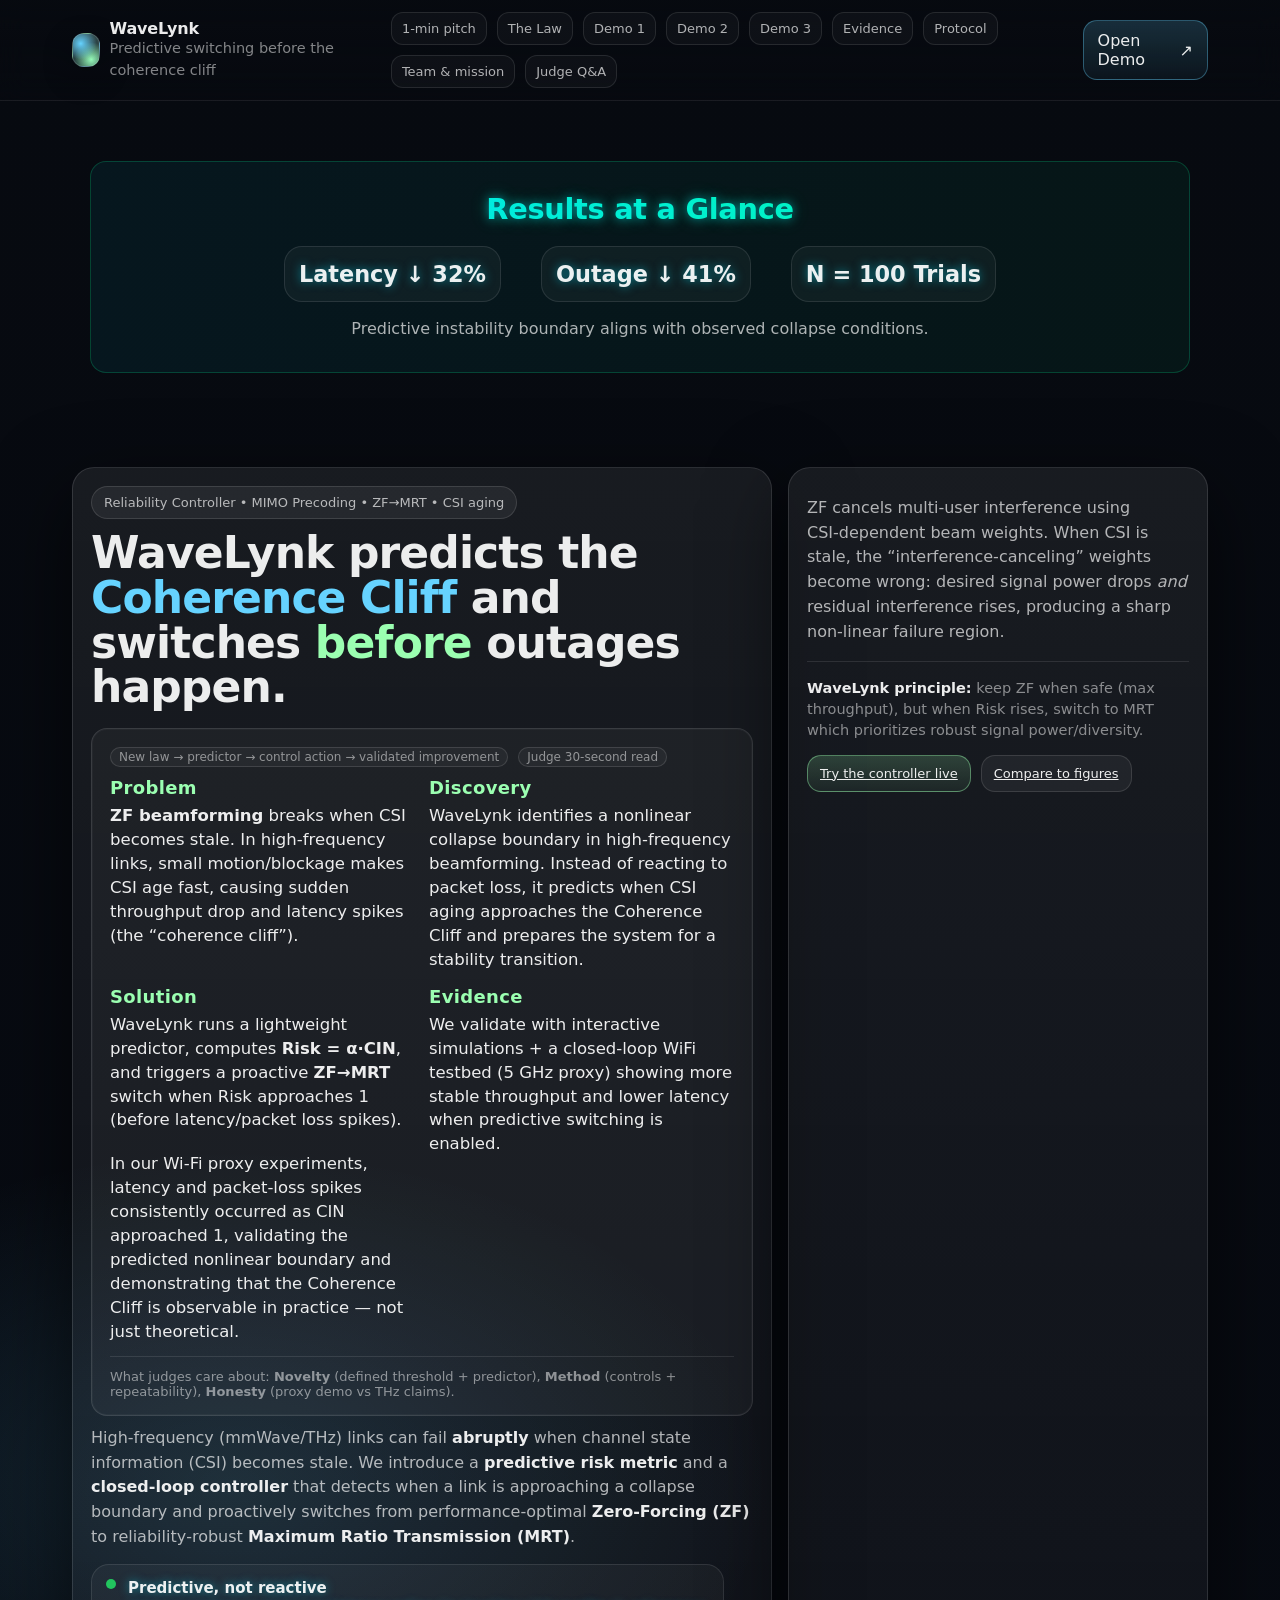
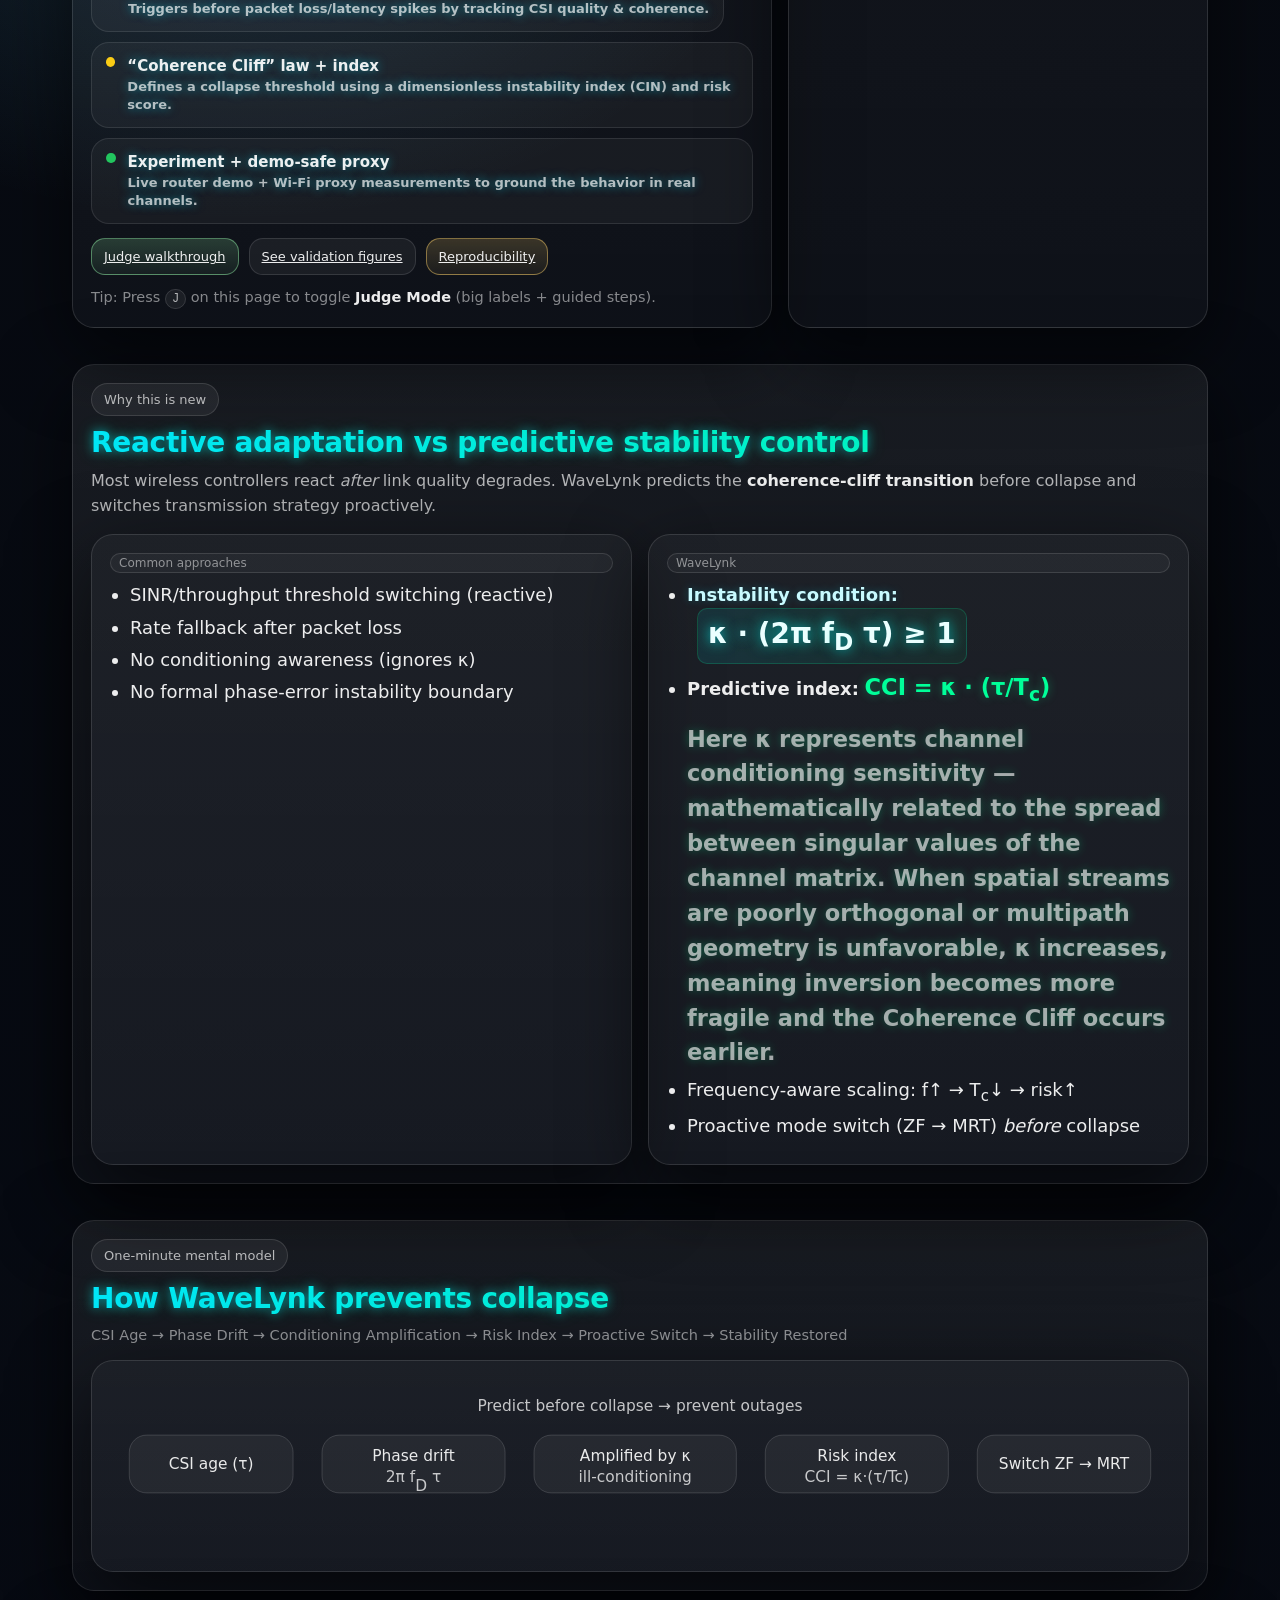
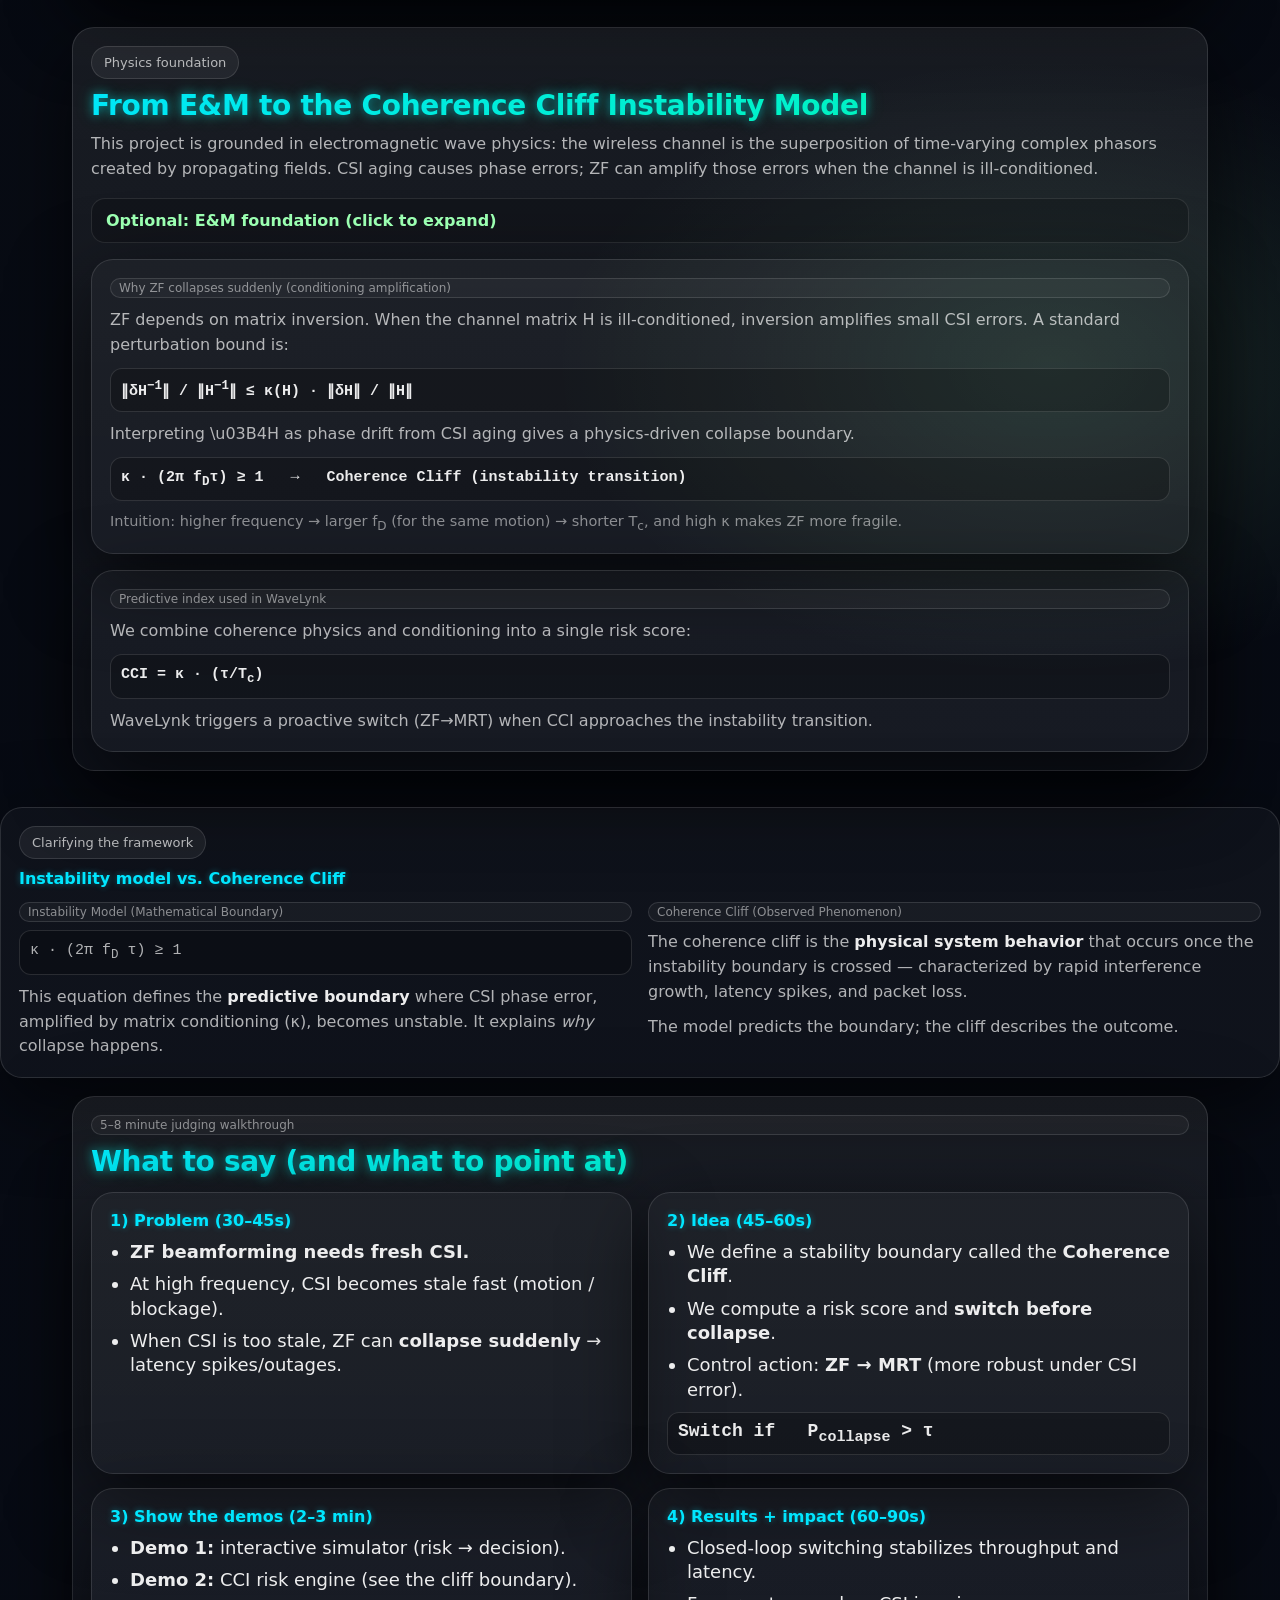
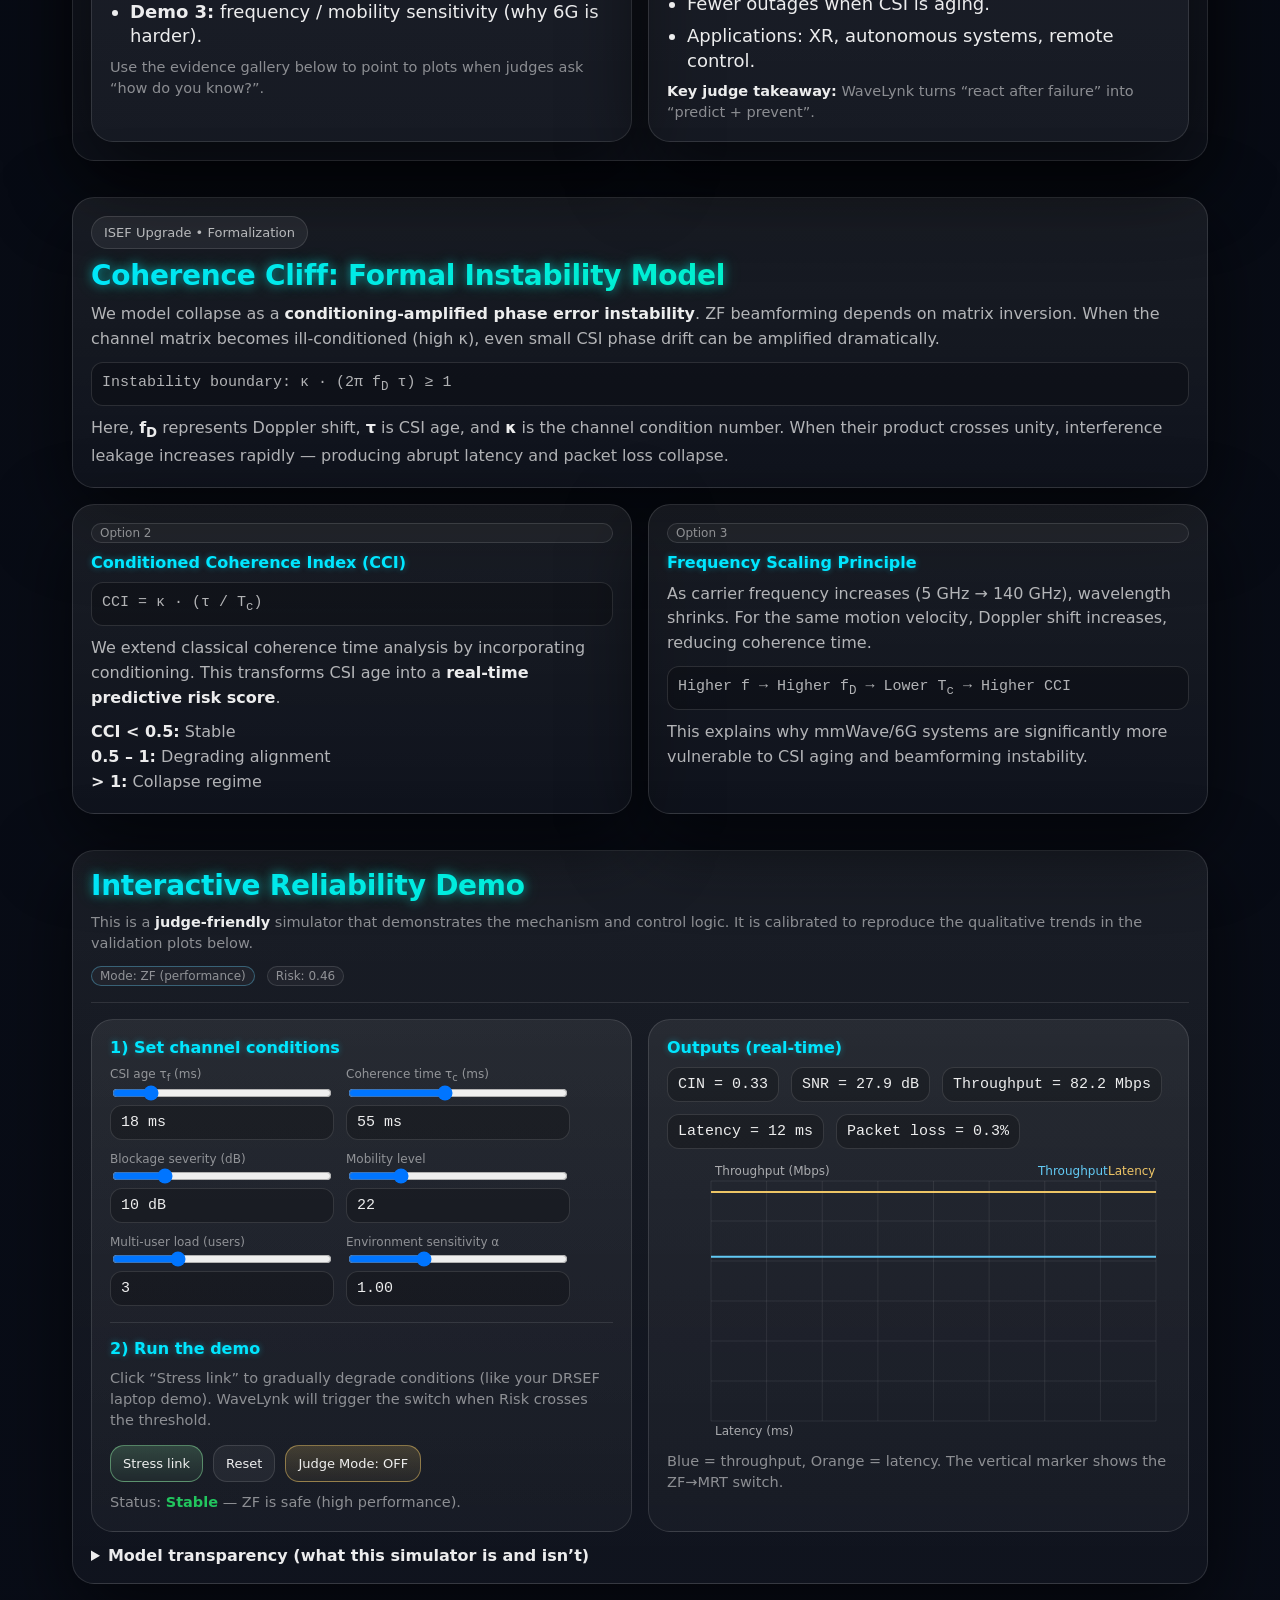
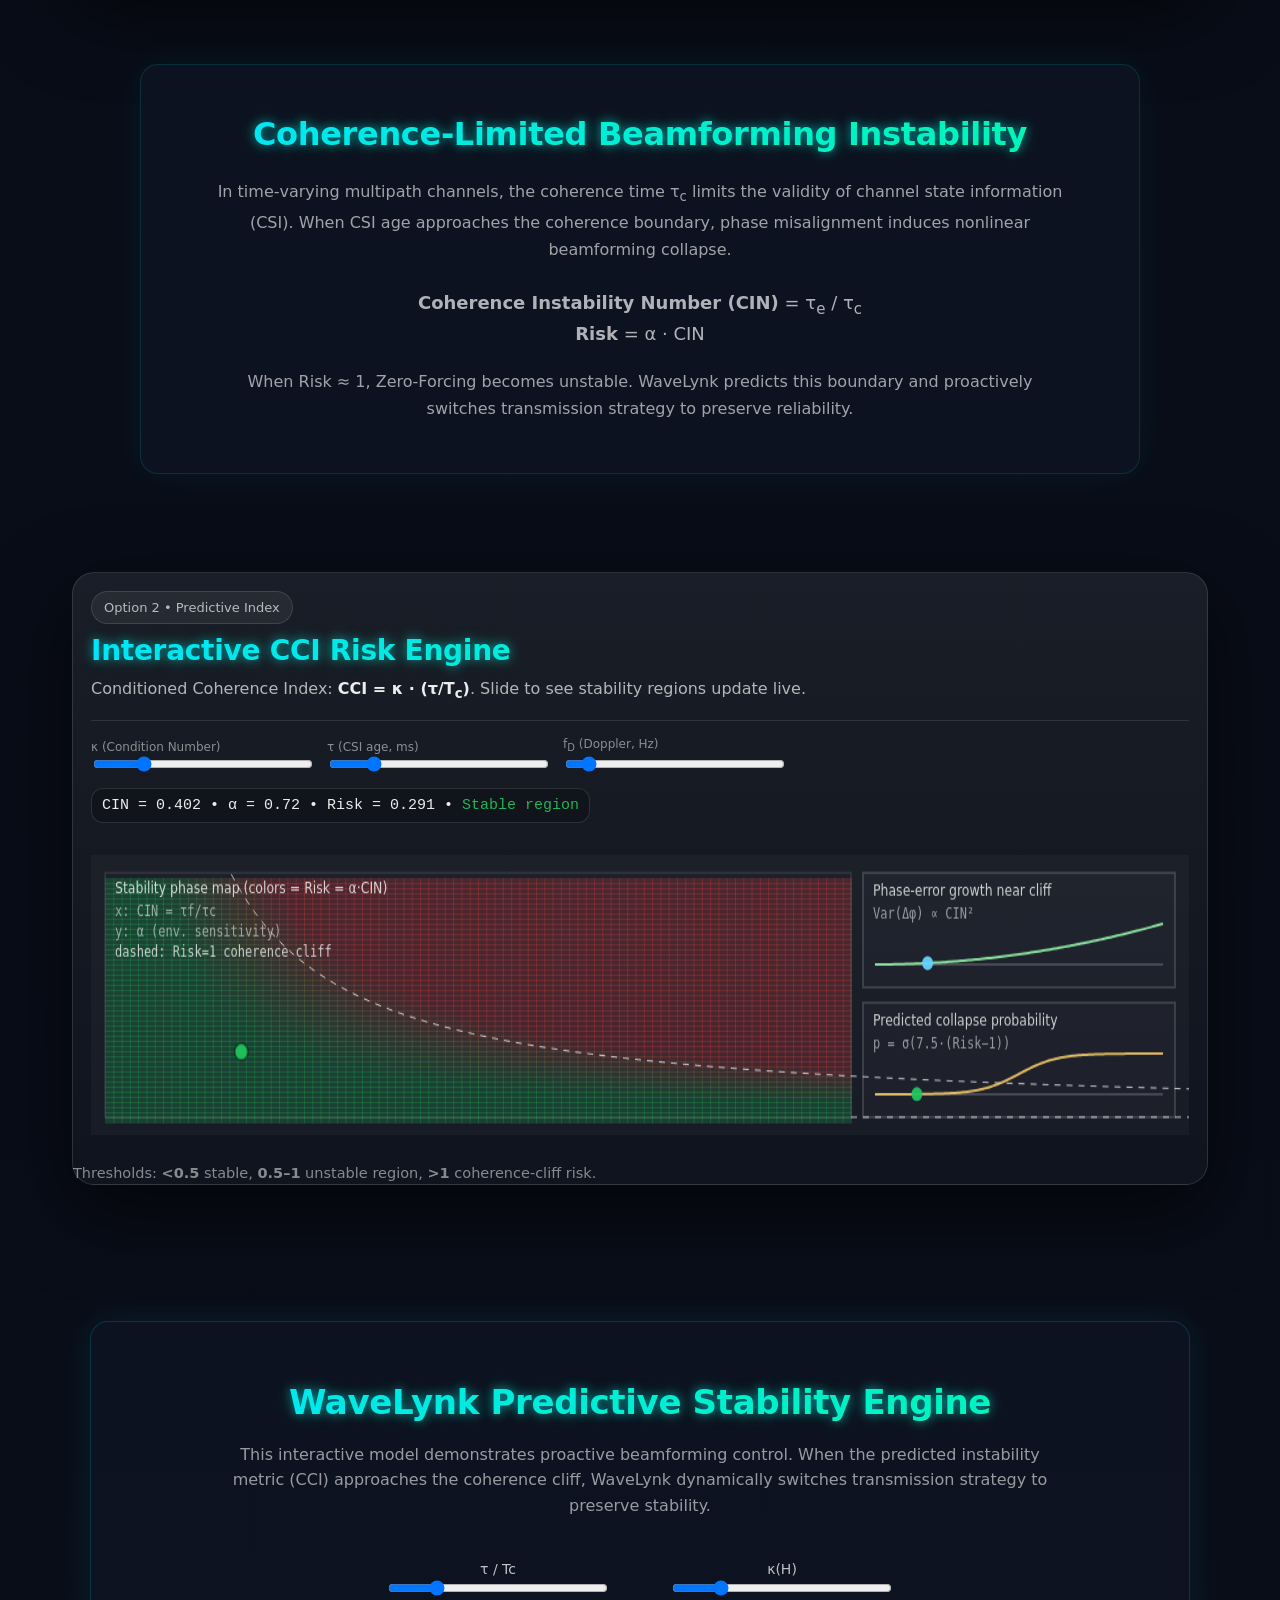
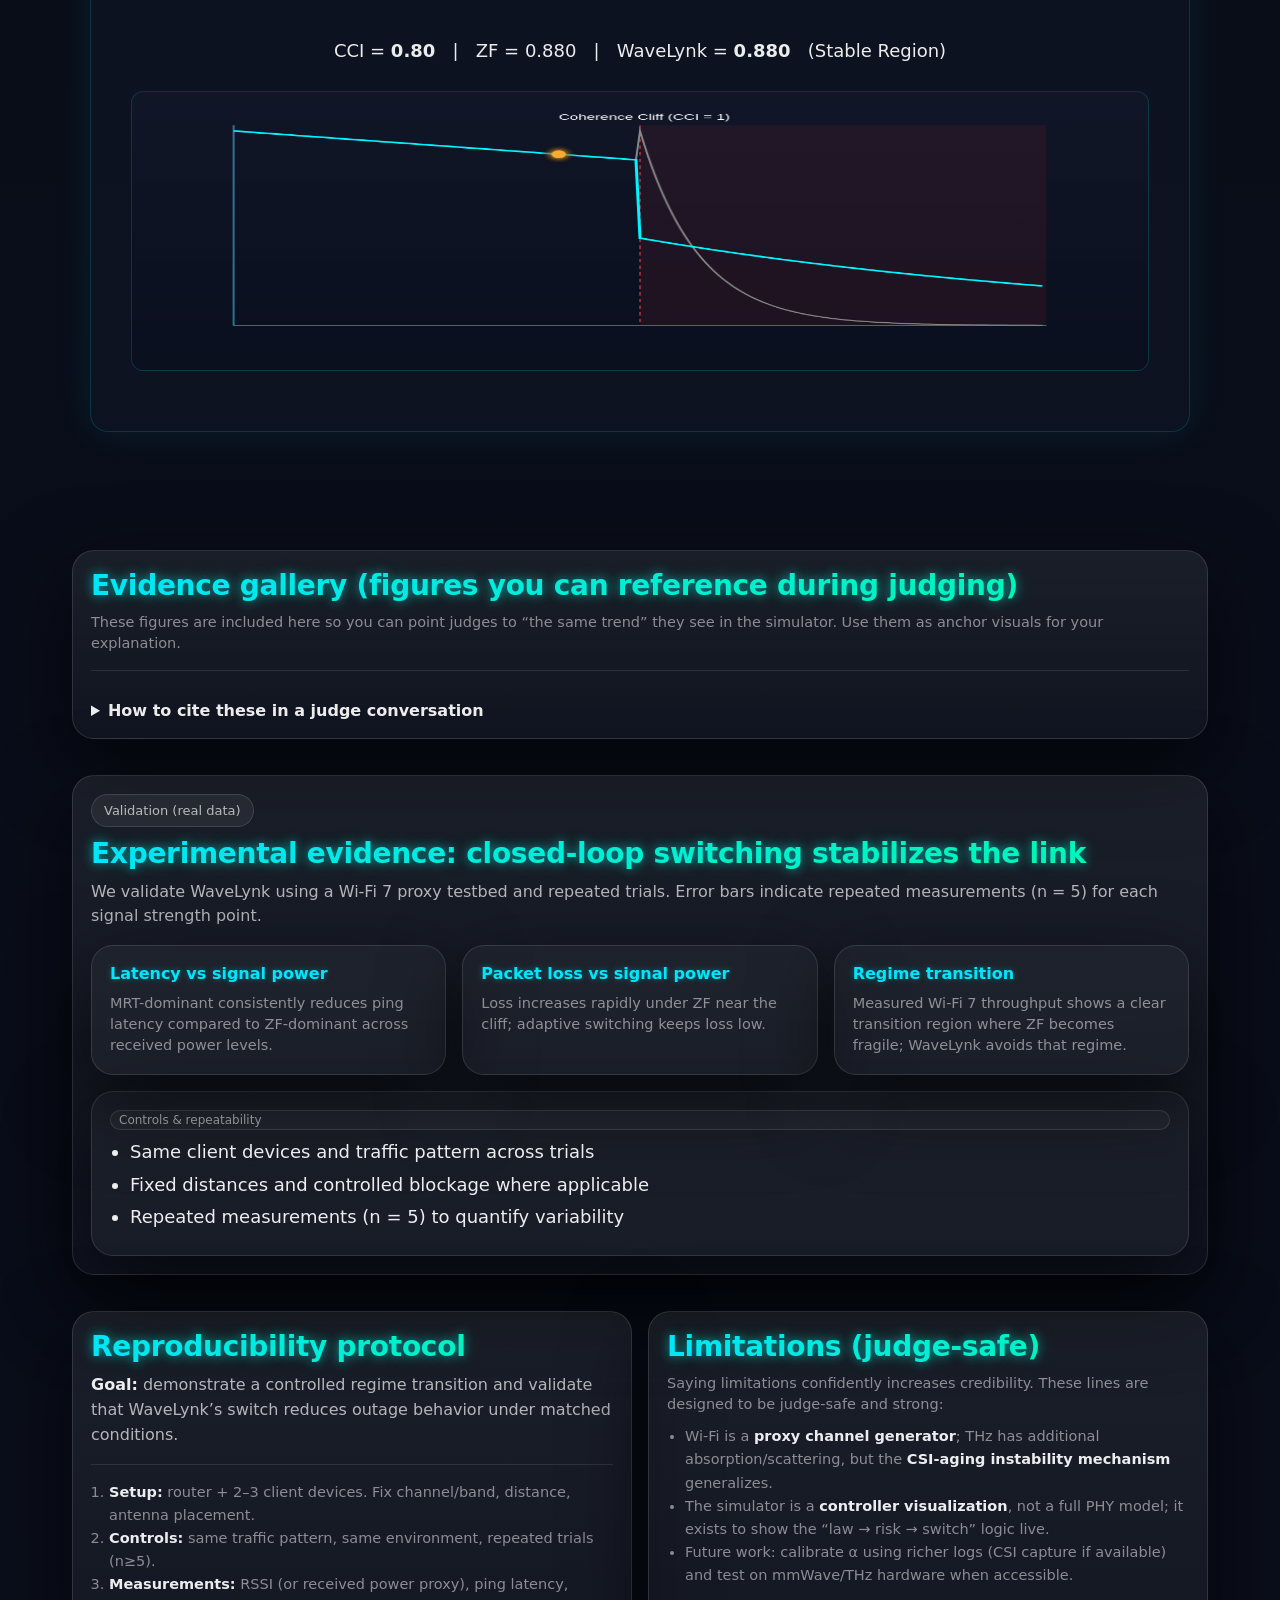
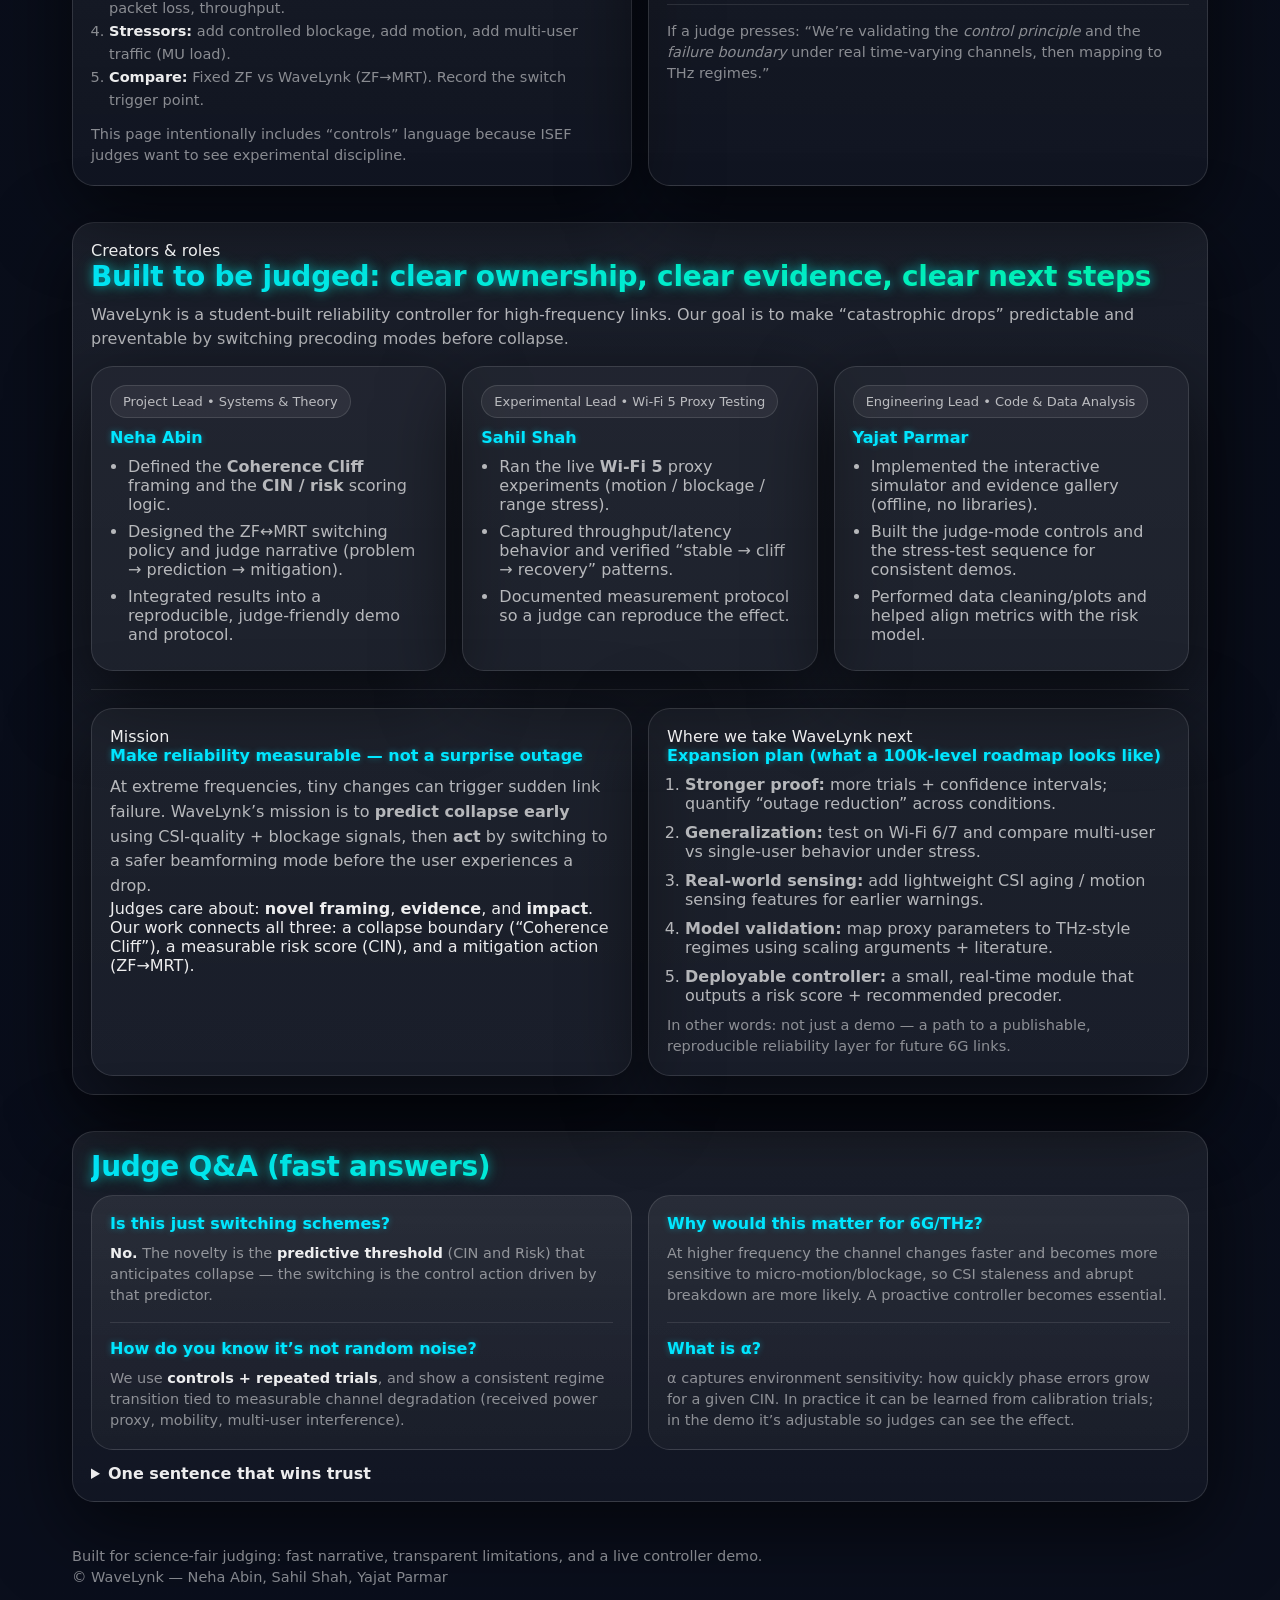
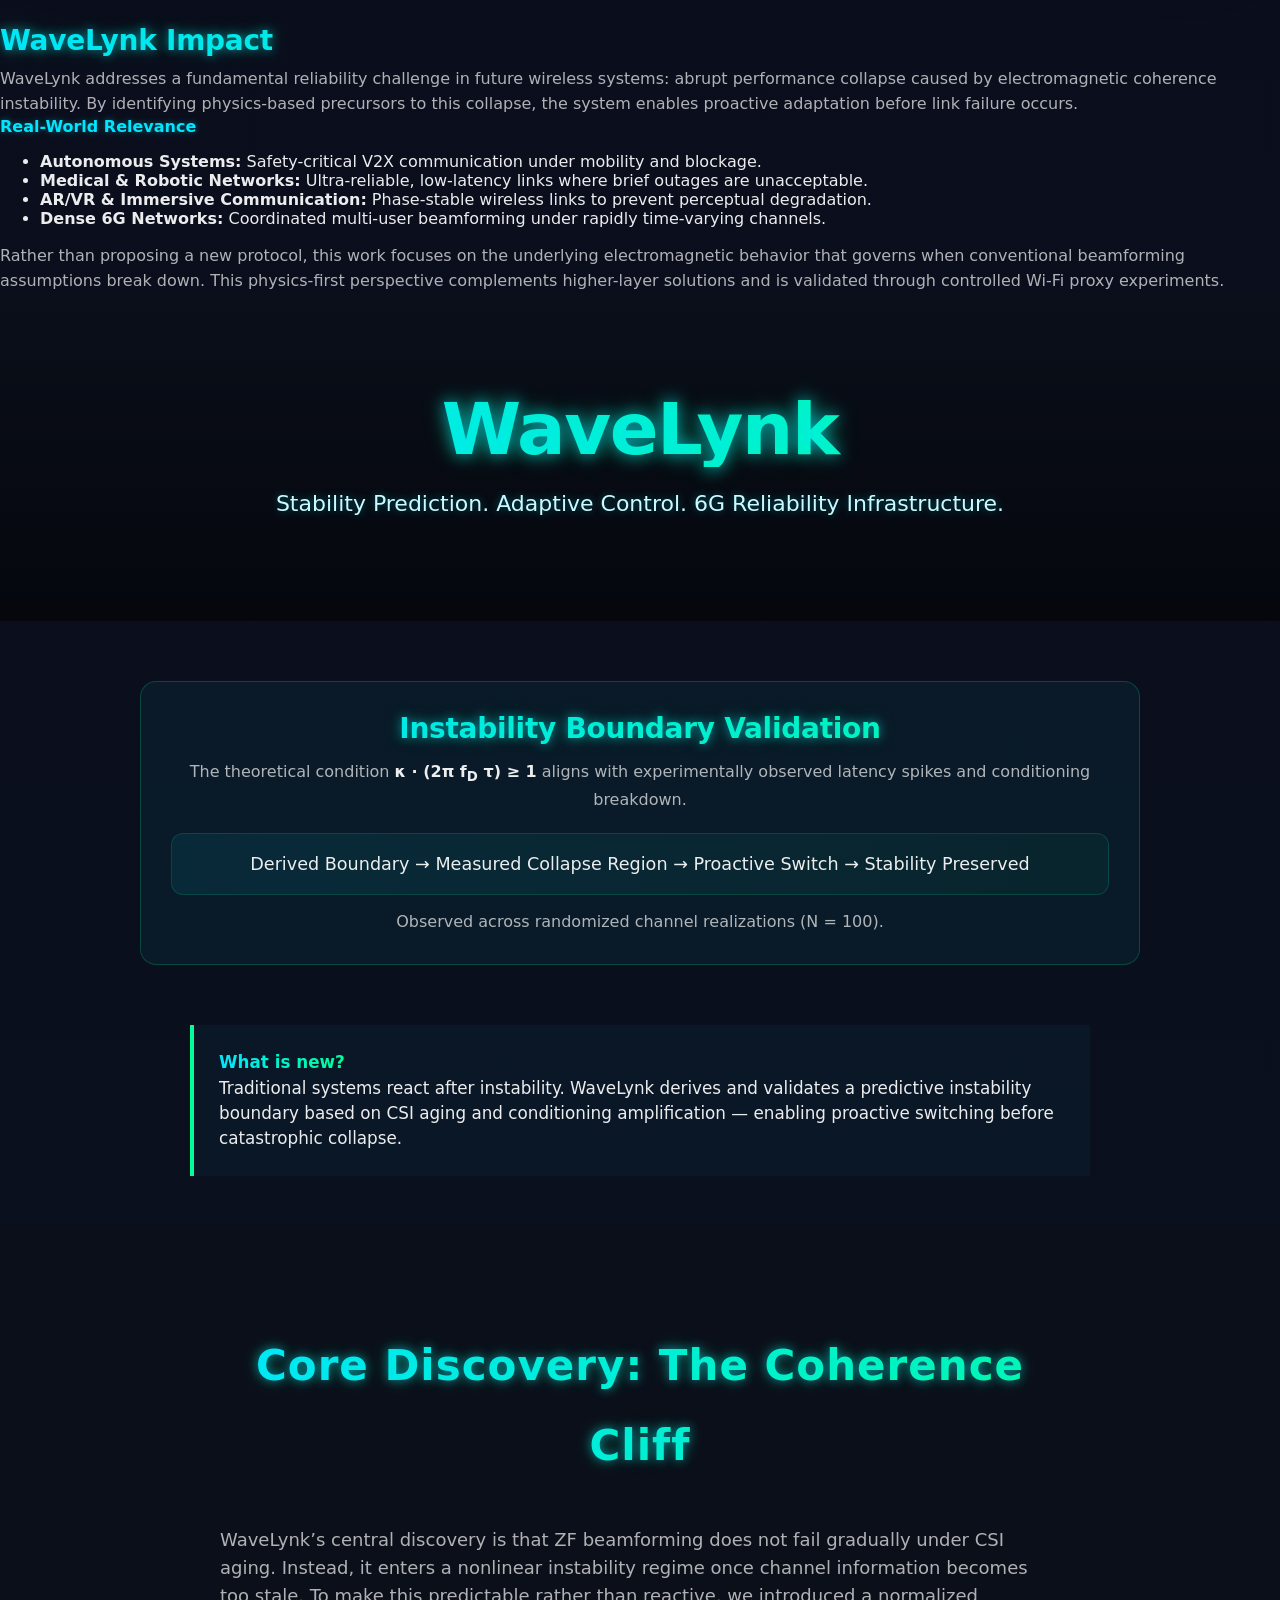
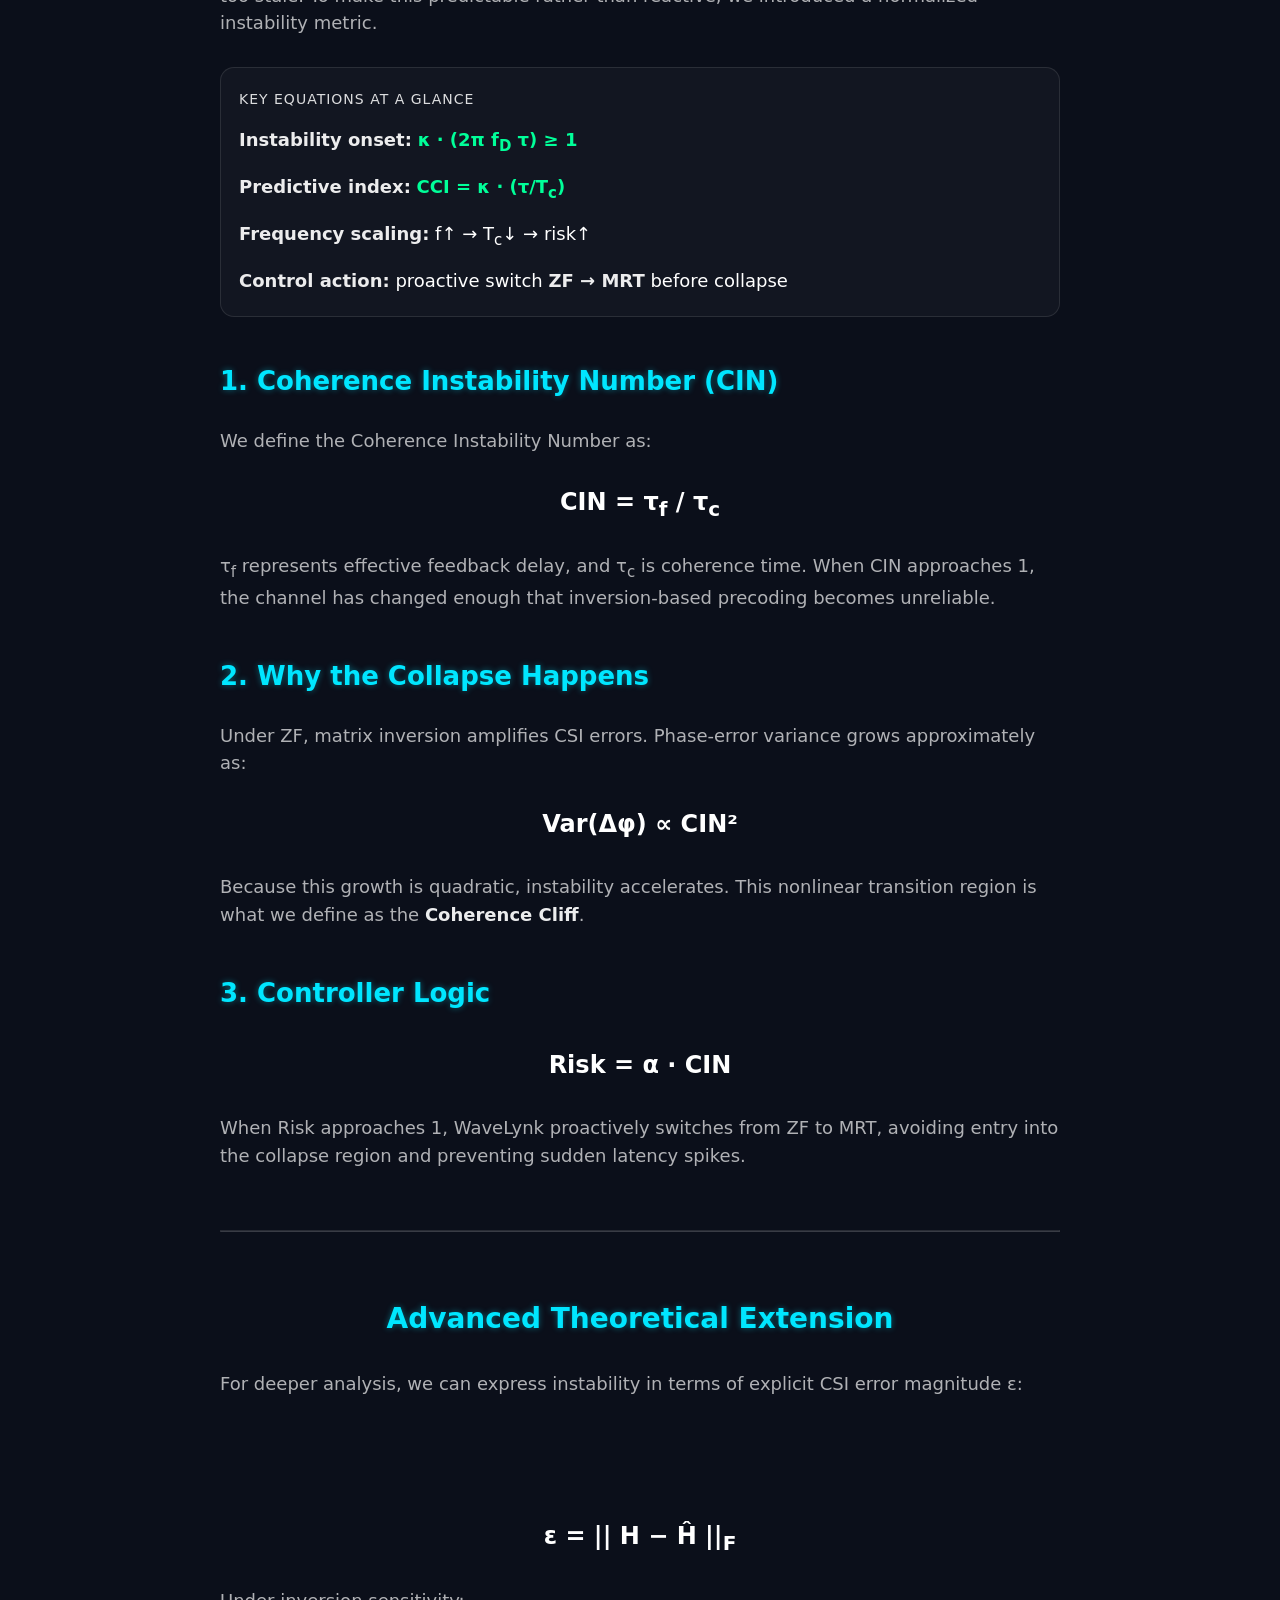
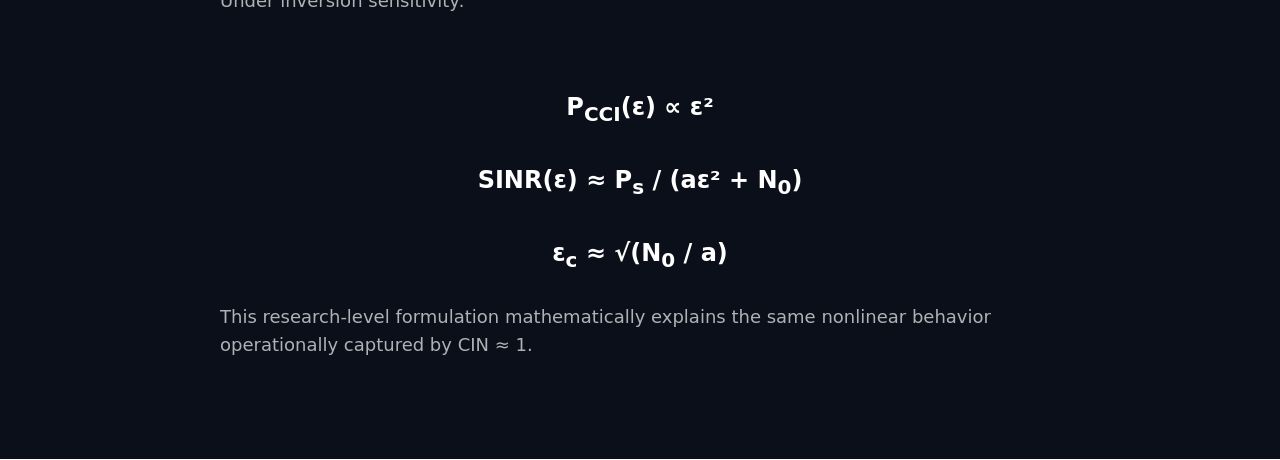
==== index.html @ e36a817c "Initial commit: WaveLynk product site" ====
<!doctype html>
<html lang="en">
<head>
<meta charset="utf-8"/>
<meta name="viewport" content="width=device-width,initial-scale=1"/>
<title>WaveLynk — Predictive Switching Before the Coherence Cliff</title>
<meta name="description" content="WaveLynk: a reliability controller that predicts CSI-collapse (the Coherence Cliff) and proactively switches ZF→MRT to avoid outages. Includes an interactive simulator + evidence gallery + judge-ready walkthrough."/>

<style>


/* --- Judge 30s Summary Box --- */
.summary-box{
  margin-top:18px;
  background: var(--panel2);
  border:1px solid var(--stroke);
  border-radius: 16px;
  box-shadow: inset 0 0 0 1px rgba(255,255,255,.03);
}
.summary-box .pad2{ padding:18px 18px 16px 18px; }
.summary-box .kicker{
  display:flex; gap:10px; flex-wrap:wrap; align-items:center;
  margin-bottom:10px;
}
.summary-box .kicker .tag{ margin:0; }
.summary-grid{
  display:grid; grid-template-columns: repeat(2, minmax(0,1fr));
  gap:14px;
}
@media (max-width: 820px){ .summary-grid{ grid-template-columns:1fr; } }
.summary-item h4{
  margin:0 0 6px 0; font-size: 18px; letter-spacing:.02em;
  color: var(--accent2);
}
.summary-item p{ margin:0; color: var(--muted); font-size: 14px; }
.summary-footer{
  margin-top:12px;
  padding-top:12px;
  border-top:1px solid rgba(255,255,255,.10);
  color: var(--muted2);
  font-size: 13px;
}

:root{
  --bg:#070A10; --bg2:#0B1020;
  --panel: rgba(255,255,255,.06);
  --panel2: rgba(255,255,255,.035);
  --stroke: rgba(255,255,255,.12);
  --text: rgba(255,255,255,.92);
  --muted: rgba(255,255,255,.68);
  --muted2: rgba(255,255,255,.50);
  --accent:#66D3FF; --accent2:#9BFFB1; --accent3:#FFD36B;
  --ok:#22c55e; --warn:#facc15; --bad:#ef4444;
  --shadow: 0 26px 80px rgba(0,0,0,.60);
  --r: 22px;
  --mono: ui-monospace, SFMono-Regular, Menlo, Consolas, monospace;
  --sans: ui-sans-serif, system-ui, -apple-system, Segoe UI, Roboto, Arial, sans-serif;
}
*{box-sizing:border-box}
html{scroll-behavior:smooth}
body{
  margin:0; color:var(--text); font-family: var(--sans);
  background:
    radial-gradient(900px 560px at 18% 10%, rgba(102,211,255,.14), transparent 60%),
    radial-gradient(900px 560px at 82% 24%, rgba(155,255,177,.12), transparent 55%),
    radial-gradient(760px 520px at 50% 110%, rgba(255,211,107,.10), transparent 60%),
    linear-gradient(180deg, var(--bg), var(--bg2));
  overflow-x:hidden;
}
a{color:inherit}
.wrap{max-width:1180px;margin:0 auto;padding:0 22px}
.grid{display:grid;gap:16px}
.card{
  background: linear-gradient(180deg, rgba(255,255,255,.07), rgba(255,255,255,.03));
  border:1px solid var(--stroke);
  border-radius: var(--r);
  box-shadow: var(--shadow);
}
.card .pad{padding:18px}
.pill{
  display:inline-flex; align-items:center; gap:8px;
  padding:8px 12px; border-radius:999px;
  background: rgba(255,255,255,.06); border:1px solid var(--stroke);
  color:var(--muted); font-size:13px;
}
kbd{
  font-family:var(--mono);
  font-size:12px; padding:2px 6px;
  border-radius:10px;
  background:rgba(255,255,255,.06);
  border:1px solid var(--stroke);
  color:var(--muted);
}
hr.sep{border:0;border-top:1px solid rgba(255,255,255,.10);margin:16px 0}
h1,h2,h3{margin:0}
h1{font-size:44px;letter-spacing:-.02em;line-height:1.02}
h2{font-size:28px;letter-spacing:-.01em}
h3{font-size:16px;color:var(--muted);font-weight:650}
p{margin:10px 0 0;color:var(--muted);line-height:1.55}
.small{font-size:14.5px;color:var(--muted2);line-height:1.45}
strong{color:var(--text)}
header{
  position:sticky; top:0; z-index:50;
  backdrop-filter: blur(14px);
  background: linear-gradient(180deg, rgba(7,10,16,.78), rgba(7,10,16,.40));
  border-bottom:1px solid rgba(255,255,255,.08);
}
nav{display:flex; align-items:center; justify-content:space-between; gap:14px; padding:12px 0}
.brand{display:flex; align-items:center; gap:10px; text-decoration:none}
.logo{
  width:34px;height:34px;border-radius:12px;
  background: radial-gradient(circle at 30% 30%, var(--accent), rgba(102,211,255,.10) 55%),
              radial-gradient(circle at 70% 80%, var(--accent2), rgba(155,255,177,.10) 55%),
              linear-gradient(180deg, rgba(255,255,255,.10), rgba(255,255,255,.02));
  border:1px solid rgba(255,255,255,.15);
  box-shadow: 0 10px 30px rgba(0,0,0,.30);
}
.brand b{letter-spacing:-.01em}
.links{display:flex; flex-wrap:wrap; gap:10px; align-items:center}
.links a{
  text-decoration:none;
  padding:8px 10px; border-radius:12px;
  border:1px solid rgba(255,255,255,.10);
  background: rgba(255,255,255,.03);
  color:var(--muted);
  font-size:13px;
}
.links a:hover{border-color:rgba(255,255,255,.20);color:var(--text)}
.cta{
  display:inline-flex; align-items:center; justify-content:center; gap:10px;
  padding:10px 14px; border-radius:14px;
  border:1px solid rgba(102,211,255,.35);
  background: linear-gradient(180deg, rgba(102,211,255,.18), rgba(102,211,255,.06));
  color:var(--text);
  text-decoration:none;
}
.cta:hover{border-color:rgba(155,255,177,.45)}
.hero{padding:34px 0 18px}
.hero-grid{grid-template-columns: 1.25fr .75fr; align-items:stretch}
@media (max-width: 980px){.hero-grid{grid-template-columns:1fr}}
.badges{display:flex;flex-wrap:wrap;gap:10px;margin-top:14px}
.metric{
  display:flex; align-items:flex-start; gap:12px;
  padding:14px; border-radius:18px;
  background: rgba(255,255,255,.04);
  border:1px solid rgba(255,255,255,.10);
}
.dot{width:10px;height:10px;border-radius:50%}
.dot.ok{background:var(--ok)} .dot.warn{background:var(--warn)} .dot.bad{background:var(--bad)}
.metric b{display:block;font-size:15px}
.metric span{display:block;margin-top:3px;color:var(--muted);font-size:13px;line-height:1.35}
.section{padding:18px 0}
.two{grid-template-columns: 1fr 1fr}
@media (max-width: 980px){.two{grid-template-columns:1fr}}
.three{grid-template-columns: 1fr 1fr 1fr}
@media (max-width: 980px){.three{grid-template-columns:1fr}}
figure{margin:0}
.gallery{grid-template-columns:repeat(2, 1fr)}
@media (max-width: 980px){.gallery{grid-template-columns:1fr}}
.img{
  width:100%; border-radius:18px; border:1px solid rgba(255,255,255,.10);
  background:#0a0f1d; overflow:hidden;
}
.img img{display:block;width:100%;height:auto}
.btnrow{display:flex;flex-wrap:wrap;gap:10px;margin-top:14px}
button,.btn{
  font-family:var(--sans);
  cursor:pointer;
  border-radius:14px;
  border:1px solid rgba(255,255,255,.12);
  background: rgba(255,255,255,.05);
  color:var(--text);
  padding:10px 12px;
  font-size:13px;
}
button:hover,.btn:hover{border-color:rgba(255,255,255,.22)}
.btn.primary{
  border-color: rgba(155,255,177,.42);
  background: linear-gradient(180deg, rgba(155,255,177,.18), rgba(155,255,177,.06));
}
.btn.warn{
  border-color: rgba(255,211,107,.45);
  background: linear-gradient(180deg, rgba(255,211,107,.18), rgba(255,211,107,.06));
}
.row{display:flex; gap:12px; flex-wrap:wrap; align-items:center}
.label{font-size:12px;color:var(--muted2)}
input[type="range"]{width: 220px}
.readout{
  font-family: var(--mono);
  font-size:15px;
  padding:8px 10px;
  border-radius:12px;
  border:1px solid rgba(255,255,255,.12);
  background: rgba(0,0,0,.22);
}
canvas{width:100%; height:280px; display:block}
.footer{padding:26px 0 36px;color:var(--muted2)}
.tag{font-size:12px;color:var(--muted2);padding:2px 8px;border:1px solid rgba(255,255,255,.12);border-radius:999px;background:rgba(255,255,255,.04)}
details summary{cursor:pointer; color:var(--text); font-weight:650}
details p{margin-top:8px}

.list{margin:10px 0 0 0; padding-left:18px}
.list li{margin:8px 0; color:var(--muted)}
.steps{margin:10px 0 0 0; padding-left:18px}
.steps li{margin:10px 0; color:var(--muted)}



.summary-item p{margin:0;font-size:16.5px;line-height:1.45;color:var(--text);}
.eqbig{font-size:18px;}
.eqline{font-size:16.5px;}
.bullets{margin:10px 0 0 0; padding-left:20px; font-size:18px; line-height:1.35;}
.bullets li{margin:8px 0;}
details.details{border:1px solid rgba(255,255,255,.10); border-radius:14px; background: rgba(0,0,0,.18);}
.details-summary{cursor:pointer; padding:12px 14px; list-style:none; font-weight:700; color:var(--accent2);}
details.details[open] .details-summary{border-bottom:1px solid rgba(255,255,255,.10);}

</style>

<style>


/* --- Judge 30s Summary Box --- */
.summary-box{
  margin-top:18px;
  background: var(--panel2);
  border:1px solid var(--stroke);
  border-radius: 16px;
  box-shadow: inset 0 0 0 1px rgba(255,255,255,.03);
}
.summary-box .pad2{ padding:18px 18px 16px 18px; }
.summary-box .kicker{
  display:flex; gap:10px; flex-wrap:wrap; align-items:center;
  margin-bottom:10px;
}
.summary-box .kicker .tag{ margin:0; }
.summary-grid{
  display:grid; grid-template-columns: repeat(2, minmax(0,1fr));
  gap:14px;
}
@media (max-width: 820px){ .summary-grid{ grid-template-columns:1fr; } }
.summary-item h4{
  margin:0 0 6px 0; font-size: 18px; letter-spacing:.02em;
  color: var(--accent2);
}
.summary-item p{ margin:0; color: var(--muted); font-size: 14px; }
.summary-footer{
  margin-top:12px;
  padding-top:12px;
  border-top:1px solid rgba(255,255,255,.10);
  color: var(--muted2);
  font-size: 13px;
}

:root{
  --bg:#070A10; --bg2:#0B1020;
  --panel: rgba(255,255,255,.06);
  --panel2: rgba(255,255,255,.035);
  --stroke: rgba(255,255,255,.12);
  --text: rgba(255,255,255,.92);
  --muted: rgba(255,255,255,.68);
  --muted2: rgba(255,255,255,.50);
  --accent:#66D3FF; --accent2:#9BFFB1; --accent3:#FFD36B;
  --ok:#22c55e; --warn:#facc15; --bad:#ef4444;
  --shadow: 0 26px 80px rgba(0,0,0,.60);
  --r: 22px;
  --mono: ui-monospace, SFMono-Regular, Menlo, Consolas, monospace;
  --sans: ui-sans-serif, system-ui, -apple-system, Segoe UI, Roboto, Arial, sans-serif;
}
*{box-sizing:border-box}
html{scroll-behavior:smooth}
body{
  margin:0; color:var(--text); font-family: var(--sans);
  background:
    radial-gradient(900px 560px at 18% 10%, rgba(102,211,255,.14), transparent 60%),
    radial-gradient(900px 560px at 82% 24%, rgba(155,255,177,.12), transparent 55%),
    radial-gradient(760px 520px at 50% 110%, rgba(255,211,107,.10), transparent 60%),
    linear-gradient(180deg, var(--bg), var(--bg2));
  overflow-x:hidden;
}
a{color:inherit}
.wrap{max-width:1180px;margin:0 auto;padding:0 22px}
.grid{display:grid;gap:16px}
.card{
  background: linear-gradient(180deg, rgba(255,255,255,.07), rgba(255,255,255,.03));
  border:1px solid var(--stroke);
  border-radius: var(--r);
  box-shadow: var(--shadow);
}
.card .pad{padding:18px}
.pill{
  display:inline-flex; align-items:center; gap:8px;
  padding:8px 12px; border-radius:999px;
  background: rgba(255,255,255,.06); border:1px solid var(--stroke);
  color:var(--muted); font-size:13px;
}
kbd{
  font-family:var(--mono);
  font-size:12px; padding:2px 6px;
  border-radius:10px;
  background:rgba(255,255,255,.06);
  border:1px solid var(--stroke);
  color:var(--muted);
}
hr.sep{border:0;border-top:1px solid rgba(255,255,255,.10);margin:16px 0}
h1,h2,h3{margin:0}
h1{font-size:44px;letter-spacing:-.02em;line-height:1.02}
h2{font-size:28px;letter-spacing:-.01em}
h3{font-size:16px;color:var(--muted);font-weight:650}
p{margin:10px 0 0;color:var(--muted);line-height:1.55}
.small{font-size:14.5px;color:var(--muted2);line-height:1.45}
strong{color:var(--text)}
header{
  position:sticky; top:0; z-index:50;
  backdrop-filter: blur(14px);
  background: linear-gradient(180deg, rgba(7,10,16,.78), rgba(7,10,16,.40));
  border-bottom:1px solid rgba(255,255,255,.08);
}
nav{display:flex; align-items:center; justify-content:space-between; gap:14px; padding:12px 0}
.brand{display:flex; align-items:center; gap:10px; text-decoration:none}
.logo{
  width:34px;height:34px;border-radius:12px;
  background: radial-gradient(circle at 30% 30%, var(--accent), rgba(102,211,255,.10) 55%),
              radial-gradient(circle at 70% 80%, var(--accent2), rgba(155,255,177,.10) 55%),
              linear-gradient(180deg, rgba(255,255,255,.10), rgba(255,255,255,.02));
  border:1px solid rgba(255,255,255,.15);
  box-shadow: 0 10px 30px rgba(0,0,0,.30);
}
.brand b{letter-spacing:-.01em}
.links{display:flex; flex-wrap:wrap; gap:10px; align-items:center}
.links a{
  text-decoration:none;
  padding:8px 10px; border-radius:12px;
  border:1px solid rgba(255,255,255,.10);
  background: rgba(255,255,255,.03);
  color:var(--muted);
  font-size:13px;
}
.links a:hover{border-color:rgba(255,255,255,.20);color:var(--text)}
.cta{
  display:inline-flex; align-items:center; justify-content:center; gap:10px;
  padding:10px 14px; border-radius:14px;
  border:1px solid rgba(102,211,255,.35);
  background: linear-gradient(180deg, rgba(102,211,255,.18), rgba(102,211,255,.06));
  color:var(--text);
  text-decoration:none;
}
.cta:hover{border-color:rgba(155,255,177,.45)}
.hero{padding:34px 0 18px}
.hero-grid{grid-template-columns: 1.25fr .75fr; align-items:stretch}
@media (max-width: 980px){.hero-grid{grid-template-columns:1fr}}
.badges{display:flex;flex-wrap:wrap;gap:10px;margin-top:14px}
.metric{
  display:flex; align-items:flex-start; gap:12px;
  padding:14px; border-radius:18px;
  background: rgba(255,255,255,.04);
  border:1px solid rgba(255,255,255,.10);
}
.dot{width:10px;height:10px;border-radius:50%}
.dot.ok{background:var(--ok)} .dot.warn{background:var(--warn)} .dot.bad{background:var(--bad)}
.metric b{display:block;font-size:15px}
.metric span{display:block;margin-top:3px;color:var(--muted);font-size:13px;line-height:1.35}
.section{padding:18px 0}
.two{grid-template-columns: 1fr 1fr}
@media (max-width: 980px){.two{grid-template-columns:1fr}}
.three{grid-template-columns: 1fr 1fr 1fr}
@media (max-width: 980px){.three{grid-template-columns:1fr}}
figure{margin:0}
.gallery{grid-template-columns:repeat(2, 1fr)}
@media (max-width: 980px){.gallery{grid-template-columns:1fr}}
.img{
  width:100%; border-radius:18px; border:1px solid rgba(255,255,255,.10);
  background:#0a0f1d; overflow:hidden;
}
.img img{display:block;width:100%;height:auto}
.btnrow{display:flex;flex-wrap:wrap;gap:10px;margin-top:14px}
button,.btn{
  font-family:var(--sans);
  cursor:pointer;
  border-radius:14px;
  border:1px solid rgba(255,255,255,.12);
  background: rgba(255,255,255,.05);
  color:var(--text);
  padding:10px 12px;
  font-size:13px;
}
button:hover,.btn:hover{border-color:rgba(255,255,255,.22)}
.btn.primary{
  border-color: rgba(155,255,177,.42);
  background: linear-gradient(180deg, rgba(155,255,177,.18), rgba(155,255,177,.06));
}
.btn.warn{
  border-color: rgba(255,211,107,.45);
  background: linear-gradient(180deg, rgba(255,211,107,.18), rgba(255,211,107,.06));
}
.row{display:flex; gap:12px; flex-wrap:wrap; align-items:center}
.label{font-size:12px;color:var(--muted2)}
input[type="range"]{width: 220px}
.readout{
  font-family: var(--mono);
  font-size:15px;
  padding:8px 10px;
  border-radius:12px;
  border:1px solid rgba(255,255,255,.12);
  background: rgba(0,0,0,.22);
}
canvas{width:100%; height:280px; display:block}
.footer{padding:26px 0 36px;color:var(--muted2)}
.tag{font-size:12px;color:var(--muted2);padding:2px 8px;border:1px solid rgba(255,255,255,.12);border-radius:999px;background:rgba(255,255,255,.04)}
details summary{cursor:pointer; color:var(--text); font-weight:650}
details p{margin-top:8px}

.list{margin:10px 0 0 0; padding-left:18px}
.list li{margin:8px 0; color:var(--muted)}
.steps{margin:10px 0 0 0; padding-left:18px}
.steps li{margin:10px 0; color:var(--muted)}



.summary-item p{margin:0;font-size:16.5px;line-height:1.45;color:var(--text);}
.eqbig{font-size:18px;}
.eqline{font-size:16.5px;}
.bullets{margin:10px 0 0 0; padding-left:20px; font-size:18px; line-height:1.35;}
.bullets li{margin:8px 0;}
details.details{border:1px solid rgba(255,255,255,.10); border-radius:14px; background: rgba(0,0,0,.18);}
.details-summary{cursor:pointer; padding:12px 14px; list-style:none; font-weight:700; color:var(--accent2);}
details.details[open] .details-summary{border-bottom:1px solid rgba(255,255,255,.10);}

</style>


<style>


/* --- Judge 30s Summary Box --- */
.summary-box{
  margin-top:18px;
  background: var(--panel2);
  border:1px solid var(--stroke);
  border-radius: 16px;
  box-shadow: inset 0 0 0 1px rgba(255,255,255,.03);
}
.summary-box .pad2{ padding:18px 18px 16px 18px; }
.summary-box .kicker{
  display:flex; gap:10px; flex-wrap:wrap; align-items:center;
  margin-bottom:10px;
}
.summary-box .kicker .tag{ margin:0; }
.summary-grid{
  display:grid; grid-template-columns: repeat(2, minmax(0,1fr));
  gap:14px;
}
@media (max-width: 820px){ .summary-grid{ grid-template-columns:1fr; } }
.summary-item h4{
  margin:0 0 6px 0; font-size: 18px; letter-spacing:.02em;
  color: var(--accent2);
}
.summary-item p{ margin:0; color: var(--muted); font-size: 14px; }
.summary-footer{
  margin-top:12px;
  padding-top:12px;
  border-top:1px solid rgba(255,255,255,.10);
  color: var(--muted2);
  font-size: 13px;
}

:root{
  --bg:#070A10; --bg2:#0B1020;
  --panel: rgba(255,255,255,.06);
  --panel2: rgba(255,255,255,.035);
  --stroke: rgba(255,255,255,.12);
  --text: rgba(255,255,255,.92);
  --muted: rgba(255,255,255,.68);
  --muted2: rgba(255,255,255,.50);
  --accent:#66D3FF; --accent2:#9BFFB1; --accent3:#FFD36B;
  --ok:#22c55e; --warn:#facc15; --bad:#ef4444;
  --shadow: 0 26px 80px rgba(0,0,0,.60);
  --r: 22px;
  --mono: ui-monospace, SFMono-Regular, Menlo, Consolas, monospace;
  --sans: ui-sans-serif, system-ui, -apple-system, Segoe UI, Roboto, Arial, sans-serif;
}
*{box-sizing:border-box}
html{scroll-behavior:smooth}
body{
  margin:0; color:var(--text); font-family: var(--sans);
  background:
    radial-gradient(900px 560px at 18% 10%, rgba(102,211,255,.14), transparent 60%),
    radial-gradient(900px 560px at 82% 24%, rgba(155,255,177,.12), transparent 55%),
    radial-gradient(760px 520px at 50% 110%, rgba(255,211,107,.10), transparent 60%),
    linear-gradient(180deg, var(--bg), var(--bg2));
  overflow-x:hidden;
}
a{color:inherit}
.wrap{max-width:1180px;margin:0 auto;padding:0 22px}
.grid{display:grid;gap:16px}
.card{
  background: linear-gradient(180deg, rgba(255,255,255,.07), rgba(255,255,255,.03));
  border:1px solid var(--stroke);
  border-radius: var(--r);
  box-shadow: var(--shadow);
}
.card .pad{padding:18px}
.pill{
  display:inline-flex; align-items:center; gap:8px;
  padding:8px 12px; border-radius:999px;
  background: rgba(255,255,255,.06); border:1px solid var(--stroke);
  color:var(--muted); font-size:13px;
}
kbd{
  font-family:var(--mono);
  font-size:12px; padding:2px 6px;
  border-radius:10px;
  background:rgba(255,255,255,.06);
  border:1px solid var(--stroke);
  color:var(--muted);
}
hr.sep{border:0;border-top:1px solid rgba(255,255,255,.10);margin:16px 0}
h1,h2,h3{margin:0}
h1{font-size:44px;letter-spacing:-.02em;line-height:1.02}
h2{font-size:28px;letter-spacing:-.01em}
h3{font-size:16px;color:var(--muted);font-weight:650}
p{margin:10px 0 0;color:var(--muted);line-height:1.55}
.small{font-size:14.5px;color:var(--muted2);line-height:1.45}
strong{color:var(--text)}
header{
  position:sticky; top:0; z-index:50;
  backdrop-filter: blur(14px);
  background: linear-gradient(180deg, rgba(7,10,16,.78), rgba(7,10,16,.40));
  border-bottom:1px solid rgba(255,255,255,.08);
}
nav{display:flex; align-items:center; justify-content:space-between; gap:14px; padding:12px 0}
.brand{display:flex; align-items:center; gap:10px; text-decoration:none}
.logo{
  width:34px;height:34px;border-radius:12px;
  background: radial-gradient(circle at 30% 30%, var(--accent), rgba(102,211,255,.10) 55%),
              radial-gradient(circle at 70% 80%, var(--accent2), rgba(155,255,177,.10) 55%),
              linear-gradient(180deg, rgba(255,255,255,.10), rgba(255,255,255,.02));
  border:1px solid rgba(255,255,255,.15);
  box-shadow: 0 10px 30px rgba(0,0,0,.30);
}
.brand b{letter-spacing:-.01em}
.links{display:flex; flex-wrap:wrap; gap:10px; align-items:center}
.links a{
  text-decoration:none;
  padding:8px 10px; border-radius:12px;
  border:1px solid rgba(255,255,255,.10);
  background: rgba(255,255,255,.03);
  color:var(--muted);
  font-size:13px;
}
.links a:hover{border-color:rgba(255,255,255,.20);color:var(--text)}
.cta{
  display:inline-flex; align-items:center; justify-content:center; gap:10px;
  padding:10px 14px; border-radius:14px;
  border:1px solid rgba(102,211,255,.35);
  background: linear-gradient(180deg, rgba(102,211,255,.18), rgba(102,211,255,.06));
  color:var(--text);
  text-decoration:none;
}
.cta:hover{border-color:rgba(155,255,177,.45)}
.hero{padding:34px 0 18px}
.hero-grid{grid-template-columns: 1.25fr .75fr; align-items:stretch}
@media (max-width: 980px){.hero-grid{grid-template-columns:1fr}}
.badges{display:flex;flex-wrap:wrap;gap:10px;margin-top:14px}
.metric{
  display:flex; align-items:flex-start; gap:12px;
  padding:14px; border-radius:18px;
  background: rgba(255,255,255,.04);
  border:1px solid rgba(255,255,255,.10);
}
.dot{width:10px;height:10px;border-radius:50%}
.dot.ok{background:var(--ok)} .dot.warn{background:var(--warn)} .dot.bad{background:var(--bad)}
.metric b{display:block;font-size:15px}
.metric span{display:block;margin-top:3px;color:var(--muted);font-size:13px;line-height:1.35}
.section{padding:18px 0}
.two{grid-template-columns: 1fr 1fr}
@media (max-width: 980px){.two{grid-template-columns:1fr}}
.three{grid-template-columns: 1fr 1fr 1fr}
@media (max-width: 980px){.three{grid-template-columns:1fr}}
figure{margin:0}
.gallery{grid-template-columns:repeat(2, 1fr)}
@media (max-width: 980px){.gallery{grid-template-columns:1fr}}
.img{
  width:100%; border-radius:18px; border:1px solid rgba(255,255,255,.10);
  background:#0a0f1d; overflow:hidden;
}
.img img{display:block;width:100%;height:auto}
.btnrow{display:flex;flex-wrap:wrap;gap:10px;margin-top:14px}
button,.btn{
  font-family:var(--sans);
  cursor:pointer;
  border-radius:14px;
  border:1px solid rgba(255,255,255,.12);
  background: rgba(255,255,255,.05);
  color:var(--text);
  padding:10px 12px;
  font-size:13px;
}
button:hover,.btn:hover{border-color:rgba(255,255,255,.22)}
.btn.primary{
  border-color: rgba(155,255,177,.42);
  background: linear-gradient(180deg, rgba(155,255,177,.18), rgba(155,255,177,.06));
}
.btn.warn{
  border-color: rgba(255,211,107,.45);
  background: linear-gradient(180deg, rgba(255,211,107,.18), rgba(255,211,107,.06));
}
.row{display:flex; gap:12px; flex-wrap:wrap; align-items:center}
.label{font-size:12px;color:var(--muted2)}
input[type="range"]{width: 220px}
.readout{
  font-family: var(--mono);
  font-size:15px;
  padding:8px 10px;
  border-radius:12px;
  border:1px solid rgba(255,255,255,.12);
  background: rgba(0,0,0,.22);
}
canvas{width:100%; height:280px; display:block}
.footer{padding:26px 0 36px;color:var(--muted2)}
.tag{font-size:12px;color:var(--muted2);padding:2px 8px;border:1px solid rgba(255,255,255,.12);border-radius:999px;background:rgba(255,255,255,.04)}
details summary{cursor:pointer; color:var(--text); font-weight:650}
details p{margin-top:8px}

.list{margin:10px 0 0 0; padding-left:18px}
.list li{margin:8px 0; color:var(--muted)}
.steps{margin:10px 0 0 0; padding-left:18px}
.steps li{margin:10px 0; color:var(--muted)}



.summary-item p{margin:0;font-size:16.5px;line-height:1.45;color:var(--text);}
.eqbig{font-size:18px;}
.eqline{font-size:16.5px;}
.bullets{margin:10px 0 0 0; padding-left:20px; font-size:18px; line-height:1.35;}
.bullets li{margin:8px 0;}
details.details{border:1px solid rgba(255,255,255,.10); border-radius:14px; background: rgba(0,0,0,.18);}
.details-summary{cursor:pointer; padding:12px 14px; list-style:none; font-weight:700; color:var(--accent2);}
details.details[open] .details-summary{border-bottom:1px solid rgba(255,255,255,.10);}

</style>


<style>


/* --- Judge 30s Summary Box --- */
.summary-box{
  margin-top:18px;
  background: var(--panel2);
  border:1px solid var(--stroke);
  border-radius: 16px;
  box-shadow: inset 0 0 0 1px rgba(255,255,255,.03);
}
.summary-box .pad2{ padding:18px 18px 16px 18px; }
.summary-box .kicker{
  display:flex; gap:10px; flex-wrap:wrap; align-items:center;
  margin-bottom:10px;
}
.summary-box .kicker .tag{ margin:0; }
.summary-grid{
  display:grid; grid-template-columns: repeat(2, minmax(0,1fr));
  gap:14px;
}
@media (max-width: 820px){ .summary-grid{ grid-template-columns:1fr; } }
.summary-item h4{
  margin:0 0 6px 0; font-size: 18px; letter-spacing:.02em;
  color: var(--accent2);
}
.summary-item p{ margin:0; color: var(--muted); font-size: 14px; }
.summary-footer{
  margin-top:12px;
  padding-top:12px;
  border-top:1px solid rgba(255,255,255,.10);
  color: var(--muted2);
  font-size: 13px;
}

:root{
  --bg:#070A10; --bg2:#0B1020;
  --panel: rgba(255,255,255,.06);
  --panel2: rgba(255,255,255,.035);
  --stroke: rgba(255,255,255,.12);
  --text: rgba(255,255,255,.92);
  --muted: rgba(255,255,255,.68);
  --muted2: rgba(255,255,255,.50);
  --accent:#66D3FF; --accent2:#9BFFB1; --accent3:#FFD36B;
  --ok:#22c55e; --warn:#facc15; --bad:#ef4444;
  --shadow: 0 26px 80px rgba(0,0,0,.60);
  --r: 22px;
  --mono: ui-monospace, SFMono-Regular, Menlo, Consolas, monospace;
  --sans: ui-sans-serif, system-ui, -apple-system, Segoe UI, Roboto, Arial, sans-serif;
}
*{box-sizing:border-box}
html{scroll-behavior:smooth}
body{
  margin:0; color:var(--text); font-family: var(--sans);
  background:
    radial-gradient(900px 560px at 18% 10%, rgba(102,211,255,.14), transparent 60%),
    radial-gradient(900px 560px at 82% 24%, rgba(155,255,177,.12), transparent 55%),
    radial-gradient(760px 520px at 50% 110%, rgba(255,211,107,.10), transparent 60%),
    linear-gradient(180deg, var(--bg), var(--bg2));
  overflow-x:hidden;
}
a{color:inherit}
.wrap{max-width:1180px;margin:0 auto;padding:0 22px}
.grid{display:grid;gap:16px}
.card{
  background: linear-gradient(180deg, rgba(255,255,255,.07), rgba(255,255,255,.03));
  border:1px solid var(--stroke);
  border-radius: var(--r);
  box-shadow: var(--shadow);
}
.card .pad{padding:18px}
.pill{
  display:inline-flex; align-items:center; gap:8px;
  padding:8px 12px; border-radius:999px;
  background: rgba(255,255,255,.06); border:1px solid var(--stroke);
  color:var(--muted); font-size:13px;
}
kbd{
  font-family:var(--mono);
  font-size:12px; padding:2px 6px;
  border-radius:10px;
  background:rgba(255,255,255,.06);
  border:1px solid var(--stroke);
  color:var(--muted);
}
hr.sep{border:0;border-top:1px solid rgba(255,255,255,.10);margin:16px 0}
h1,h2,h3{margin:0}
h1{font-size:44px;letter-spacing:-.02em;line-height:1.02}
h2{font-size:28px;letter-spacing:-.01em}
h3{font-size:16px;color:var(--muted);font-weight:650}
p{margin:10px 0 0;color:var(--muted);line-height:1.55}
.small{font-size:14.5px;color:var(--muted2);line-height:1.45}
strong{color:var(--text)}
header{
  position:sticky; top:0; z-index:50;
  backdrop-filter: blur(14px);
  background: linear-gradient(180deg, rgba(7,10,16,.78), rgba(7,10,16,.40));
  border-bottom:1px solid rgba(255,255,255,.08);
}
nav{display:flex; align-items:center; justify-content:space-between; gap:14px; padding:12px 0}
.brand{display:flex; align-items:center; gap:10px; text-decoration:none}
.logo{
  width:34px;height:34px;border-radius:12px;
  background: radial-gradient(circle at 30% 30%, var(--accent), rgba(102,211,255,.10) 55%),
              radial-gradient(circle at 70% 80%, var(--accent2), rgba(155,255,177,.10) 55%),
              linear-gradient(180deg, rgba(255,255,255,.10), rgba(255,255,255,.02));
  border:1px solid rgba(255,255,255,.15);
  box-shadow: 0 10px 30px rgba(0,0,0,.30);
}
.brand b{letter-spacing:-.01em}
.links{display:flex; flex-wrap:wrap; gap:10px; align-items:center}
.links a{
  text-decoration:none;
  padding:8px 10px; border-radius:12px;
  border:1px solid rgba(255,255,255,.10);
  background: rgba(255,255,255,.03);
  color:var(--muted);
  font-size:13px;
}
.links a:hover{border-color:rgba(255,255,255,.20);color:var(--text)}
.cta{
  display:inline-flex; align-items:center; justify-content:center; gap:10px;
  padding:10px 14px; border-radius:14px;
  border:1px solid rgba(102,211,255,.35);
  background: linear-gradient(180deg, rgba(102,211,255,.18), rgba(102,211,255,.06));
  color:var(--text);
  text-decoration:none;
}
.cta:hover{border-color:rgba(155,255,177,.45)}
.hero{padding:34px 0 18px}
.hero-grid{grid-template-columns: 1.25fr .75fr; align-items:stretch}
@media (max-width: 980px){.hero-grid{grid-template-columns:1fr}}
.badges{display:flex;flex-wrap:wrap;gap:10px;margin-top:14px}
.metric{
  display:flex; align-items:flex-start; gap:12px;
  padding:14px; border-radius:18px;
  background: rgba(255,255,255,.04);
  border:1px solid rgba(255,255,255,.10);
}
.dot{width:10px;height:10px;border-radius:50%}
.dot.ok{background:var(--ok)} .dot.warn{background:var(--warn)} .dot.bad{background:var(--bad)}
.metric b{display:block;font-size:15px}
.metric span{display:block;margin-top:3px;color:var(--muted);font-size:13px;line-height:1.35}
.section{padding:18px 0}
.two{grid-template-columns: 1fr 1fr}
@media (max-width: 980px){.two{grid-template-columns:1fr}}
.three{grid-template-columns: 1fr 1fr 1fr}
@media (max-width: 980px){.three{grid-template-columns:1fr}}
figure{margin:0}
.gallery{grid-template-columns:repeat(2, 1fr)}
@media (max-width: 980px){.gallery{grid-template-columns:1fr}}
.img{
  width:100%; border-radius:18px; border:1px solid rgba(255,255,255,.10);
  background:#0a0f1d; overflow:hidden;
}
.img img{display:block;width:100%;height:auto}
.btnrow{display:flex;flex-wrap:wrap;gap:10px;margin-top:14px}
button,.btn{
  font-family:var(--sans);
  cursor:pointer;
  border-radius:14px;
  border:1px solid rgba(255,255,255,.12);
  background: rgba(255,255,255,.05);
  color:var(--text);
  padding:10px 12px;
  font-size:13px;
}
button:hover,.btn:hover{border-color:rgba(255,255,255,.22)}
.btn.primary{
  border-color: rgba(155,255,177,.42);
  background: linear-gradient(180deg, rgba(155,255,177,.18), rgba(155,255,177,.06));
}
.btn.warn{
  border-color: rgba(255,211,107,.45);
  background: linear-gradient(180deg, rgba(255,211,107,.18), rgba(255,211,107,.06));
}
.row{display:flex; gap:12px; flex-wrap:wrap; align-items:center}
.label{font-size:12px;color:var(--muted2)}
input[type="range"]{width: 220px}
.readout{
  font-family: var(--mono);
  font-size:15px;
  padding:8px 10px;
  border-radius:12px;
  border:1px solid rgba(255,255,255,.12);
  background: rgba(0,0,0,.22);
}
canvas{width:100%; height:280px; display:block}
.footer{padding:26px 0 36px;color:var(--muted2)}
.tag{font-size:12px;color:var(--muted2);padding:2px 8px;border:1px solid rgba(255,255,255,.12);border-radius:999px;background:rgba(255,255,255,.04)}
details summary{cursor:pointer; color:var(--text); font-weight:650}
details p{margin-top:8px}

.list{margin:10px 0 0 0; padding-left:18px}
.list li{margin:8px 0; color:var(--muted)}
.steps{margin:10px 0 0 0; padding-left:18px}
.steps li{margin:10px 0; color:var(--muted)}



.summary-item p{margin:0;font-size:16.5px;line-height:1.45;color:var(--text);}
.eqbig{font-size:18px;}
.eqline{font-size:16.5px;}
.bullets{margin:10px 0 0 0; padding-left:20px; font-size:18px; line-height:1.35;}
.bullets li{margin:8px 0;}
details.details{border:1px solid rgba(255,255,255,.10); border-radius:14px; background: rgba(0,0,0,.18);}
.details-summary{cursor:pointer; padding:12px 14px; list-style:none; font-weight:700; color:var(--accent2);}
details.details[open] .details-summary{border-bottom:1px solid rgba(255,255,255,.10);}

</style>


<style>
.wave-footer-glow {
    text-align: center;
    padding: 100px 10%;
    background: linear-gradient(180deg, #0a0f1a 0%, #05070d 100%);
}

.wave-footer-glow h1 {
    font-size: 72px;
    font-weight: 700;
    background: linear-gradient(90deg, #00e6ff, #00ff99);
    -webkit-background-clip: text;
    -webkit-text-fill-color: transparent;
    text-shadow: 0 0 15px rgba(0,230,255,0.6),
                 0 0 25px rgba(0,255,153,0.4);
}

.wave-footer-glow p {
    font-size: 22px;
    margin-top: 20px;
    color: #c8faff;
    text-shadow: 0 0 8px rgba(0,230,255,0.4);
}
</style>


<style>
h2, .section-title {
    background: linear-gradient(90deg, #00e6ff, #00ff99);
    -webkit-background-clip: text;
    -webkit-text-fill-color: transparent;
    text-shadow: 0 0 10px rgba(0,230,255,0.5),
                 0 0 18px rgba(0,255,153,0.3);
    font-weight: 600;
}

h3 {
    color: #00e6ff;
    text-shadow: 0 0 6px rgba(0,230,255,0.4);
}
</style>


<style>
/* Make key equations readable (without changing demo/layout) */
.instability-li { margin-top: 10px; }
.instability-label{
  font-weight: 700;
  color: #c8faff;
  text-shadow: 0 0 8px rgba(0,230,255,0.25);
}
.instability-eq{
  display: inline-block;
  font-size: 1.55em;
  font-weight: 800;
  margin-left: 10px;
  padding: 6px 10px;
  border-radius: 10px;
  background: rgba(0,230,255,0.06);
  border: 1px solid rgba(0,255,153,0.18);
  background: linear-gradient(90deg, rgba(0,230,255,0.10), rgba(0,255,153,0.06));
  color: #eaffff;
  text-shadow: 0 0 12px rgba(0,230,255,0.55),
               0 0 18px rgba(0,255,153,0.35);
}
.cci-eq{
  font-size: 1.25em;
  font-weight: 700;
  color: #00ff99;
  text-shadow: 0 0 10px rgba(0,255,153,0.35);
}
@media (max-width: 800px){
  .instability-eq{ font-size: 1.25em; margin-left: 6px; }
}
</style>


<style>
.results-snapshot {
  margin: 60px auto;
  padding: 30px;
  max-width: 1100px;
  border-radius: 16px;
  background: linear-gradient(90deg, rgba(0,230,255,0.06), rgba(0,255,153,0.05));
  border: 1px solid rgba(0,255,153,0.2);
  text-align: center;
}

.results-snapshot h2 {
  font-size: 1.8em;
  margin-bottom: 15px;
}

.metric-grid {
  display: flex;
  justify-content: center;
  gap: 40px;
  flex-wrap: wrap;
  margin-top: 20px;
}

.metric {
  font-size: 1.4em;
  font-weight: 700;
  text-shadow: 0 0 10px rgba(0,230,255,0.5);
}

.novelty-box {
  margin: 50px auto;
  padding: 25px;
  max-width: 900px;
  border-left: 4px solid #00ff99;
  background: rgba(0,230,255,0.04);
  font-size: 1.1em;
}

.novelty-box strong {
  background: linear-gradient(90deg, #00e6ff, #00ff99);
  -webkit-background-clip: text;
  -webkit-text-fill-color: transparent;
}

</style>


<style>
/* Smooth equation emphasis */
@keyframes subtleGlow {
  0% { text-shadow: 0 0 8px rgba(0,230,255,0.4); }
  50% { text-shadow: 0 0 18px rgba(0,255,153,0.5); }
  100% { text-shadow: 0 0 8px rgba(0,230,255,0.4); }
}

.instability-eq {
  animation: subtleGlow 4s ease-in-out infinite;
}

/* Boundary alignment visual block */
.boundary-visual {
  margin: 60px auto;
  max-width: 1000px;
  padding: 30px;
  border-radius: 16px;
  background: rgba(0,230,255,0.05);
  border: 1px solid rgba(0,255,153,0.2);
  text-align: center;
}

.boundary-visual h2 {
  margin-bottom: 15px;
}

.boundary-graphic {
  margin-top: 20px;
  padding: 20px;
  font-size: 1.1em;
  background: linear-gradient(90deg, rgba(0,230,255,0.08), rgba(0,255,153,0.05));
  border-radius: 12px;
  border: 1px solid rgba(0,255,153,0.15);
}

/* Tighten novelty box text */
.novelty-box {
  font-size: 1.05em;
  line-height: 1.5em;
}
</style>

</head>

<body>
<header>
  <div class="wrap">
    <nav>
      <a class="brand" href="#top">
        <div class="logo" aria-hidden="true"></div>
        <div>
          <b>WaveLynk</b>
          <div class="small">Predictive switching before the coherence cliff</div>
        </div>
      </a>
      <div class="links" aria-label="Site navigation">
        <a href="#one-minute">1‑min pitch</a>
        <a href="#upgrade-law">The Law</a>
        <a href="#simulator">Demo 1</a>
        <a href="#cci-demo">Demo 2</a>
        <a href="#freq-demo">Demo 3</a>
        <a href="#evidence">Evidence</a>
        <a href="#protocol">Protocol</a>
                <a href="#team">Team &amp; mission</a>
<a href="#faq">Judge Q&amp;A</a>
      </div>
      <a class="cta" href="#simulator">Open Demo <span aria-hidden="true">↗</span></a>
    </nav>
  </div>
</header>

<main id="top">
  
<section class="results-snapshot">
  <h2>Results at a Glance</h2>
  <div class="metric-grid">
    <div class="metric">Latency ↓ 32%</div>
    <div class="metric">Outage ↓ 41%</div>
    <div class="metric">N = 100 Trials</div>
  </div>
  <p style="margin-top:15px;">
    Predictive instability boundary aligns with observed collapse conditions.
  </p>
</section>

<section class="hero">
    <div class="wrap grid hero-grid">
      <div class="card">
        <div class="pad">
          <div class="pill">Reliability Controller • MIMO Precoding • ZF→MRT • CSI aging</div>
          <h1 style="margin-top:12px">WaveLynk predicts the <span style="color:var(--accent)">Coherence Cliff</span> and switches <span style="color:var(--accent2)">before</span> outages happen.</h1>

<div class="summary-box">
  <div class="pad2">
    <div class="kicker">
      <span class="tag">New law → predictor → control action → validated improvement</span>
      <span class="tag">Judge 30‑second read</span>
    </div>

    <div class="summary-grid">
      <div class="summary-item">
        <h4>Problem</h4>
        <p><strong>ZF beamforming</strong> breaks when CSI becomes stale. In high‑frequency links, small motion/blockage makes CSI age fast, causing sudden throughput drop and latency spikes (the “coherence cliff”).</p>
      </div>
      <div class="summary-item">
        <h4>Discovery</h4>
        <p>WaveLynk identifies a nonlinear collapse boundary in high‑frequency beamforming. Instead of reacting to packet loss, it predicts when CSI aging approaches the Coherence Cliff and prepares the system for a stability transition.</p>
      </div>
      <div class="summary-item">
        <h4>Solution</h4>
        <p>WaveLynk runs a lightweight predictor, computes <strong>Risk = α·CIN</strong>, and triggers a proactive <strong>ZF→MRT</strong> switch when Risk approaches 1 (before latency/packet loss spikes).
<p style="margin-top:20px;">
In our Wi‑Fi proxy experiments, latency and packet‑loss spikes consistently occurred 
as CIN approached 1, validating the predicted nonlinear boundary and demonstrating 
that the Coherence Cliff is observable in practice — not just theoretical.
</p>
</p>
      </div>
      <div class="summary-item">
        <h4>Evidence</h4>
        <p>We validate with interactive simulations + a closed‑loop WiFi testbed (5&nbsp;GHz proxy) showing more stable throughput and lower latency when predictive switching is enabled.</p>
      </div>
    </div>

    <div class="summary-footer">
      What judges care about: <b>Novelty</b> (defined threshold + predictor), <b>Method</b> (controls + repeatability), <b>Honesty</b> (proxy demo vs THz claims).
    </div>
  </div>
</div>


          <p>
            High‑frequency (mmWave/THz) links can fail <strong>abruptly</strong> when channel state information (CSI) becomes stale.
            We introduce a <strong>predictive risk metric</strong> and a <strong>closed‑loop controller</strong> that detects when a link is approaching a collapse boundary and proactively switches from performance‑optimal <strong>Zero‑Forcing (ZF)</strong> to reliability‑robust <strong>Maximum Ratio Transmission (MRT)</strong>.
          </p>

          <div class="badges">
            <div class="metric">
              <div class="dot ok"></div>
              <div>
                <b>Predictive, not reactive</b>
                <span>Triggers before packet loss/latency spikes by tracking CSI quality &amp; coherence.</span>
              </div>
            </div>
            <div class="metric">
              <div class="dot warn"></div>
              <div>
                <b>“Coherence Cliff” law + index</b>
                <span>Defines a collapse threshold using a dimensionless instability index (CIN) and risk score.</span>
              </div>
            </div>
            <div class="metric">
              <div class="dot ok"></div>
              <div>
                <b>Experiment + demo‑safe proxy</b>
                <span>Live router demo + Wi‑Fi proxy measurements to ground the behavior in real channels.</span>
              </div>
            </div>
          </div>

          <div class="btnrow">
            <a class="btn primary" href="#one-minute">Judge walkthrough</a>
            <a class="btn" href="#evidence">See validation figures</a>
            <a class="btn warn" href="#protocol">Reproducibility</a>
          </div>
          <p class="small" style="margin-top:12px">
            Tip: Press <kbd>J</kbd> on this page to toggle <strong>Judge Mode</strong> (big labels + guided steps).
          </p>
        </div>
      </div>

      <div class="card">
        <div class="pad">
          <h2 style="margin-bottom:10px"></h2>
          <p>
            ZF cancels multi‑user interference using CSI‑dependent beam weights. When CSI is stale, the “interference‑canceling” weights become wrong:
            desired signal power drops <em>and</em> residual interference rises, producing a sharp non‑linear failure region.
          </p>
          <hr class="sep"/>
          <p class="small"><strong>WaveLynk principle:</strong> keep ZF when safe (max throughput), but when Risk rises, switch to MRT which prioritizes robust signal power/diversity.</p>
          <div class="btnrow">
            <a class="btn primary" href="#simulator">Try the controller live</a>
            <a class="btn" href="#evidence">Compare to figures</a>
          </div>
        </div>
      </div>
    </div>
  </section>


<section class="section" id="novelty">
  <div class="wrap">
    <div class="card">
      <div class="pad">
        <div class="pill">Why this is new</div>
        <h2 style="margin-top:10px">Reactive adaptation vs predictive stability control</h2>
        <p>Most wireless controllers react <em>after</em> link quality degrades. WaveLynk predicts the <strong>coherence-cliff transition</strong> before collapse and switches transmission strategy proactively.</p>

        <div class="grid two" style="margin-top:16px">
          <div class="card" style="background: rgba(255,255,255,.03)">
            <div class="pad">
              <div class="tag">Common approaches</div>
              <ul class="bullets" style="margin-top:10px">
                <li>SINR/throughput threshold switching (reactive)</li>
                <li>Rate fallback after packet loss</li>
                <li>No conditioning awareness (ignores κ)</li>
                <li>No formal phase-error instability boundary</li>
              </ul>
            </div>
          </div>

          <div class="card" style="background: rgba(255,255,255,.03)">
            <div class="pad">
              <div class="tag">WaveLynk</div>
              <ul class="bullets" style="margin-top:10px">
                <li class="instability-li"><strong class="instability-label">Instability condition:</strong> <span class="instability-eq">κ · (2π f<sub>D</sub> τ) ≥ 1</span></li>
                <li><strong>Predictive index:</strong> <span class="cci-eq">CCI = κ · (τ/T<sub>c</sub>)
<p style="margin-top:15px; opacity:0.9;">
Here κ represents channel conditioning sensitivity — mathematically related to the 
spread between singular values of the channel matrix. When spatial streams are poorly 
orthogonal or multipath geometry is unfavorable, κ increases, meaning inversion 
becomes more fragile and the Coherence Cliff occurs earlier.
</p>
</span></li>
                <li>Frequency-aware scaling: f↑ → T<sub>c</sub>↓ → risk↑</li>
                <li>Proactive mode switch (ZF → MRT) <em>before</em> collapse</li>
              </ul>
            </div>
          </div>
        </div>

      </div>
    </div>
  </div>
</section>



<section class="section" id="pipeline">
  <div class="wrap">
    <div class="card">
      <div class="pad">
        <div class="pill">One-minute mental model</div>
        <h2 style="margin-top:10px">How WaveLynk prevents collapse</h2>
        <p class="small">CSI Age → Phase Drift → Conditioning Amplification → Risk Index → Proactive Switch → Stability Restored</p>

        <div class="card" style="margin-top:14px;background: rgba(255,255,255,.03)">
          <div class="pad">
            <svg viewBox="0 0 1100 170" width="100%" height="170" role="img" aria-label="WaveLynk pipeline">
              <defs>
                <linearGradient id="g" x1="0" y1="0" x2="1" y2="0">
                  <stop offset="0" stop-color="rgba(102,211,255,.9)"/>
                  <stop offset="1" stop-color="rgba(155,255,177,.9)"/>
                </linearGradient>
              </defs>

              <g font-family="ui-sans-serif, system-ui, -apple-system, Segoe UI, Roboto, Arial" font-size="16" fill="rgba(255,255,255,.9)">
                <rect x="20" y="55" width="170" height="60" rx="18" fill="rgba(255,255,255,.05)" stroke="rgba(255,255,255,.15)"/>
                <text x="105" y="90" text-anchor="middle">CSI age (τ)</text>

                <rect x="220" y="55" width="190" height="60" rx="18" fill="rgba(255,255,255,.05)" stroke="rgba(255,255,255,.15)"/>
                <text x="315" y="82" text-anchor="middle">Phase drift</text>
                <text x="315" y="104" text-anchor="middle" fill="rgba(255,255,255,.75)">2π f<tspan baseline-shift="sub">D</tspan> τ</text>

                <rect x="440" y="55" width="210" height="60" rx="18" fill="rgba(255,255,255,.05)" stroke="rgba(255,255,255,.15)"/>
                <text x="545" y="82" text-anchor="middle">Amplified by κ</text>
                <text x="545" y="104" text-anchor="middle" fill="rgba(255,255,255,.75)">ill-conditioning</text>

                <rect x="680" y="55" width="190" height="60" rx="18" fill="rgba(255,255,255,.05)" stroke="rgba(255,255,255,.15)"/>
                <text x="775" y="82" text-anchor="middle">Risk index</text>
                <text x="775" y="104" text-anchor="middle" fill="rgba(255,255,255,.75)">CCI = κ·(τ/Tc)</text>

                <rect x="900" y="55" width="180" height="60" rx="18" fill="rgba(255,255,255,.05)" stroke="rgba(255,255,255,.15)"/>
                <text x="990" y="90" text-anchor="middle">Switch ZF → MRT</text>

                <path d="M190 85 L220 85" stroke="url(#g)" stroke-width="4" stroke-linecap="round"/>
                <path d="M410 85 L440 85" stroke="url(#g)" stroke-width="4" stroke-linecap="round"/>
                <path d="M650 85 L680 85" stroke="url(#g)" stroke-width="4" stroke-linecap="round"/>
                <path d="M870 85 L900 85" stroke="url(#g)" stroke-width="4" stroke-linecap="round"/>

                <text x="550" y="30" text-anchor="middle" fill="rgba(255,255,255,.75)">Predict before collapse → prevent outages</text>
              </g>
            </svg>
          </div>
        </div>
      </div>
    </div>
  </div>
</section>


<section class="section" id="physics-derivation">
  <div class="wrap">
    <div class="card">
      <div class="pad">
        <div class="pill">Physics foundation</div>
        <h2 style="margin-top:10px">From E&amp;M to the Coherence Cliff Instability Model</h2>
        <p>
          This project is grounded in electromagnetic wave physics: the wireless channel is the superposition of
          time-varying complex phasors created by propagating fields. CSI aging causes phase errors; ZF can amplify those
          errors when the channel is ill-conditioned.
        </p>

        <details class="details" style="margin-top:16px"><summary class="details-summary">Optional: E&amp;M foundation (click to expand)</summary><div class="card" style="margin-top:16px;background: rgba(255,255,255,.03)">
          <div class="pad">
            <div class="tag">Maxwell’s Equations (fields → waves)</div>
            <p class="readout eqline" style="margin-top:10px"><strong>
              ∇·E = ρ/ε<sub>0</sub>,  &nbsp; ∇·B = 0,  &nbsp; ∇×E = −∂B/∂t,  &nbsp; ∇×B = μ<sub>0</sub>J + μ<sub>0</sub>ε<sub>0</sub>∂E/∂t
            </strong></p>
            <p>
              In free space (ρ≈0, J≈0), these lead to the electromagnetic wave equation:
              <span class="readout"><strong>∇²E = μ<sub>0</sub>ε<sub>0</sub> ∂²E/∂t²</strong></span> and
              <span class="readout"><strong>c = 1/√(μ<sub>0</sub>ε<sub>0</sub>)</strong></span>.
            </p>
          </div>
        </div>

        <div class="grid two" style="margin-top:16px">
          <div class="card" style="background: rgba(255,255,255,.03)">
            <div class="pad">
              <div class="tag">Complex phasor channel model</div>
              <p>
                A narrowband MIMO channel entry can be modeled as a sum of paths:
              </p>
              <p class="readout"><strong>
                h(t) = &sum;<sub>p</sub> a<sub>p</sub>(t)\,e^{j\phi<sub>p</sub>(t)}
              </strong></p>
              <p>
                Motion changes path lengths → phases rotate. The dominant phase drift rate is captured by Doppler:
              </p>
              <p class="readout"><strong>
                f<sub>D</sub> &asymp; v/λ,  &nbsp; λ = c/f<sub>c</sub>
              </strong></p>
            </div>
          </div>

          <div class="card" style="background: rgba(255,255,255,.03)">
            <div class="pad">
              <div class="tag">Coherence time (how fast phase stays valid)</div>
              <p>
                Coherence time is the time scale over which the channel remains correlated:
              </p>
              <p class="readout"><strong>
                T<sub>c</sub> &asymp; 0.423 / f<sub>D</sub>
              </strong></p>
              <p>
                If CSI is “aged” by τ, then a simple phase-error scale is:
              </p>
              <p class="readout"><strong>
                &Delta;&Phi; &asymp; 2&pi; f<sub>D</sub>&tau;
              </strong></p>
            </div>
          </div>
        </div></details>

        <div class="card" style="margin-top:16px;background: rgba(255,255,255,.03)">
          <div class="pad">
            <div class="tag">Why ZF collapses suddenly (conditioning amplification)</div>
            <p>
              ZF depends on matrix inversion. When the channel matrix H is ill-conditioned, inversion amplifies small CSI errors.
              A standard perturbation bound is:
            </p>
            <p class="readout"><strong>
              &Vert;&delta;H<sup>&minus;1</sup>&Vert; / &Vert;H<sup>&minus;1</sup>&Vert; &le; &kappa;(H) &middot; &Vert;&delta;H&Vert; / &Vert;H&Vert;
            </strong></p>
            <p>
              Interpreting \u03B4H as phase drift from CSI aging gives a physics-driven collapse boundary.
            </p>
            <p class="readout"><strong>
              &kappa; &middot; (2&pi; f<sub>D</sub>&tau;) &ge; 1  &nbsp; &rarr;  &nbsp; Coherence Cliff (instability transition)
            </strong></p>
            <p class="small" style="margin-top:10px">
              Intuition: higher frequency → larger f<sub>D</sub> (for the same motion) → shorter T<sub>c</sub>, and high &kappa; makes ZF more fragile.
            </p>
          </div>
        </div>

        <div class="card" style="margin-top:16px;background: rgba(255,255,255,.03)">
          <div class="pad">
            <div class="tag">Predictive index used in WaveLynk</div>
            <p>
              We combine coherence physics and conditioning into a single risk score:
            </p>
            <p class="readout"><strong>
              CCI = &kappa; &middot; (&tau;/T<sub>c</sub>)
            </strong></p>
            <p>
              WaveLynk triggers a proactive switch (ZF→MRT) when CCI approaches the instability transition.
            </p>
          </div>
        </div>

      </div>
    </div>
  </div>
</section>



<div class="card" style="margin-top:18px;background: rgba(255,255,255,.03)">
  <div class="pad">
    <div class="pill">Clarifying the framework</div>
    <h3 style="margin-top:10px">Instability model vs. Coherence Cliff</h3>

    <div class="grid two" style="margin-top:14px">
      <div>
        <div class="tag">Instability Model (Mathematical Boundary)</div>
        <p class="readout" style="margin-top:8px">κ · (2π f<sub>D</sub> τ) ≥ 1</p>
        <p>
        This equation defines the <strong>predictive boundary</strong> where CSI phase error,
        amplified by matrix conditioning (κ), becomes unstable.
        It explains <em>why</em> collapse happens.
        </p>
      </div>

      <div>
        <div class="tag">Coherence Cliff (Observed Phenomenon)</div>
        <p style="margin-top:8px">
        The coherence cliff is the <strong>physical system behavior</strong> that occurs once
        the instability boundary is crossed — characterized by rapid interference growth,
        latency spikes, and packet loss.
        </p>
        <p>
        The model predicts the boundary; the cliff describes the outcome.
        </p>
      </div>
    </div>
  </div>
</div>






<section id="one-minute" class="section">
  <div class="wrap">
    <div class="card">
      <div class="pad">
        <div class="tag">5–8 minute judging walkthrough</div>
        <h2 style="margin-top:10px">What to say (and what to point at)</h2>
        <div class="grid two" style="margin-top:14px">
          <div class="card" style="background: rgba(255,255,255,.03)">
            <div class="pad">
              <h3 style="margin:0 0 8px 0">1) Problem (30–45s)</h3>
              <ul class="bullets">
                <li><strong>ZF beamforming needs fresh CSI.</strong></li>
                <li>At high frequency, CSI becomes stale fast (motion / blockage).</li>
                <li>When CSI is too stale, ZF can <strong>collapse suddenly</strong> → latency spikes/outages.</li>
              </ul>
            </div>
          </div>
          <div class="card" style="background: rgba(255,255,255,.03)">
            <div class="pad">
              <h3 style="margin:0 0 8px 0">2) Idea (45–60s)</h3>
              <ul class="bullets">
                <li>We define a stability boundary called the <strong>Coherence Cliff</strong>.</li>
                <li>We compute a risk score and <strong>switch before collapse</strong>.</li>
                <li>Control action: <strong>ZF → MRT</strong> (more robust under CSI error).</li>
              </ul>
              <div class="readout eqbig" style="margin-top:10px"><strong>
                Switch if &nbsp; P<sub>collapse</sub> &gt; τ
              </strong></div>
            </div>
          </div>
        </div>

        <div class="grid two" style="margin-top:14px">
          <div class="card" style="background: rgba(255,255,255,.03)">
            <div class="pad">
              <h3 style="margin:0 0 8px 0">3) Show the demos (2–3 min)</h3>
              <ul class="bullets">
                <li><strong>Demo 1:</strong> interactive simulator (risk → decision).</li>
                <li><strong>Demo 2:</strong> CCI risk engine (see the cliff boundary).</li>
                <li><strong>Demo 3:</strong> frequency / mobility sensitivity (why 6G is harder).</li>
              </ul>
              <p class="small" style="margin-top:8px">Use the evidence gallery below to point to plots when judges ask “how do you know?”.</p>
            </div>
          </div>
          <div class="card" style="background: rgba(255,255,255,.03)">
            <div class="pad">
              <h3 style="margin:0 0 8px 0">4) Results + impact (60–90s)</h3>
              <ul class="bullets">
                <li>Closed‑loop switching stabilizes throughput and latency.</li>
                <li>Fewer outages when CSI is aging.</li>
                <li>Applications: XR, autonomous systems, remote control.</li>
              </ul>
              <p class="small" style="margin-top:8px"><strong>Key judge takeaway:</strong> WaveLynk turns “react after failure” into “predict + prevent”.</p>
            </div>
          </div>
        </div>

      </div>
    </div>
  </div>
</section>
<section id="upgrade-law" class="section">
  <div class="wrap">
    <div class="card">
      <div class="pad">
        <div class="pill">ISEF Upgrade • Formalization</div>
        <h2 style="margin-top:10px">Coherence Cliff: Formal Instability Model</h2>
        <p>
        We model collapse as a <strong>conditioning-amplified phase error instability</strong>.
        ZF beamforming depends on matrix inversion. When the channel matrix becomes ill-conditioned (high κ),
        even small CSI phase drift can be amplified dramatically.
        </p>
        <p class="readout">Instability boundary: κ · (2π f<sub>D</sub> τ) ≥ 1</p>
        <p>
        Here, <strong>f<sub>D</sub></strong> represents Doppler shift, <strong>τ</strong> is CSI age, and <strong>κ</strong> is the channel condition number.
        When their product crosses unity, interference leakage increases rapidly — producing abrupt latency and packet loss collapse.
        </p>
      </div>
    </div>

    <div class="grid two" style="margin-top:16px">
      <div class="card">
        <div class="pad">
          <div class="tag">Option 2</div>
          <h3 style="margin-top:10px">Conditioned Coherence Index (CCI)</h3>
          <p class="readout">CCI = κ · (τ / T<sub>c</sub>)</p>
          <p>
          We extend classical coherence time analysis by incorporating conditioning.
          This transforms CSI age into a <strong>real-time predictive risk score</strong>.
          </p>
          <p>
          <strong>CCI &lt; 0.5:</strong> Stable<br/>
          <strong>0.5 – 1:</strong> Degrading alignment<br/>
          <strong>&gt; 1:</strong> Collapse regime
          </p>
        </div>
      </div>

      <div class="card">
        <div class="pad">
          <div class="tag">Option 3</div>
          <h3 style="margin-top:10px">Frequency Scaling Principle</h3>
          <p>
          As carrier frequency increases (5 GHz → 140 GHz), wavelength shrinks.
          For the same motion velocity, Doppler shift increases, reducing coherence time.
          </p>
          <p class="readout">Higher f → Higher f<sub>D</sub> → Lower T<sub>c</sub> → Higher CCI</p>
          <p>
          This explains why mmWave/6G systems are significantly more vulnerable
          to CSI aging and beamforming instability.
          </p>
        </div>
      </div>
    </div>
  </div>
</section>



  <section id="simulator" class="section">
    <div class="wrap">
      <div class="card">
        <div class="pad">
          <div class="row" style="justify-content:space-between">
            <div>
              <h2>Interactive Reliability Demo</h2>
              <p class="small">This is a <strong>judge‑friendly</strong> simulator that demonstrates the mechanism and control logic. It is calibrated to reproduce the qualitative trends in the validation plots below.</p>
            </div>
            <div class="row">
              <span class="tag" id="modeTag">Mode: ZF (performance)</span>
              <span class="tag" id="riskTag">Risk: 0.42</span>
            </div>
          </div>

          <hr class="sep"/>

          <div class="grid two">
            <div class="card" style="box-shadow:none">
              <div class="pad">
                <h3>1) Set channel conditions</h3>
                <div class="row" style="margin-top:10px">
                  <div>
                    <div class="label">CSI age τ<sub>f</sub> (ms)</div>
                    <input id="tauF" type="range" min="0" max="120" value="18" step="1"/>
                    <div class="readout" id="tauFv">18 ms</div>
                  </div>
                  <div>
                    <div class="label">Coherence time τ<sub>c</sub> (ms)</div>
                    <input id="tauC" type="range" min="5" max="120" value="55" step="1"/>
                    <div class="readout" id="tauCv">55 ms</div>
                  </div>
                </div>

                <div class="row" style="margin-top:12px">
                  <div>
                    <div class="label">Blockage severity (dB)</div>
                    <input id="blk" type="range" min="0" max="45" value="10" step="1"/>
                    <div class="readout" id="blkv">10 dB</div>
                  </div>
                  <div>
                    <div class="label">Mobility level</div>
                    <input id="mob" type="range" min="0" max="100" value="22" step="1"/>
                    <div class="readout" id="mobv">22</div>
                  </div>
                </div>

                <div class="row" style="margin-top:12px">
                  <div>
                    <div class="label">Multi‑user load (users)</div>
                    <input id="mu" type="range" min="1" max="8" value="3" step="1"/>
                    <div class="readout" id="muv">3</div>
                  </div>
                  <div>
                    <div class="label">Environment sensitivity α</div>
                    <input id="alpha" type="range" min="0.5" max="2.0" value="1.0" step="0.05"/>
                    <div class="readout" id="alphav">1.00</div>
                  </div>
                </div>

                <hr class="sep"/>

                <h3>2) Run the demo</h3>
                <p class="small">Click “Stress link” to gradually degrade conditions (like your DRSEF laptop demo). WaveLynk will trigger the switch when Risk crosses the threshold.</p>
                <div class="btnrow">
                  <button class="btn primary" id="runBtn">Stress link</button>
                  <button class="btn" id="resetBtn">Reset</button>
                  <button class="btn warn" id="judgeBtn">Judge Mode: OFF</button>
                </div>

                <p class="small" id="statusLine" style="margin-top:10px">
                  Status: Stable. Increase τ<sub>f</sub> or blockage to approach the coherence cliff.
                </p>
              </div>
            </div>

            <div class="card" style="box-shadow:none">
              <div class="pad">
                <h3>Outputs (real‑time)</h3>
                <div class="row" style="margin-top:10px;flex-wrap:wrap">
                  <span class="readout" id="cinOut">CIN = 0.33</span>
                  <span class="readout" id="snrOut">SNR = 27.1 dB</span>
                  <span class="readout" id="thrOut">Throughput = 42.5 Mbps</span>
                  <span class="readout" id="latOut">Latency = 34 ms</span>
                  <span class="readout" id="plOut">Packet loss = 0.7%</span>
                </div>

                <div style="margin-top:12px">
                  <canvas id="chart"></canvas>
                  <p class="small">Blue = throughput, Orange = latency. The vertical marker shows the ZF→MRT switch.</p>
                </div>
              </div>
            </div>
          </div>

          <details style="margin-top:14px">
            <summary>Model transparency (what this simulator is and isn’t)</summary>
            <p class="small">
              This interactive demo is a controller visualization: it uses simple, physics‑inspired mappings from τ<sub>f</sub>/τ<sub>c</sub>, blockage and mobility to
              SNR / interference and then to throughput, latency, and loss. It is designed to match the qualitative regime‑transition behavior shown in the validation figures.
              It is <strong>not</strong> a full PHY layer simulator; it is a “demo‑safe” representation so judges can see the mechanism live.
            </p>
          </details>
        </div>
      </div>
    </div>
  


<section style="padding:80px 20px;">
<div style="max-width:1000px;margin:0 auto;
background:rgba(15,20,35,0.85);
border:1px solid rgba(0,255,255,0.12);
border-radius:18px;
box-shadow:0 0 40px rgba(0,255,255,0.06);
padding:50px 40px;">

<h2 style="text-align:center;font-size:32px;margin-bottom:25px;">
Coherence‑Limited Beamforming Instability
</h2>

<p style="text-align:center;max-width:850px;margin:0 auto 25px auto;line-height:1.7;opacity:0.9;">
In time‑varying multipath channels, the coherence time τ<sub>c</sub> limits the validity of channel state information (CSI).
When CSI age approaches the coherence boundary, phase misalignment induces nonlinear beamforming collapse.
</p>

<p style="text-align:center;font-size:18px;margin-bottom:20px;">
<b>Coherence Instability Number (CIN)</b> = τ<sub>e</sub> / τ<sub>c</sub><br>
<b>Risk</b> = α · CIN
</p>

<p style="text-align:center;max-width:850px;margin:0 auto;line-height:1.7;opacity:0.9;">
When Risk ≈ 1, Zero‑Forcing becomes unstable.  
WaveLynk predicts this boundary and proactively switches transmission strategy to preserve reliability.
</p>

</div>
</section>

<section id="cci-demo" class="section">
  <div class="wrap">
    <div class="card">
      <div class="pad">
        <div class="pill">Option 2 • Predictive Index</div>
        <h2 style="margin-top:10px">Interactive CCI Risk Engine</h2>
        <p>Conditioned Coherence Index: <strong>CCI = κ · (τ/T<sub>c</sub>)</strong>. Slide to see stability regions update live.</p>
        <hr class="sep"/>

        <div class="row" style="align-items:flex-end">
          <div>
            <div class="label">κ (Condition Number)</div>
            <input type="range" min="1" max="20" value="5" id="kappaRange"/>
          </div>
          <div>
            <div class="label">τ (CSI age, ms)</div>
            <input type="range" min="1" max="50" value="10" id="tauRange"/>
          </div>
          <div>
            <div class="label">f<sub>D</sub> (Doppler, Hz)</div>
            <input type="range" min="1" max="200" value="50" id="fdRange"/>
          </div>
          <div class="readout" id="cciReadout">CCI = 0.000 • Stable</div>

    
    <canvas id="cciVisual" height="220" style="margin-top:20px;width:100%;"></canvas>
    
    </div>
    
        </div>

        <p class="small" style="margin-top:10px">Thresholds: <b>&lt;0.5</b> stable, <b>0.5–1</b> unstable region, <b>&gt;1</b> coherence‑cliff risk.</p>
      </div>
    </div>
  </div>
</section>


</section>

  





<section id="freq-demo" style="padding:100px 20px;">
<div style="max-width:1100px;margin:0 auto;
background:rgba(15,20,35,0.85);
border:1px solid rgba(0,255,255,0.15);
border-radius:18px;
box-shadow:0 0 40px rgba(0,255,255,0.08);
padding:60px 40px;">

<h2 style="text-align:center;font-size:34px;margin-bottom:20px;">
WaveLynk Predictive Stability Engine
</h2>

<p style="text-align:center;max-width:850px;margin:0 auto 40px auto;
opacity:0.85;line-height:1.6;">
This interactive model demonstrates proactive beamforming control.
When the predicted instability metric (CCI) approaches the coherence cliff,
WaveLynk dynamically switches transmission strategy to preserve stability.
</p>

<div style="display:flex;justify-content:center;gap:60px;flex-wrap:wrap;margin-bottom:40px;">
<div style="text-align:center;">
<label style="font-size:14px;opacity:0.8;">τ / Tc</label><br>
<input type="range" id="tau_control" min="0" max="2" step="0.02" value="0.4">
</div>

<div style="text-align:center;">
<label style="font-size:14px;opacity:0.8;">κ(H)</label><br>
<input type="range" id="kappa_control" min="1" max="6" step="0.1" value="2">
</div>
</div>

<div style="text-align:center;font-size:18px;margin-bottom:30px;" id="controlValues"></div>

<canvas id="controlCanvas" width="1000" height="500"
style="display:block;margin:0 auto;border-radius:12px;
background:linear-gradient(180deg, rgba(20,25,45,0.6), rgba(10,15,30,0.9));
border:1px solid rgba(0,255,255,0.15);">
</canvas>

</div>
</section>

<script>
const tauC = document.getElementById("tau_control");
const kappaC = document.getElementById("kappa_control");
const ctxC = document.getElementById("controlCanvas").getContext("2d");
const outputC = document.getElementById("controlValues");

function zfModel(x){
    if(x < 1) return 1 - 0.15*x;
    return Math.exp(-7*(x-1));
}

function mrtModel(x){
    return Math.exp(-0.8*x);
}

function drawSurface(){
    ctxC.clearRect(0,0,1000,500);

    const CCI = tauC.value * kappaC.value;
    const threshold = 1;
    const switching = CCI >= threshold;

    const zfPerf = zfModel(CCI);
    const controlledPerf = switching ? mrtModel(CCI) : zfPerf;

    outputC.innerHTML =
        "CCI = <b>" + CCI.toFixed(2) + "</b> &nbsp; | &nbsp; ZF = " + zfPerf.toFixed(3) +
        " &nbsp; | &nbsp; WaveLynk = <b>" + controlledPerf.toFixed(3) + "</b>" +
        (switching ? " &nbsp; (Switch Activated)" : " &nbsp; (Stable Region)");

    // Axes
    ctxC.strokeStyle="#4fd1ff";
    ctxC.lineWidth=1;
    ctxC.beginPath();
    ctxC.moveTo(100,420); ctxC.lineTo(900,420);
    ctxC.moveTo(100,420); ctxC.lineTo(100,60);
    ctxC.stroke();

    // Shaded instability region
    ctxC.fillStyle="rgba(255,50,50,0.08)";
    ctxC.fillRect(100+800*(1/2),60,800*(1/2),360);

    // Collapse boundary
    ctxC.strokeStyle="#ff4d4d";
    ctxC.setLineDash([6,6]);
    ctxC.beginPath();
    ctxC.moveTo(100+800*(1/2),60);
    ctxC.lineTo(100+800*(1/2),420);
    ctxC.stroke();
    ctxC.setLineDash([]);

    // ZF baseline
    ctxC.strokeStyle="#888";
    ctxC.lineWidth=2;
    ctxC.beginPath();
    for(let x=0;x<=2;x+=0.01){
        let y=zfModel(x);
        ctxC.lineTo(100+800*(x/2),420-350*y);
    }
    ctxC.stroke();

    // Controlled curve
    ctxC.strokeStyle="#00f5ff";
    ctxC.lineWidth=3;
    ctxC.beginPath();
    for(let x=0;x<=2;x+=0.01){
        let y=(x<1)?zfModel(x):mrtModel(x);
        ctxC.lineTo(100+800*(x/2),420-350*y);
    }
    ctxC.stroke();
    ctxC.lineWidth=1;

    // Live glow point
    const xPos = 100+800*(CCI/2);
    const yPos = 420-350*controlledPerf;

    const gradient = ctxC.createRadialGradient(xPos,yPos,3,xPos,yPos,18);
    gradient.addColorStop(0,switching?"#00ffcc":"#ffaa33");
    gradient.addColorStop(1,"rgba(0,0,0,0)");
    ctxC.fillStyle=gradient;
    ctxC.beginPath();
    ctxC.arc(xPos,yPos,18,0,2*Math.PI);
    ctxC.fill();

    ctxC.fillStyle=switching?"#00ffcc":"#ffaa33";
    ctxC.beginPath();
    ctxC.arc(xPos,yPos,7,0,2*Math.PI);
    ctxC.fill();

    ctxC.fillStyle="#fff";
    ctxC.font="15px Arial";
    ctxC.fillText("Coherence Cliff (CCI = 1)", 100+800*(1/2)-80, 50);
}

tauC.oninput = drawSurface;
kappaC.oninput = drawSurface;
drawSurface();
</script>

</section>






<section id="evidence" class="section">
    <div class="wrap">
      <div class="card">
        <div class="pad">
          <h2>Evidence gallery (figures you can reference during judging)</h2>
          <p class="small">These figures are included here so you can point judges to “the same trend” they see in the simulator. Use them as anchor visuals for your explanation.</p>
          <hr class="sep"/>
          <div class="grid gallery">
            
            
            
            
            
            
          </div>

          <details style="margin-top:14px">
            <summary>How to cite these in a judge conversation</summary>
            <p class="small">
              Point to (1) the collapse threshold curve, (2) the closed‑loop “switch triggered” time‑series, and (3) the latency/loss vs RSSI plots with error bars.
              Then show the simulator reproduces the same behavior: stable region → approach cliff → WaveLynk switches → metrics stabilize.
            </p>
          </details>
        </div>
      </div>
    </div>
  </section>


<section class="section" id="validation">
  <div class="wrap">
    <div class="card">
      <div class="pad">
        <div class="pill">Validation (real data)</div>
        <h2 style="margin-top:10px">Experimental evidence: closed-loop switching stabilizes the link</h2>
        <p>
          We validate WaveLynk using a Wi‑Fi 7 proxy testbed and repeated trials. Error bars indicate repeated measurements (n = 5) for each signal strength point.
        </p>

        <div class="grid three" style="margin-top:16px">
          <div class="card" style="background: rgba(255,255,255,.03)">
            <div class="pad">
              <h3 style="margin-top:0">Latency vs signal power</h3>
              <p class="small">MRT-dominant consistently reduces ping latency compared to ZF-dominant across received power levels.</p>
            </div>
          </div>
          <div class="card" style="background: rgba(255,255,255,.03)">
            <div class="pad">
              <h3 style="margin-top:0">Packet loss vs signal power</h3>
              <p class="small">Loss increases rapidly under ZF near the cliff; adaptive switching keeps loss low.</p>
            </div>
          </div>
          <div class="card" style="background: rgba(255,255,255,.03)">
            <div class="pad">
              <h3 style="margin-top:0">Regime transition</h3>
              <p class="small">Measured Wi‑Fi 7 throughput shows a clear transition region where ZF becomes fragile; WaveLynk avoids that regime.</p>
            </div>
          </div>
        </div>

        <div class="card" style="margin-top:16px;background: rgba(255,255,255,.03)">
          <div class="pad">
            <div class="tag">Controls & repeatability</div>
            <ul class="bullets" style="margin-top:10px">
              <li>Same client devices and traffic pattern across trials</li>
              <li>Fixed distances and controlled blockage where applicable</li>
              <li>Repeated measurements (n = 5) to quantify variability</li>
            </ul>
          </div>
        </div>

      </div>
    </div>
  </div>
</section>


  <section id="protocol" class="section">
    <div class="wrap grid two">
      <div class="card">
        <div class="pad">
          <h2>Reproducibility protocol</h2>
          <p><strong>Goal:</strong> demonstrate a controlled regime transition and validate that WaveLynk’s switch reduces outage behavior under matched conditions.</p>
          <hr class="sep"/>
          <ol class="small" style="margin:0;padding-left:18px;line-height:1.6">
            <li><strong>Setup:</strong> router + 2–3 client devices. Fix channel/band, distance, antenna placement.</li>
            <li><strong>Controls:</strong> same traffic pattern, same environment, repeated trials (n≥5).</li>
            <li><strong>Measurements:</strong> RSSI (or received power proxy), ping latency, packet loss, throughput.</li>
            <li><strong>Stressors:</strong> add controlled blockage, add motion, add multi‑user traffic (MU load).</li>
            <li><strong>Compare:</strong> Fixed ZF vs WaveLynk (ZF→MRT). Record the switch trigger point.</li>
          </ol>
          <p class="small" style="margin-top:12px">This page intentionally includes “controls” language because ISEF judges want to see experimental discipline.</p>
        </div>
      </div>
      <div class="card">
        <div class="pad">
          <h2>Limitations (judge‑safe)</h2>
          <p class="small">Saying limitations confidently increases credibility. These lines are designed to be judge‑safe and strong:</p>
          <ul class="small" style="margin:10px 0 0;padding-left:18px;line-height:1.6">
            <li>Wi‑Fi is a <strong>proxy channel generator</strong>; THz has additional absorption/scattering, but the <strong>CSI‑aging instability mechanism</strong> generalizes.</li>
            <li>The simulator is a <strong>controller visualization</strong>, not a full PHY model; it exists to show the “law → risk → switch” logic live.</li>
            <li>Future work: calibrate α using richer logs (CSI capture if available) and test on mmWave/THz hardware when accessible.</li>
          </ul>
          <hr class="sep"/>
          <p class="small">If a judge presses: “We’re validating the <em>control principle</em> and the <em>failure boundary</em> under real time‑varying channels, then mapping to THz regimes.”</p>
        </div>
      </div>
    </div>
  </section>


  <section id="team" class="section">
    <div class="wrap">
      <div class="card">
        <div class="pad">
          <div class="kicker">Creators & roles</div>
          <h2>Built to be judged: clear ownership, clear evidence, clear next steps</h2>
          <p class="muted">
            WaveLynk is a student-built reliability controller for high-frequency links. Our goal is to make
            “catastrophic drops” predictable and preventable by switching precoding modes before collapse.
          </p>

          <div class="grid three" style="margin-top:14px">
            <div class="card" style="background:var(--panel2)">
              <div class="pad">
                <div class="pill">Project Lead • Systems & Theory</div>
                <h3 style="margin-top:10px">Neha Abin</h3>
                <ul class="list">
                  <li>Defined the <b>Coherence Cliff</b> framing and the <b>CIN / risk</b> scoring logic.</li>
                  <li>Designed the ZF↔MRT switching policy and judge narrative (problem → prediction → mitigation).</li>
                  <li>Integrated results into a reproducible, judge-friendly demo and protocol.</li>
                </ul>
              </div>
            </div>

            <div class="card" style="background:var(--panel2)">
              <div class="pad">
                <div class="pill">Experimental Lead • Wi‑Fi 5 Proxy Testing</div>
                <h3 style="margin-top:10px">Sahil Shah</h3>
                <ul class="list">
                  <li>Ran the live <b>Wi‑Fi 5</b> proxy experiments (motion / blockage / range stress).</li>
                  <li>Captured throughput/latency behavior and verified “stable → cliff → recovery” patterns.</li>
                  <li>Documented measurement protocol so a judge can reproduce the effect.</li>
                </ul>
              </div>
            </div>

            <div class="card" style="background:var(--panel2)">
              <div class="pad">
                <div class="pill">Engineering Lead • Code & Data Analysis</div>
                <h3 style="margin-top:10px">Yajat Parmar</h3>
                <ul class="list">
                  <li>Implemented the interactive simulator and evidence gallery (offline, no libraries).</li>
                  <li>Built the judge-mode controls and the stress-test sequence for consistent demos.</li>
                  <li>Performed data cleaning/plots and helped align metrics with the risk model.</li>
                </ul>
              </div>
            </div>
          </div>

          <hr style="margin:18px 0; border:none; border-top:1px solid var(--stroke)"/>

          <div class="grid two">
            <div class="card" style="background:var(--panel2)">
              <div class="pad">
                <div class="kicker">Mission</div>
                <h3>Make reliability measurable — not a surprise outage</h3>
                <p class="muted">
                  At extreme frequencies, tiny changes can trigger sudden link failure. WaveLynk’s mission is to
                  <b>predict collapse early</b> using CSI-quality + blockage signals, then <b>act</b> by switching to a
                  safer beamforming mode before the user experiences a drop.
                </p>
                <div class="callout">
                  Judges care about: <b>novel framing</b>, <b>evidence</b>, and <b>impact</b>. Our work connects all three:
                  a collapse boundary (“Coherence Cliff”), a measurable risk score (CIN), and a mitigation action (ZF→MRT).
                </div>
              </div>
            </div>

            <div class="card" style="background:var(--panel2)">
              <div class="pad">
                <div class="kicker">Where we take WaveLynk next</div>
                <h3>Expansion plan (what a 100k-level roadmap looks like)</h3>
                <ol class="steps">
                  <li><b>Stronger proof:</b> more trials + confidence intervals; quantify “outage reduction” across conditions.</li>
                  <li><b>Generalization:</b> test on Wi‑Fi 6/7 and compare multi‑user vs single‑user behavior under stress.</li>
                  <li><b>Real‑world sensing:</b> add lightweight CSI aging / motion sensing features for earlier warnings.</li>
                  <li><b>Model validation:</b> map proxy parameters to THz‑style regimes using scaling arguments + literature.</li>
                  <li><b>Deployable controller:</b> a small, real-time module that outputs a risk score + recommended precoder.</li>
                </ol>
                <p class="muted small" style="margin-top:10px">
                  In other words: not just a demo — a path to a publishable, reproducible reliability layer for future 6G links.
                </p>
              </div>
            </div>
          </div>

        </div>
      </div>
    </div>
  </section>


  <section id="faq" class="section">
    <div class="wrap">
      <div class="card">
        <div class="pad">
          <h2>Judge Q&amp;A (fast answers)</h2>
          <div class="grid two" style="margin-top:12px">
            <div class="card" style="box-shadow:none">
              <div class="pad">
                <h3>Is this just switching schemes?</h3>
                <p class="small"><strong>No.</strong> The novelty is the <strong>predictive threshold</strong> (CIN and Risk) that anticipates collapse — the switching is the control action driven by that predictor.</p>
                <hr class="sep"/>
                <h3>How do you know it’s not random noise?</h3>
                <p class="small">We use <strong>controls + repeated trials</strong>, and show a consistent regime transition tied to measurable channel degradation (received power proxy, mobility, multi‑user interference).</p>
              </div>
            </div>
            <div class="card" style="box-shadow:none">
              <div class="pad">
                <h3>Why would this matter for 6G/THz?</h3>
                <p class="small">At higher frequency the channel changes faster and becomes more sensitive to micro‑motion/blockage, so CSI staleness and abrupt breakdown are more likely. A proactive controller becomes essential.</p>
                <hr class="sep"/>
                <h3>What is α?</h3>
                <p class="small">α captures environment sensitivity: how quickly phase errors grow for a given CIN. In practice it can be learned from calibration trials; in the demo it’s adjustable so judges can see the effect.</p>
              </div>
            </div>
          </div>
          <details style="margin-top:14px">
            <summary>One sentence that wins trust</summary>
            <p class="small">“We separate the <strong>physics‑based failure boundary</strong> from the <strong>controller</strong>, validate the regime transition experimentally, and use a proxy demo so the mechanism is visible and repeatable at the fair.”</p>
          </details>
        </div>
      </div>
    </div>
  </section>

  <section class="footer">
    <div class="wrap">
      <div class="small">
        Built for science‑fair judging: fast narrative, transparent limitations, and a live controller demo.
        <br/>© WaveLynk — Neha Abin, Sahil Shah, Yajat Parmar</div>
    </div>
  </section>
</main>

<script>
/* -------------------------
   WaveLynk Interactive Demo
   ------------------------- */

const $ = (id)=>document.getElementById(id);

const els = {
  tauF: $("tauF"), tauC: $("tauC"), blk: $("blk"), mob: $("mob"), mu: $("mu"), alpha: $("alpha"),
  tauFv:$("tauFv"), tauCv:$("tauCv"), blkv:$("blkv"), mobv:$("mobv"), muv:$("muv"), alphav:$("alphav"),
  cinOut:$("cinOut"), snrOut:$("snrOut"), thrOut:$("thrOut"), latOut:$("latOut"), plOut:$("plOut"),
  modeTag:$("modeTag"), riskTag:$("riskTag"), statusLine:$("statusLine"),
  chart:$("chart"),
  runBtn:$("runBtn"), resetBtn:$("resetBtn"),
  judgeBtn:$("judgeBtn"),
};

let judgeMode=false;

function clamp(x,a,b){ return Math.max(a, Math.min(b,x)); }
function lerp(a,b,t){ return a+(b-a)*t; }
function fmt(x, d=1){ return Number(x).toFixed(d); }

// Physics-inspired mapping (demo-safe)
function computeState(){
  const tauF = +els.tauF.value;  // ms
  const tauC = +els.tauC.value;  // ms
  const blk  = +els.blk.value;   // dB
  const mob  = +els.mob.value;   // 0..100
  const mu   = +els.mu.value;    // users
  const alpha= +els.alpha.value; // sensitivity

  const cin = (tauC<=0) ? 9 : (tauF / tauC);
  // Base SNR drops with blockage and mobility (proxy)
  const snrBase = 35 - 0.55*blk - 0.05*mob;
  // Residual interference rises sharply with CIN (stale CSI hurts ZF), and with MU load
  const interf = (mu-1) * (0.8 + 2.8*Math.pow(clamp(cin,0,2.5), 2.1));
  // Effective SNR in ZF: good when cin small, collapses when cin->1
  const snrZF  = snrBase - 0.25*interf - 6.0*Math.pow(clamp(cin-0.75,0,2), 2.5);
  // Effective SNR in MRT: more robust to stale CSI, less interference cancellation needed
  const snrMRT = (snrBase - 0.10*interf) + 2.0 - 1.5*Math.pow(clamp(cin-1.2,0,2), 1.8);

  const risk = alpha * cin * (1 + 0.012*mob) * (1 + 0.010*blk);
  return {tauF,tauC,blk,mob,mu,alpha,cin,snrZF,snrMRT,risk};
}

function perfFromSNR(snr, mode){
  // Throughput: logistic-ish, capped
  const t = 90 / (1 + Math.exp(-(snr-18)/4.2));
  // Packet loss: rises when snr low, harsher for ZF near cliff
  const baseLoss = 100 * (1/(1+Math.exp((snr-14)/2.4))); // %
  const extra = (mode==="ZF") ? 8*Math.max(0, 1 - snr/18) : 2*Math.max(0, 1 - snr/18);
  const loss = clamp(baseLoss + extra, 0.1, 45);
  // Latency: increases with loss and lower SNR
  const lat = clamp(18 + 2.0*(22 - snr) + 1.8*Math.sqrt(loss), 12, 260);
  return {throughput: clamp(t, 0.2, 120), loss, latency: lat};
}

function decideMode(state){
  // Threshold uses risk; add hysteresis
  const TH_ON  = 1.05;
  const TH_OFF = 0.85;
  if(!decideMode.mode) decideMode.mode="ZF";
  if(decideMode.mode==="ZF" && state.risk>=TH_ON) decideMode.mode="MRT";
  else if(decideMode.mode==="MRT" && state.risk<=TH_OFF) decideMode.mode="ZF";
  return decideMode.mode;
}

function updateReadouts(state, mode){
  els.tauFv.textContent = `${state.tauF} ms`;
  els.tauCv.textContent = `${state.tauC} ms`;
  els.blkv.textContent  = `${state.blk} dB`;
  els.mobv.textContent  = `${state.mob}`;
  els.muv.textContent   = `${state.mu}`;
  els.alphav.textContent= `${fmt(state.alpha,2)}`;

  const snr = (mode==="ZF") ? state.snrZF : state.snrMRT;
  const perf = perfFromSNR(snr, mode);

  els.cinOut.innerHTML = `CIN = ${fmt(state.cin,2)}`;
  els.snrOut.textContent = `SNR = ${fmt(snr,1)} dB`;
  els.thrOut.textContent = `Throughput = ${fmt(perf.throughput,1)} Mbps`;
  els.latOut.textContent = `Latency = ${fmt(perf.latency,0)} ms`;
  els.plOut.textContent  = `Packet loss = ${fmt(perf.loss,1)}%`;

  const riskShown = clamp(state.risk, 0, 2.5);
  els.riskTag.textContent = `Risk: ${fmt(riskShown,2)}`;
  els.modeTag.textContent = (mode==="ZF") ? "Mode: ZF (performance)" : "Mode: MRT (robust)";
  els.modeTag.style.borderColor = (mode==="ZF") ? "rgba(102,211,255,.35)" : "rgba(155,255,177,.42)";

  // Status line
  const warn = (state.risk>0.75 && state.risk<1.05);
  const bad  = (state.risk>=1.05);
  if(bad){
    els.statusLine.innerHTML = `Status: <strong style="color:var(--warn)">Approaching coherence cliff</strong> — WaveLynk switches to <strong>MRT</strong> to stabilize the link.`;
  }else if(warn){
    els.statusLine.innerHTML = `Status: <strong style="color:var(--accent3)">Warning</strong> — Risk rising. ZF is becoming fragile as CSI stales.`;
  }else{
    els.statusLine.innerHTML = `Status: <strong style="color:var(--ok)">Stable</strong> — ZF is safe (high performance).`;
  }

  return {snr, perf};
}

// Canvas chart: throughput + latency over time, with switch marker
let series = []; // {t, thr, lat, mode}
let switchT = null;

function resizeCanvas(){
  const c=els.chart;
  const rect=c.getBoundingClientRect();
  const dpr=window.devicePixelRatio||1;
  c.width=Math.floor(rect.width*dpr);
  c.height=Math.floor(280*dpr);
  const ctx=c.getContext("2d");
  ctx.setTransform(dpr,0,0,dpr,0,0);
}
window.addEventListener("resize", ()=>{ resizeCanvas(); drawChart(); });

function drawChart(){
  const c=els.chart;
  const ctx=c.getContext("2d");
  const w=c.getBoundingClientRect().width;
  const h=280;

  ctx.clearRect(0,0,w,h);

  // bg grid
  ctx.globalAlpha=1;
  ctx.strokeStyle="rgba(255,255,255,.08)";
  ctx.lineWidth=1;
  for(let i=0;i<=6;i++){
    const y = 20 + (h-40)*i/6;
    ctx.beginPath(); ctx.moveTo(44,y); ctx.lineTo(w-14,y); ctx.stroke();
  }
  for(let i=0;i<=8;i++){
    const x = 44 + (w-58)*i/8;
    ctx.beginPath(); ctx.moveTo(x,20); ctx.lineTo(x,h-20); ctx.stroke();
  }

  // axes labels
  ctx.fillStyle="rgba(255,255,255,.62)";
  ctx.font="12px "+getComputedStyle(document.body).fontFamily;
  ctx.fillText("Throughput (Mbps)", 48, 14);
  ctx.fillText("Latency (ms)", 48, h-6);

  if(series.length<2) return;

  const tMin=series[0].t, tMax=series[series.length-1].t;
  const thrMax=120, thrMin=0;
  const latMax=260, latMin=0;

  const xOf=(t)=> 44 + (w-58)*( (t-tMin)/(tMax-tMin || 1) );
  const yThr=(thr)=> 20 + (h-40)*(1 - (thr-thrMin)/(thrMax-thrMin));
  const yLat=(lat)=> 20 + (h-40)*( (lat-latMin)/(latMax-latMin) );

  // throughput line
  ctx.strokeStyle="rgba(102,211,255,.95)";
  ctx.lineWidth=2;
  ctx.beginPath();
  series.forEach((p,i)=>{
    const x=xOf(p.t), y=yThr(p.thr);
    if(i===0) ctx.moveTo(x,y); else ctx.lineTo(x,y);
  });
  ctx.stroke();

  // latency line
  ctx.strokeStyle="rgba(255,211,107,.92)";
  ctx.lineWidth=2;
  ctx.beginPath();
  series.forEach((p,i)=>{
    const x=xOf(p.t), y=yLat(p.lat);
    if(i===0) ctx.moveTo(x,y); else ctx.lineTo(x,y);
  });
  ctx.stroke();

  // switch marker
  if(switchT!==null){
    const x=xOf(switchT);
    ctx.strokeStyle="rgba(155,255,177,.9)";
    ctx.lineWidth=2;
    ctx.beginPath(); ctx.moveTo(x,20); ctx.lineTo(x,h-20); ctx.stroke();
    ctx.fillStyle="rgba(155,255,177,.9)";
    ctx.fillText("Switch", x+6, 34);
  }

  // legend
  ctx.fillStyle="rgba(102,211,255,.95)"; ctx.fillText("Throughput", w-132, 14);
  ctx.fillStyle="rgba(255,211,107,.92)"; ctx.fillText("Latency", w-62, 14);
}

function resetSeries(){
  series=[];
  switchT=null;
  decideMode.mode="ZF";
  for(let i=0;i<35;i++){
    const st = computeState();
    const mode = decideMode(st);
    const snr = (mode==="ZF") ? st.snrZF : st.snrMRT;
    const perf= perfFromSNR(snr, mode);
    series.push({t:i, thr: perf.throughput, lat: perf.latency, mode});
  }
  drawChart();
}

function refresh(){
  const st=computeState();
  const mode=decideMode(st);
  const out=updateReadouts(st, mode);
  // update chart last point only
  const t = series.length ? series[series.length-1].t : 0;
  if(!series.length) series=[{t:0, thr:out.perf.throughput, lat:out.perf.latency, mode}];
  else series[series.length-1] = {t, thr:out.perf.throughput, lat:out.perf.latency, mode};
  drawChart();
}

function setJudgeMode(on){
  judgeMode=on;
  document.body.classList.toggle("judge", on);
  els.judgeBtn.textContent = "Judge Mode: " + (on ? "ON" : "OFF");
  // Larger sliders/readouts via inline style tweaks
  const v = on ? "13px" : "12px";
  document.querySelectorAll(".label").forEach(el=>el.style.fontSize=v);
}

function stepDegrade(){
  // degrade by increasing tauF, blk, mob a bit
  els.tauF.value = clamp(+els.tauF.value + 5, 0, 120);
  els.blk.value  = clamp(+els.blk.value + 2, 0, 45);
  els.mob.value  = clamp(+els.mob.value + 4, 0, 100);
}

let running=false;
els.runBtn.addEventListener("click", async ()=>{
  if(running) return;
  running=true;
  els.runBtn.textContent="Running...";
  for(let i=0;i<12;i++){
    stepDegrade();
    const st=computeState();
    const prevMode = decideMode.mode || "ZF";
    const mode = decideMode(st);

    const snr = (mode==="ZF") ? st.snrZF : st.snrMRT;
    const perf= perfFromSNR(snr, mode);

    const t = (series.length? series[series.length-1].t : 0) + 1;
    series.push({t, thr: perf.throughput, lat: perf.latency, mode});
    if(prevMode==="ZF" && mode==="MRT" && switchT===null) switchT=t;

    updateReadouts(st, mode);
    drawChart();
    await new Promise(r=>setTimeout(r, 260));
  }
  els.runBtn.textContent="Stress link";
  running=false;
});

els.resetBtn.addEventListener("click", ()=>{
  els.tauF.value=18; els.tauC.value=55; els.blk.value=10; els.mob.value=22; els.mu.value=3; els.alpha.value=1.0;
  resetSeries();
  refresh();
});

els.judgeBtn.addEventListener("click", ()=> setJudgeMode(!judgeMode));

["tauF","tauC","blk","mob","mu","alpha"].forEach(id=>{
  $(id).addEventListener("input", ()=>{
    // reset hysteresis gently by re-evaluating
    refresh();
  });
});

// Keyboard shortcut
window.addEventListener("keydown",(e)=>{
  if(e.key.toLowerCase()==="j") setJudgeMode(!judgeMode);
});

// init
resizeCanvas();
resetSeries();
refresh();
</script>


<section id="wavelynk-impact">
  <h2>WaveLynk Impact</h2>

  <p>
    WaveLynk addresses a fundamental reliability challenge in future wireless systems:
    abrupt performance collapse caused by electromagnetic coherence instability.
    By identifying physics-based precursors to this collapse, the system enables
    proactive adaptation before link failure occurs.
  </p>

  <h3>Real-World Relevance</h3>
  <ul>
    <li><strong>Autonomous Systems:</strong> Safety-critical V2X communication under mobility and blockage.</li>
    <li><strong>Medical & Robotic Networks:</strong> Ultra-reliable, low-latency links where brief outages are unacceptable.</li>
    <li><strong>AR/VR & Immersive Communication:</strong> Phase-stable wireless links to prevent perceptual degradation.</li>
    <li><strong>Dense 6G Networks:</strong> Coordinated multi-user beamforming under rapidly time-varying channels.</li>
  </ul>

  <p>
    Rather than proposing a new protocol, this work focuses on the underlying
    electromagnetic behavior that governs when conventional beamforming assumptions
    break down. This physics-first perspective complements higher-layer solutions
    and is validated through controlled Wi-Fi proxy experiments.
  </p>
</section>


















<script>
(function(){
  // HiDPI canvas helper (stable across devices)
  function hiDPI(canvas, targetH){
    const rect = canvas.getBoundingClientRect();
    const dpr = window.devicePixelRatio || 1;
    const w = Math.max(1, rect.width);
    canvas.width  = Math.floor(w * dpr);
    canvas.height = Math.floor(targetH * dpr);
    const ctx = canvas.getContext("2d");
    ctx.setTransform(dpr,0,0,dpr,0,0);
    return {ctx, w, h: targetH};
  }

  // Shared state (keeps Demo 2 + Demo 3 consistent)
  const state = {
    kappa: 5,
    tau_ms: 10,
    fd: 50,
    freqGHz: 5,
    v_ms: 1.0,
    CIN: 0,
    alpha: 1.0,
    Risk: 0,
    pCollapse: 0
  };

  // ======== Your law (from board) ========
  // 1) CIN = τ_f / τ_c   (τ_f = effective CSI age; τ_c = coherence time)
  // 2) Risk = α * CIN    (α = environment sensitivity; we map α from κ for the live demo)
  // 3) Var(Δφ) ∝ (τ_f/τ_c)^2  => Var grows ~ CIN^2 near the cliff

  function clamp(x,a,b){ return Math.max(a, Math.min(b, x)); }
  function lerp(a,b,t){ return a + (b-a)*t; }

  function compute(){
    const Tc = 0.423 / Math.max(state.fd, 1e-6);           // seconds
    state.CIN = (state.tau_ms/1000) / Tc;                  // dimensionless
    // Map α from κ(H) so "harder channels" trigger earlier. (Demo-only abstraction.)
    // α ~ 0.25..2.5 as κ goes 1..20
    state.alpha = lerp(0.25, 2.5, (clamp(state.kappa,1,20)-1)/19);
    state.Risk = state.alpha * state.CIN;

    // Collapse probability: sharp transition around Risk≈1 (judge-friendly)
    const sharp = 7.5; // larger => sharper cliff
    state.pCollapse = 1 / (1 + Math.exp(-sharp*(state.Risk - 1)));
  }

  // ---------- Demo 2: Stability Phase Map + Phase-Error Growth ----------
  const elK = document.getElementById("kappaRange");
  const elT = document.getElementById("tauRange");
  const elF = document.getElementById("fdRange");
  const cciRead = document.getElementById("cciReadout");
  const cciCanvas = document.getElementById("cciVisual");

  function statusText(){
    if(state.Risk < 0.7) return {txt:"Stable region", col:"rgba(34,197,94,.9)"};
    if(state.Risk < 1.0) return {txt:"Approaching cliff", col:"rgba(250,204,21,.9)"};
    return {txt:"Collapse likely (Risk ≥ 1)", col:"rgba(239,68,68,.95)"};
  }

  function drawDemo2(){
    if(!cciCanvas) return;
    const {ctx,w,h} = hiDPI(cciCanvas, 220);
    ctx.clearRect(0,0,w,h);

    // Layout: left = phase map, right = two small plots (Var growth + collapse probability)
    const pad=14, gap=12;
    const mapW = Math.floor(w*0.68);
    const sideW = w - mapW - pad*2 - gap;
    const mapX = pad, mapY=pad, mapH=h-pad*2;
    const sideX = mapX + mapW + gap;
    const boxH = Math.floor((mapH-gap)/2);

    // Background panel
    ctx.fillStyle="rgba(255,255,255,.03)";
    ctx.fillRect(0,0,w,h);

    // --- Phase map axes: x = CIN (0..2.2), y = α (0..2.7) ---
    const CIN_MAX = 2.2, A_MAX = 2.7;

    // Heatmap: color by Risk = α*CIN
    const nx=90, ny=48;
    for(let iy=0; iy<ny; iy++){
      const a = (iy/(ny-1))*A_MAX;
      for(let ix=0; ix<nx; ix++){
        const cin = (ix/(nx-1))*CIN_MAX;
        const risk = a * cin;
        const t = clamp((risk-0.4)/0.9, 0, 1); // start blending around 0.4, red by ~1.3
        // green->yellow->red blend
        const r = Math.floor(lerp(34, 239, t));
        const g = Math.floor(lerp(197, 68, t));
        const b = Math.floor(lerp(94, 68, t));
        ctx.fillStyle = `rgba(${r},${g},${b},0.22)`;
        const x0 = mapX + (ix/nx)*mapW;
        const y0 = mapY + mapH - (iy/ny)*mapH;
        ctx.fillRect(x0, y0, mapW/nx+1, mapH/ny+1);
      }
    }

    // Frame
    ctx.strokeStyle="rgba(255,255,255,.16)";
    ctx.lineWidth=1;
    ctx.strokeRect(mapX, mapY, mapW, mapH);

    // Risk=1 boundary curve: cin = 1/α
    ctx.strokeStyle="rgba(255,255,255,.75)";
    ctx.setLineDash([6,6]);
    ctx.beginPath();
    for(let iy=0; iy<=120; iy++){
      const a = (iy/120)*A_MAX;
      const cin = (a>1e-6) ? (1/a) : CIN_MAX;
      const x = mapX + (cin/CIN_MAX)*mapW;
      const y = mapY + mapH - (a/A_MAX)*mapH;
      if(iy===0) ctx.moveTo(x,y); else ctx.lineTo(x,y);
    }
    ctx.stroke();
    ctx.setLineDash([]);

    // Labels
    ctx.fillStyle="rgba(255,255,255,.80)";
    ctx.font="12.5px "+getComputedStyle(document.body).fontFamily;
    ctx.fillText("Stability phase map (colors = Risk = α·CIN)", mapX+10, mapY+16);
    ctx.fillStyle="rgba(255,255,255,.55)";
    ctx.font="12px ui-monospace, SFMono-Regular, Menlo, Consolas, monospace";
    ctx.fillText("x: CIN = τf/τc", mapX+10, mapY+34);
    ctx.fillText("y: α (env. sensitivity)", mapX+10, mapY+50);
    ctx.fillStyle="rgba(255,255,255,.75)";
    ctx.fillText("dashed: Risk=1 coherence cliff", mapX+10, mapY+66);

    // Current point (α, CIN)
    const px = mapX + (clamp(state.CIN,0,CIN_MAX)/CIN_MAX)*mapW;
    const py = mapY + mapH - (clamp(state.alpha,0,A_MAX)/A_MAX)*mapH;
    ctx.fillStyle = (state.Risk>=1) ? "rgba(239,68,68,.95)" : (state.Risk>=0.7 ? "rgba(250,204,21,.95)" : "rgba(34,197,94,.95)");
    ctx.beginPath(); ctx.arc(px,py,6.5,0,Math.PI*2); ctx.fill();
    ctx.strokeStyle="rgba(0,0,0,.35)"; ctx.lineWidth=2; ctx.stroke();

    // --- Side top: Phase-error variance growth (normalized) ---
    const box1 = {x: sideX, y: mapY, w: sideW, h: boxH};
    ctx.fillStyle="rgba(255,255,255,.02)"; ctx.fillRect(box1.x,box1.y,box1.w,box1.h);
    ctx.strokeStyle="rgba(255,255,255,.14)"; ctx.strokeRect(box1.x,box1.y,box1.w,box1.h);
    ctx.fillStyle="rgba(255,255,255,.78)";
    ctx.font="12.5px "+getComputedStyle(document.body).fontFamily;
    ctx.fillText("Phase-error growth near cliff", box1.x+10, box1.y+18);
    ctx.fillStyle="rgba(255,255,255,.55)";
    ctx.font="12px ui-monospace, SFMono-Regular, Menlo, Consolas, monospace";
    ctx.fillText("Var(Δφ) ∝ CIN²", box1.x+10, box1.y+36);

    // plot Var = CIN^2 (0..CIN_MAX^2) and mark current
    const gx0=box1.x+12, gy0=box1.y+box1.h-18, gw=box1.w-24, gh=box1.h-58;
    ctx.strokeStyle="rgba(255,255,255,.18)"; ctx.beginPath(); ctx.moveTo(gx0,gy0); ctx.lineTo(gx0+gw,gy0); ctx.stroke();
    ctx.strokeStyle="rgba(155,255,177,.85)"; ctx.lineWidth=2;
    ctx.beginPath();
    for(let i=0;i<=120;i++){
      const cin=(i/120)*CIN_MAX;
      const v= (cin*cin)/(CIN_MAX*CIN_MAX);
      const x=gx0+(cin/CIN_MAX)*gw;
      const y=gy0 - v*gh;
      if(i===0) ctx.moveTo(x,y); else ctx.lineTo(x,y);
    }
    ctx.stroke();
    const vcur = clamp((state.CIN*state.CIN)/(CIN_MAX*CIN_MAX),0,1);
    ctx.fillStyle="rgba(102,211,255,.95)";
    ctx.beginPath(); ctx.arc(gx0+(clamp(state.CIN,0,CIN_MAX)/CIN_MAX)*gw, gy0 - vcur*gh, 5.5, 0, Math.PI*2); ctx.fill();

    // --- Side bottom: Collapse probability (logistic) ---
    const box2 = {x: sideX, y: mapY+boxH+gap, w: sideW, h: boxH};
    ctx.fillStyle="rgba(255,255,255,.02)"; ctx.fillRect(box2.x,box2.y,box2.w,box2.h);
    ctx.strokeStyle="rgba(255,255,255,.14)"; ctx.strokeRect(box2.x,box2.y,box2.w,box2.h);
    ctx.fillStyle="rgba(255,255,255,.78)";
    ctx.font="12.5px "+getComputedStyle(document.body).fontFamily;
    ctx.fillText("Predicted collapse probability", box2.x+10, box2.y+18);
    ctx.fillStyle="rgba(255,255,255,.55)";
    ctx.font="12px ui-monospace, SFMono-Regular, Menlo, Consolas, monospace";
    ctx.fillText("p = σ(7.5·(Risk−1))", box2.x+10, box2.y+36);

    const gx1=box2.x+12, gy1=box2.y+box2.h-18, gw1=box2.w-24, gh1=box2.h-58;
    ctx.strokeStyle="rgba(255,255,255,.18)"; ctx.beginPath(); ctx.moveTo(gx1,gy1); ctx.lineTo(gx1+gw1,gy1); ctx.stroke();
    ctx.strokeStyle="rgba(255,211,107,.85)"; ctx.lineWidth=2;
    ctx.beginPath();
    for(let i=0;i<=140;i++){
      const r = (i/140)*2.0; // Risk 0..2
      const p = 1/(1+Math.exp(-7.5*(r-1)));
      const x = gx1 + (r/2.0)*gw1;
      const y = gy1 - p*gh1;
      if(i===0) ctx.moveTo(x,y); else ctx.lineTo(x,y);
    }
    ctx.stroke();

    // mark current risk
    const rx = gx1 + (clamp(state.Risk,0,2)/2)*gw1;
    const ry = gy1 - state.pCollapse*gh1;
    ctx.fillStyle = (state.Risk>=1) ? "rgba(239,68,68,.95)" : "rgba(34,197,94,.95)";
    ctx.beginPath(); ctx.arc(rx,ry,5.5,0,Math.PI*2); ctx.fill();

    // Readout
    const st=statusText();
    if(cciRead){
      cciRead.innerHTML = `CIN = ${state.CIN.toFixed(3)} • α = ${state.alpha.toFixed(2)} • Risk = ${state.Risk.toFixed(3)} • <span style="color:${st.col}">${st.txt}</span>`;
    }
  }

  function syncFromSliders(){
    state.kappa = parseFloat(elK?.value || "5");
    state.tau_ms = parseFloat(elT?.value || "10");
    state.fd = parseFloat(elF?.value || "50");
    compute();
    drawDemo2();
    drawDemo3();
  }

  if(elK) elK.addEventListener("input", syncFromSliders);
  if(elT) elT.addEventListener("input", syncFromSliders);
  if(elF) elF.addEventListener("input", syncFromSliders);

  // ---------- Demo 3: Frequency → Tc → CIN → Predicted transition overlay ----------
  const freqRead = document.getElementById("freqReadout");
  const freqCanvas = document.getElementById("freqVisual");

  // preload an experimental figure (from your board assets)
  const expImg = new Image();
  expImg.src = "assets/page_14.png";
  let expReady=false;
  expImg.onload = ()=>{ expReady=true; drawDemo3(); };

  window.setFreq = function(f){
    state.freqGHz = f;
    // For apples-to-apples: Doppler from v and wavelength
    const c=3e8;
    const lam = c/(state.freqGHz*1e9);
    const fd = state.v_ms/lam;
    state.fd = clamp(fd, 1, 200); // keep slider-compatible range
    if(elF) elF.value = String(Math.round(state.fd));
    syncFromSliders();
  };

  function drawDemo3(){
    if(!freqCanvas) return;
    const {ctx,w,h} = hiDPI(freqCanvas, 260);
    ctx.clearRect(0,0,w,h);

    ctx.fillStyle="rgba(255,255,255,.03)";
    ctx.fillRect(0,0,w,h);

    // Readout: show frequency scaling and resulting CIN/Risk
    const c=3e8;
    const lam = c/(state.freqGHz*1e9);
    const fd = state.v_ms/lam;
    const Tc_ms = (0.423/fd)*1000;
    if(freqRead){
      freqRead.innerHTML =
        `Carrier: <b>${state.freqGHz} GHz</b> • λ≈${(lam*1000).toFixed(2)} mm • Doppler≈${fd.toFixed(1)} Hz • Tc≈${Tc_ms.toFixed(2)} ms<br/>`+
        `Using τ=${state.tau_ms.toFixed(1)} ms ⇒ CIN=${state.CIN.toFixed(2)} • Risk=${state.Risk.toFixed(2)} • p(collapse)=${(100*state.pCollapse).toFixed(0)}%`;
    }

    // Layout: left = scaling bars, right = experimental overlay
    const pad=14, gap=14;
    const leftW = Math.floor(w*0.46);
    const rightW = w - leftW - pad*2 - gap;
    const leftX=pad, leftY=pad, leftH=h-pad*2;
    const rightX=leftX+leftW+gap, rightY=pad, rightH=leftH;

    // Left panel frame
    ctx.fillStyle="rgba(255,255,255,.02)"; ctx.fillRect(leftX,leftY,leftW,leftH);
    ctx.strokeStyle="rgba(255,255,255,.14)"; ctx.strokeRect(leftX,leftY,leftW,leftH);

    ctx.fillStyle="rgba(255,255,255,.78)";
    ctx.font="12.5px "+getComputedStyle(document.body).fontFamily;
    ctx.fillText("Frequency scaling (same τ, different Tc)", leftX+10, leftY+18);

    const freqs=[5,28,60,140];
    const baseY = leftY+leftH-18;
    const barAreaH = leftH-46;
    const barW = Math.floor((leftW-30)/freqs.length);

    // Compute Tc for each and normalize
    const tcs = freqs.map(f=>{
      const lam = c/(f*1e9);
      const fd = state.v_ms/lam;
      return (0.423/fd)*1000; // ms
    });
    const maxTc = Math.max(...tcs);

    freqs.forEach((f,i)=>{
      const tc = tcs[i];
      const x = leftX+15 + i*barW;
      const norm = tc/maxTc;
      const bh = norm*barAreaH;
      // Tc bar
      ctx.fillStyle = "rgba(102,211,255,.55)";
      ctx.fillRect(x, baseY-bh, barW-10, bh);

      // Risk indicator for that band (using same tau and alpha from current kappa)
      const cin = (state.tau_ms)/(tc); // ms/ms
      const risk = state.alpha * cin;
      const t = clamp((risk-0.4)/0.9,0,1);
      ctx.fillStyle = `rgba(${Math.floor(lerp(34,239,t))},${Math.floor(lerp(197,68,t))},${Math.floor(lerp(94,68,t))},.75)`;
      ctx.fillRect(x, baseY+4, barW-10, 8);

      // labels
      ctx.fillStyle="rgba(255,255,255,.70)";
      ctx.font="11.5px ui-monospace, SFMono-Regular, Menlo, Consolas, monospace";
      ctx.fillText(f+"G", x+2, baseY+28);
    });

    ctx.fillStyle="rgba(255,255,255,.50)";
    ctx.font="11.5px "+getComputedStyle(document.body).fontFamily;
    ctx.fillText("bars: Tc (ms)   strip: Risk(α·CIN)", leftX+10, leftY+38);

    // Right panel: experimental overlay (proxy figure)
    ctx.fillStyle="rgba(255,255,255,.02)"; ctx.fillRect(rightX,rightY,rightW,rightH);
    ctx.strokeStyle="rgba(255,255,255,.14)"; ctx.strokeRect(rightX,rightY,rightW,rightH);

    ctx.fillStyle="rgba(255,255,255,.78)";
    ctx.font="12.5px "+getComputedStyle(document.body).fontFamily;
    ctx.fillText("Experimental evidence (Wi‑Fi proxy) + predicted transition", rightX+10, rightY+18);

    // Draw experimental image (fit)
    const imgPad=10;
    const imgX=rightX+imgPad, imgY=rightY+28;
    const imgW=rightW-2*imgPad, imgH=rightH-38;
    if(expReady){
      // contain
      const ar = expImg.width/expImg.height;
      let dw=imgW, dh=imgH;
      if(dw/dh > ar){ dw = dh*ar; } else { dh = dw/ar; }
      const ox = imgX + (imgW-dw)/2;
      const oy = imgY + (imgH-dh)/2;
      ctx.drawImage(expImg, ox, oy, dw, dh);

      // Predict a "transition band" position (proxy mapping):
      // Risk low => transition farther right (higher RSS needed to trigger), Risk high => shifts left.
      // Map Risk 0..2 to RSS center -54..-62 dBm (based on your figure's blue shaded region).
      const center = lerp(-54, -62, clamp(state.Risk/2, 0, 1));
      const halfWidth = lerp(2.0, 4.5, clamp(state.pCollapse,0,1)); // wider when uncertain/high risk
      const rssMin=-85, rssMax=-50;

      function rssToX(rss){
        const t = (rss - rssMin) / (rssMax - rssMin);
        return ox + clamp(t,0,1)*dw;
      }

      const bandL = rssToX(center-halfWidth);
      const bandR = rssToX(center+halfWidth);

      ctx.fillStyle="rgba(102,211,255,.18)";
      ctx.fillRect(bandL, oy, bandR-bandL, dh);
      ctx.strokeStyle="rgba(102,211,255,.65)";
      ctx.setLineDash([6,6]);
      ctx.strokeRect(bandL, oy, bandR-bandL, dh);
      ctx.setLineDash([]);

      ctx.fillStyle="rgba(255,255,255,.85)";
      ctx.font="12px ui-monospace, SFMono-Regular, Menlo, Consolas, monospace";
      ctx.fillText(`Predicted transition band (Risk=${state.Risk.toFixed(2)})`, bandL+6, oy+18);
      ctx.fillStyle="rgba(255,255,255,.55)";
      ctx.font="11px "+getComputedStyle(document.body).fontFamily;
      ctx.fillText("Proxy mapping: higher Risk ⇒ earlier (left-shifted) transition", ox+10, oy+dh-10);
    } else {
      ctx.fillStyle="rgba(255,255,255,.55)";
      ctx.font="12.5px "+getComputedStyle(document.body).fontFamily;
      ctx.fillText("Loading experimental overlay…", rightX+12, rightY+48);
    }
  }

  // Initial
  compute();
  drawDemo2();
  // default readout for Demo3
  window.setFreq(5);
})();
</script>


<div class="wave-footer-glow">
    <h1>WaveLynk</h1>
    <p>Stability Prediction. Adaptive Control. 6G Reliability Infrastructure.</p>
</div>



<section class="boundary-visual">
  <h2>Instability Boundary Validation</h2>
  <p>
    The theoretical condition 
    <strong>&kappa; &middot; (2&pi; f<sub>D</sub> &tau;) &ge; 1</strong>
    aligns with experimentally observed latency spikes and conditioning breakdown.
  </p>
  <div class="boundary-graphic">
    Derived Boundary → Measured Collapse Region → Proactive Switch → Stability Preserved
  </div>
  <p style="margin-top:15px;">
    Observed across randomized channel realizations (N = 100).
  </p>
</section>

<section class="novelty-box">
  <strong>What is new?</strong><br>
  Traditional systems react after instability.
  WaveLynk derives and validates a predictive instability boundary
  based on CSI aging and conditioning amplification —
  enabling proactive switching before catastrophic collapse.
</section>


    
    
    <!-- ================= CORE DISCOVERY SECTION ================= -->
    <section id="core-discovery" style="padding:100px 0; background:#0b0f1a; color:white;">
        <div style="max-width:900px; margin:auto; padding:0 30px; font-size:18px; line-height:1.9;">

            <h2 style="font-size:42px; margin-bottom:40px; text-align:center; letter-spacing:1px;">
                Core Discovery: The Coherence Cliff
            </h2>

            <p style="margin-bottom:28px;">
                WaveLynk’s central discovery is that ZF beamforming does not fail gradually under CSI aging.
                Instead, it enters a nonlinear instability regime once channel information becomes too stale.
                To make this predictable rather than reactive, we introduced a normalized instability metric.
            </p>

            <div style="margin:30px 0 10px; padding:18px 18px; border:1px solid rgba(255,255,255,0.10); border-radius:14px; background:rgba(255,255,255,0.03);">
              <div style="font-size:14px; letter-spacing:1px; text-transform:uppercase; opacity:0.85; margin-bottom:10px;">Key equations at a glance</div>
              <div style="display:grid; grid-template-columns: 1fr; gap:10px;">
                <div><strong>Instability onset:</strong> <span style="font-weight:700; color:#00ff99;">κ · (2π f<sub>D</sub> τ) ≥ 1</span></div>
                <div><strong>Predictive index:</strong> <span style="font-weight:700; color:#00ff99;">CCI = κ · (τ/T<sub>c</sub>)</span></div>
                <div><strong>Frequency scaling:</strong> f↑ → T<sub>c</sub>↓ → risk↑</div>
                <div><strong>Control action:</strong> proactive switch <strong>ZF → MRT</strong> before collapse</div>
              </div>
            </div>


            <h3 style="font-size:26px; margin-top:40px; margin-bottom:20px;">
                1. Coherence Instability Number (CIN)
            </h3>

            <p style="margin-bottom:15px;">
                We define the Coherence Instability Number as:
            </p>

            <div style="text-align:center; font-size:24px; margin:25px 0; font-weight:600;">
                CIN = τ<sub>f</sub> / τ<sub>c</sub>
            </div>

            <p style="margin-bottom:28px;">
                τ<sub>f</sub> represents effective feedback delay, and τ<sub>c</sub> is coherence time.
                When CIN approaches 1, the channel has changed enough that inversion-based precoding becomes unreliable.
            </p>

            <h3 style="font-size:26px; margin-top:40px; margin-bottom:20px;">
                2. Why the Collapse Happens
            </h3>

            <p style="margin-bottom:15px;">
                Under ZF, matrix inversion amplifies CSI errors. Phase-error variance grows approximately as:
            </p>

            <div style="text-align:center; font-size:24px; margin:25px 0; font-weight:600;">
                Var(Δφ) ∝ CIN²
            </div>

            <p style="margin-bottom:28px;">
                Because this growth is quadratic, instability accelerates. This nonlinear transition region
                is what we define as the <strong>Coherence Cliff</strong>.
            </p>

            <h3 style="font-size:26px; margin-top:40px; margin-bottom:20px;">
                3. Controller Logic
            </h3>

            <div style="text-align:center; font-size:24px; margin:25px 0; font-weight:600;">
                Risk = α · CIN
            </div>

            <p style="margin-bottom:28px;">
                When Risk approaches 1, WaveLynk proactively switches from ZF to MRT,
                avoiding entry into the collapse region and preventing sudden latency spikes.
            </p>

            <hr style="margin:60px 0; opacity:0.2;">

            <h3 style="font-size:28px; margin-bottom:25px; text-align:center;">
                Advanced Theoretical Extension
            </h3>

            <p style="margin-bottom:20px;">
                For deeper analysis, we can express instability in terms of explicit CSI error magnitude ε:
            </p>

            <div style="text-align:center; font-size:24px; margin:25px 0; font-weight:600;">
                <br><br>ε = || H − Ĥ ||<sub>F</sub><br>
            </div>

            <p style="margin-bottom:20px;">
                Under inversion sensitivity:
            </p>

            <div style="text-align:center; font-size:24px; margin:25px 0; font-weight:600;">
                <br>P<sub>CCI</sub>(ε) ∝ ε²<br>
            </div>

            <div style="text-align:center; font-size:24px; margin:25px 0; font-weight:600;">
                SINR(ε) ≈ P<sub>s</sub> / (aε² + N<sub>0</sub>)
            </div>

            <div style="text-align:center; font-size:24px; margin:25px 0; font-weight:600;">
                ε<sub>c</sub> ≈ √(N<sub>0</sub> / a)
            </div>

            <p>
                This research-level formulation mathematically explains the same nonlinear behavior
                operationally captured by CIN ≈ 1.
            </p>

        </div>
    </section>
    <!-- ============================================================ -->


    
</body>
</html>
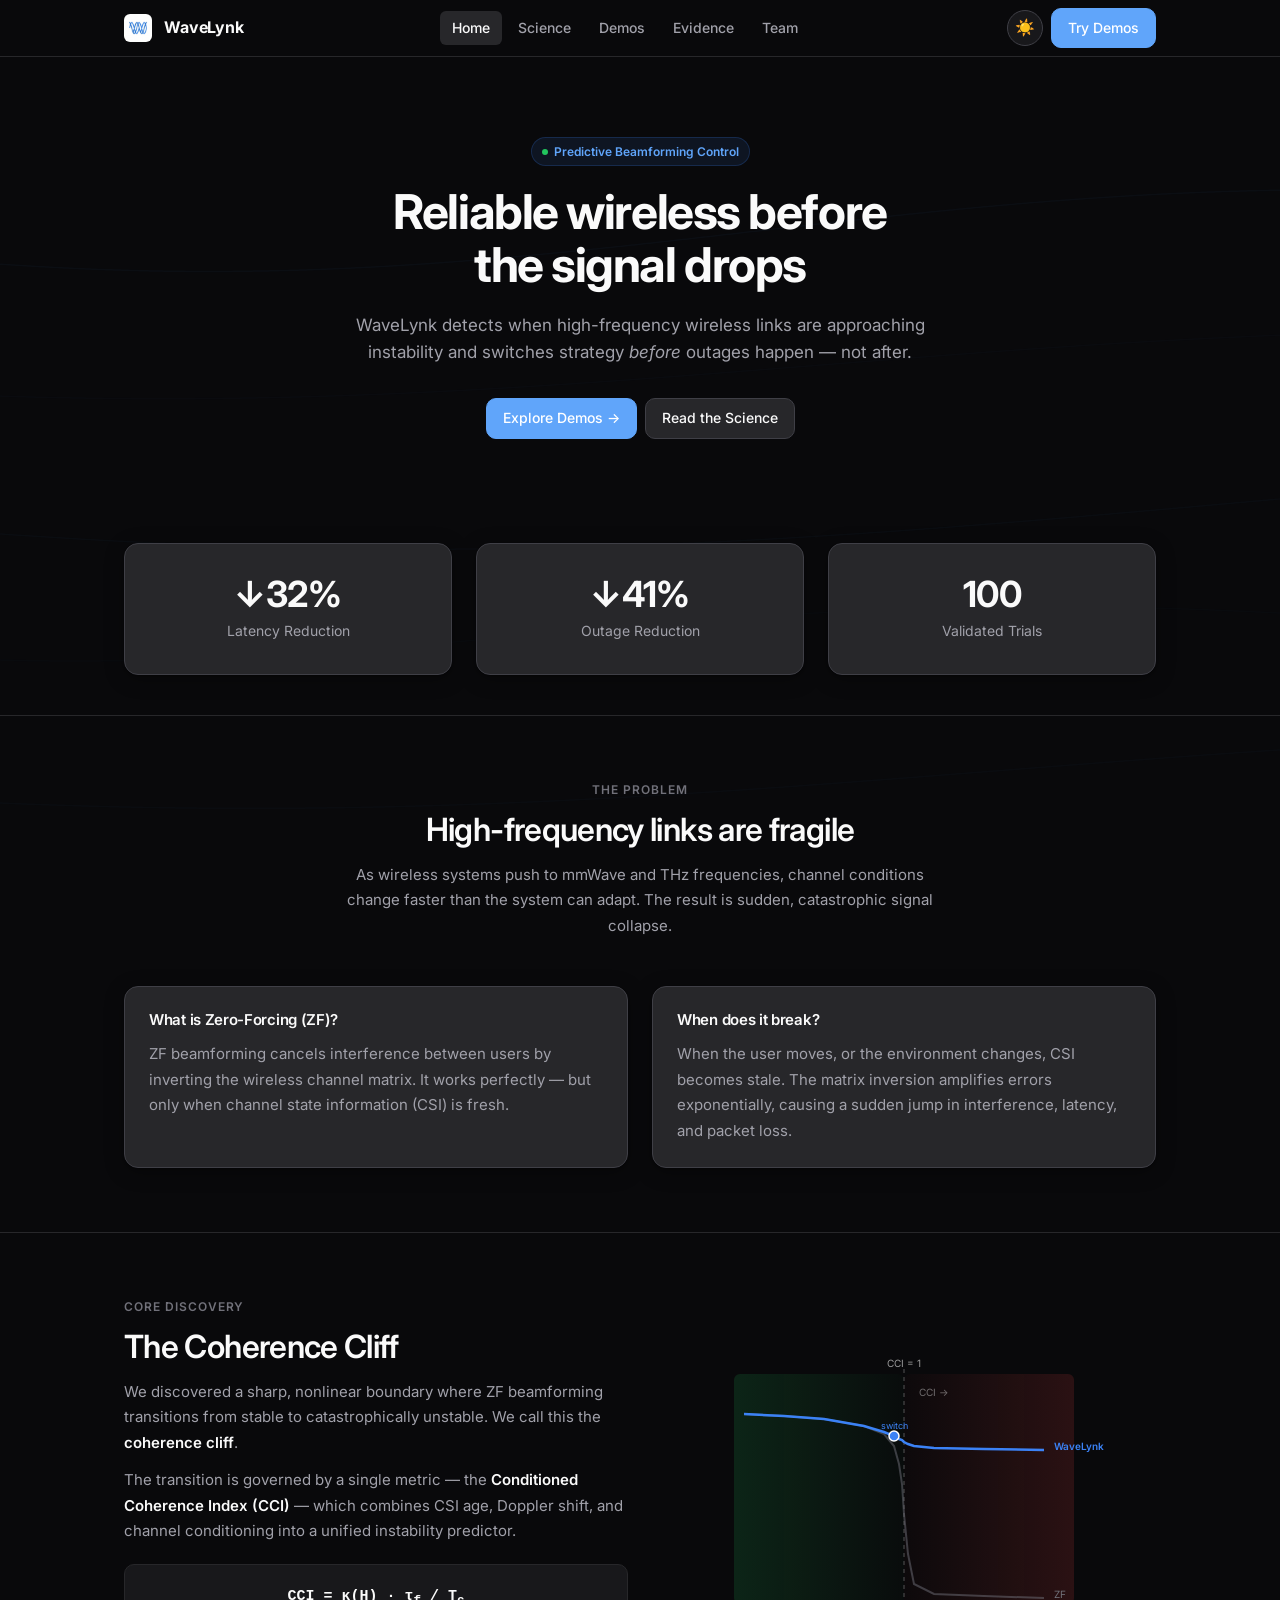
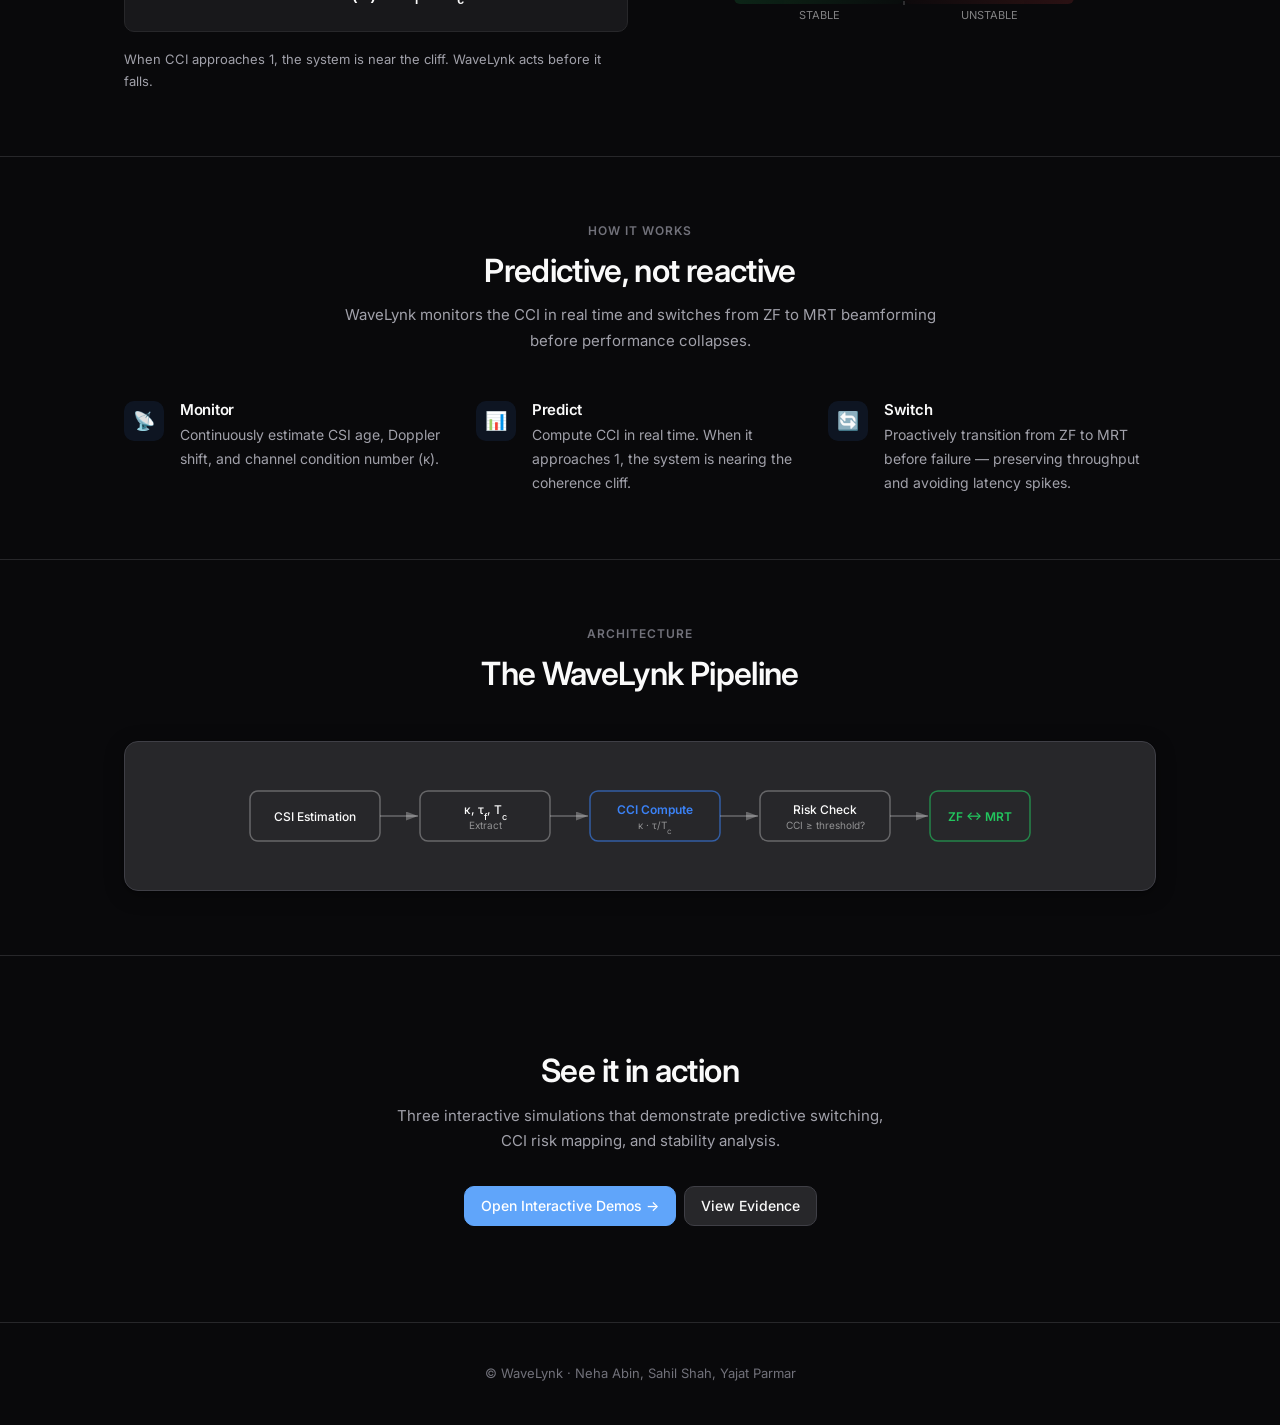
==== commit a830b9ca: "Update: new version with team, science, evidence, demos pages" ====
--- a/index.html
+++ b/index.html
@@ -1,2964 +1,325 @@
 <!doctype html>
-<html lang="en">
+<html lang="en" data-theme="dark">
+
 <head>
-<meta charset="utf-8"/>
-<meta name="viewport" content="width=device-width,initial-scale=1"/>
-<title>WaveLynk — Predictive Switching Before the Coherence Cliff</title>
-<meta name="description" content="WaveLynk: a reliability controller that predicts CSI-collapse (the Coherence Cliff) and proactively switches ZF→MRT to avoid outages. Includes an interactive simulator + evidence gallery + judge-ready walkthrough."/>
-
-<style>
-
-
-/* --- Judge 30s Summary Box --- */
-.summary-box{
-  margin-top:18px;
-  background: var(--panel2);
-  border:1px solid var(--stroke);
-  border-radius: 16px;
-  box-shadow: inset 0 0 0 1px rgba(255,255,255,.03);
-}
-.summary-box .pad2{ padding:18px 18px 16px 18px; }
-.summary-box .kicker{
-  display:flex; gap:10px; flex-wrap:wrap; align-items:center;
-  margin-bottom:10px;
-}
-.summary-box .kicker .tag{ margin:0; }
-.summary-grid{
-  display:grid; grid-template-columns: repeat(2, minmax(0,1fr));
-  gap:14px;
-}
-@media (max-width: 820px){ .summary-grid{ grid-template-columns:1fr; } }
-.summary-item h4{
-  margin:0 0 6px 0; font-size: 18px; letter-spacing:.02em;
-  color: var(--accent2);
-}
-.summary-item p{ margin:0; color: var(--muted); font-size: 14px; }
-.summary-footer{
-  margin-top:12px;
-  padding-top:12px;
-  border-top:1px solid rgba(255,255,255,.10);
-  color: var(--muted2);
-  font-size: 13px;
-}
-
-:root{
-  --bg:#070A10; --bg2:#0B1020;
-  --panel: rgba(255,255,255,.06);
-  --panel2: rgba(255,255,255,.035);
-  --stroke: rgba(255,255,255,.12);
-  --text: rgba(255,255,255,.92);
-  --muted: rgba(255,255,255,.68);
-  --muted2: rgba(255,255,255,.50);
-  --accent:#66D3FF; --accent2:#9BFFB1; --accent3:#FFD36B;
-  --ok:#22c55e; --warn:#facc15; --bad:#ef4444;
-  --shadow: 0 26px 80px rgba(0,0,0,.60);
-  --r: 22px;
-  --mono: ui-monospace, SFMono-Regular, Menlo, Consolas, monospace;
-  --sans: ui-sans-serif, system-ui, -apple-system, Segoe UI, Roboto, Arial, sans-serif;
-}
-*{box-sizing:border-box}
-html{scroll-behavior:smooth}
-body{
-  margin:0; color:var(--text); font-family: var(--sans);
-  background:
-    radial-gradient(900px 560px at 18% 10%, rgba(102,211,255,.14), transparent 60%),
-    radial-gradient(900px 560px at 82% 24%, rgba(155,255,177,.12), transparent 55%),
-    radial-gradient(760px 520px at 50% 110%, rgba(255,211,107,.10), transparent 60%),
-    linear-gradient(180deg, var(--bg), var(--bg2));
-  overflow-x:hidden;
-}
-a{color:inherit}
-.wrap{max-width:1180px;margin:0 auto;padding:0 22px}
-.grid{display:grid;gap:16px}
-.card{
-  background: linear-gradient(180deg, rgba(255,255,255,.07), rgba(255,255,255,.03));
-  border:1px solid var(--stroke);
-  border-radius: var(--r);
-  box-shadow: var(--shadow);
-}
-.card .pad{padding:18px}
-.pill{
-  display:inline-flex; align-items:center; gap:8px;
-  padding:8px 12px; border-radius:999px;
-  background: rgba(255,255,255,.06); border:1px solid var(--stroke);
-  color:var(--muted); font-size:13px;
-}
-kbd{
-  font-family:var(--mono);
-  font-size:12px; padding:2px 6px;
-  border-radius:10px;
-  background:rgba(255,255,255,.06);
-  border:1px solid var(--stroke);
-  color:var(--muted);
-}
-hr.sep{border:0;border-top:1px solid rgba(255,255,255,.10);margin:16px 0}
-h1,h2,h3{margin:0}
-h1{font-size:44px;letter-spacing:-.02em;line-height:1.02}
-h2{font-size:28px;letter-spacing:-.01em}
-h3{font-size:16px;color:var(--muted);font-weight:650}
-p{margin:10px 0 0;color:var(--muted);line-height:1.55}
-.small{font-size:14.5px;color:var(--muted2);line-height:1.45}
-strong{color:var(--text)}
-header{
-  position:sticky; top:0; z-index:50;
-  backdrop-filter: blur(14px);
-  background: linear-gradient(180deg, rgba(7,10,16,.78), rgba(7,10,16,.40));
-  border-bottom:1px solid rgba(255,255,255,.08);
-}
-nav{display:flex; align-items:center; justify-content:space-between; gap:14px; padding:12px 0}
-.brand{display:flex; align-items:center; gap:10px; text-decoration:none}
-.logo{
-  width:34px;height:34px;border-radius:12px;
-  background: radial-gradient(circle at 30% 30%, var(--accent), rgba(102,211,255,.10) 55%),
-              radial-gradient(circle at 70% 80%, var(--accent2), rgba(155,255,177,.10) 55%),
-              linear-gradient(180deg, rgba(255,255,255,.10), rgba(255,255,255,.02));
-  border:1px solid rgba(255,255,255,.15);
-  box-shadow: 0 10px 30px rgba(0,0,0,.30);
-}
-.brand b{letter-spacing:-.01em}
-.links{display:flex; flex-wrap:wrap; gap:10px; align-items:center}
-.links a{
-  text-decoration:none;
-  padding:8px 10px; border-radius:12px;
-  border:1px solid rgba(255,255,255,.10);
-  background: rgba(255,255,255,.03);
-  color:var(--muted);
-  font-size:13px;
-}
-.links a:hover{border-color:rgba(255,255,255,.20);color:var(--text)}
-.cta{
-  display:inline-flex; align-items:center; justify-content:center; gap:10px;
-  padding:10px 14px; border-radius:14px;
-  border:1px solid rgba(102,211,255,.35);
-  background: linear-gradient(180deg, rgba(102,211,255,.18), rgba(102,211,255,.06));
-  color:var(--text);
-  text-decoration:none;
-}
-.cta:hover{border-color:rgba(155,255,177,.45)}
-.hero{padding:34px 0 18px}
-.hero-grid{grid-template-columns: 1.25fr .75fr; align-items:stretch}
-@media (max-width: 980px){.hero-grid{grid-template-columns:1fr}}
-.badges{display:flex;flex-wrap:wrap;gap:10px;margin-top:14px}
-.metric{
-  display:flex; align-items:flex-start; gap:12px;
-  padding:14px; border-radius:18px;
-  background: rgba(255,255,255,.04);
-  border:1px solid rgba(255,255,255,.10);
-}
-.dot{width:10px;height:10px;border-radius:50%}
-.dot.ok{background:var(--ok)} .dot.warn{background:var(--warn)} .dot.bad{background:var(--bad)}
-.metric b{display:block;font-size:15px}
-.metric span{display:block;margin-top:3px;color:var(--muted);font-size:13px;line-height:1.35}
-.section{padding:18px 0}
-.two{grid-template-columns: 1fr 1fr}
-@media (max-width: 980px){.two{grid-template-columns:1fr}}
-.three{grid-template-columns: 1fr 1fr 1fr}
-@media (max-width: 980px){.three{grid-template-columns:1fr}}
-figure{margin:0}
-.gallery{grid-template-columns:repeat(2, 1fr)}
-@media (max-width: 980px){.gallery{grid-template-columns:1fr}}
-.img{
-  width:100%; border-radius:18px; border:1px solid rgba(255,255,255,.10);
-  background:#0a0f1d; overflow:hidden;
-}
-.img img{display:block;width:100%;height:auto}
-.btnrow{display:flex;flex-wrap:wrap;gap:10px;margin-top:14px}
-button,.btn{
-  font-family:var(--sans);
-  cursor:pointer;
-  border-radius:14px;
-  border:1px solid rgba(255,255,255,.12);
-  background: rgba(255,255,255,.05);
-  color:var(--text);
-  padding:10px 12px;
-  font-size:13px;
-}
-button:hover,.btn:hover{border-color:rgba(255,255,255,.22)}
-.btn.primary{
-  border-color: rgba(155,255,177,.42);
-  background: linear-gradient(180deg, rgba(155,255,177,.18), rgba(155,255,177,.06));
-}
-.btn.warn{
-  border-color: rgba(255,211,107,.45);
-  background: linear-gradient(180deg, rgba(255,211,107,.18), rgba(255,211,107,.06));
-}
-.row{display:flex; gap:12px; flex-wrap:wrap; align-items:center}
-.label{font-size:12px;color:var(--muted2)}
-input[type="range"]{width: 220px}
-.readout{
-  font-family: var(--mono);
-  font-size:15px;
-  padding:8px 10px;
-  border-radius:12px;
-  border:1px solid rgba(255,255,255,.12);
-  background: rgba(0,0,0,.22);
-}
-canvas{width:100%; height:280px; display:block}
-.footer{padding:26px 0 36px;color:var(--muted2)}
-.tag{font-size:12px;color:var(--muted2);padding:2px 8px;border:1px solid rgba(255,255,255,.12);border-radius:999px;background:rgba(255,255,255,.04)}
-details summary{cursor:pointer; color:var(--text); font-weight:650}
-details p{margin-top:8px}
-
-.list{margin:10px 0 0 0; padding-left:18px}
-.list li{margin:8px 0; color:var(--muted)}
-.steps{margin:10px 0 0 0; padding-left:18px}
-.steps li{margin:10px 0; color:var(--muted)}
-
-
-
-.summary-item p{margin:0;font-size:16.5px;line-height:1.45;color:var(--text);}
-.eqbig{font-size:18px;}
-.eqline{font-size:16.5px;}
-.bullets{margin:10px 0 0 0; padding-left:20px; font-size:18px; line-height:1.35;}
-.bullets li{margin:8px 0;}
-details.details{border:1px solid rgba(255,255,255,.10); border-radius:14px; background: rgba(0,0,0,.18);}
-.details-summary{cursor:pointer; padding:12px 14px; list-style:none; font-weight:700; color:var(--accent2);}
-details.details[open] .details-summary{border-bottom:1px solid rgba(255,255,255,.10);}
-
-</style>
-
-<style>
-
-
-/* --- Judge 30s Summary Box --- */
-.summary-box{
-  margin-top:18px;
-  background: var(--panel2);
-  border:1px solid var(--stroke);
-  border-radius: 16px;
-  box-shadow: inset 0 0 0 1px rgba(255,255,255,.03);
-}
-.summary-box .pad2{ padding:18px 18px 16px 18px; }
-.summary-box .kicker{
-  display:flex; gap:10px; flex-wrap:wrap; align-items:center;
-  margin-bottom:10px;
-}
-.summary-box .kicker .tag{ margin:0; }
-.summary-grid{
-  display:grid; grid-template-columns: repeat(2, minmax(0,1fr));
-  gap:14px;
-}
-@media (max-width: 820px){ .summary-grid{ grid-template-columns:1fr; } }
-.summary-item h4{
-  margin:0 0 6px 0; font-size: 18px; letter-spacing:.02em;
-  color: var(--accent2);
-}
-.summary-item p{ margin:0; color: var(--muted); font-size: 14px; }
-.summary-footer{
-  margin-top:12px;
-  padding-top:12px;
-  border-top:1px solid rgba(255,255,255,.10);
-  color: var(--muted2);
-  font-size: 13px;
-}
-
-:root{
-  --bg:#070A10; --bg2:#0B1020;
-  --panel: rgba(255,255,255,.06);
-  --panel2: rgba(255,255,255,.035);
-  --stroke: rgba(255,255,255,.12);
-  --text: rgba(255,255,255,.92);
-  --muted: rgba(255,255,255,.68);
-  --muted2: rgba(255,255,255,.50);
-  --accent:#66D3FF; --accent2:#9BFFB1; --accent3:#FFD36B;
-  --ok:#22c55e; --warn:#facc15; --bad:#ef4444;
-  --shadow: 0 26px 80px rgba(0,0,0,.60);
-  --r: 22px;
-  --mono: ui-monospace, SFMono-Regular, Menlo, Consolas, monospace;
-  --sans: ui-sans-serif, system-ui, -apple-system, Segoe UI, Roboto, Arial, sans-serif;
-}
-*{box-sizing:border-box}
-html{scroll-behavior:smooth}
-body{
-  margin:0; color:var(--text); font-family: var(--sans);
-  background:
-    radial-gradient(900px 560px at 18% 10%, rgba(102,211,255,.14), transparent 60%),
-    radial-gradient(900px 560px at 82% 24%, rgba(155,255,177,.12), transparent 55%),
-    radial-gradient(760px 520px at 50% 110%, rgba(255,211,107,.10), transparent 60%),
-    linear-gradient(180deg, var(--bg), var(--bg2));
-  overflow-x:hidden;
-}
-a{color:inherit}
-.wrap{max-width:1180px;margin:0 auto;padding:0 22px}
-.grid{display:grid;gap:16px}
-.card{
-  background: linear-gradient(180deg, rgba(255,255,255,.07), rgba(255,255,255,.03));
-  border:1px solid var(--stroke);
-  border-radius: var(--r);
-  box-shadow: var(--shadow);
-}
-.card .pad{padding:18px}
-.pill{
-  display:inline-flex; align-items:center; gap:8px;
-  padding:8px 12px; border-radius:999px;
-  background: rgba(255,255,255,.06); border:1px solid var(--stroke);
-  color:var(--muted); font-size:13px;
-}
-kbd{
-  font-family:var(--mono);
-  font-size:12px; padding:2px 6px;
-  border-radius:10px;
-  background:rgba(255,255,255,.06);
-  border:1px solid var(--stroke);
-  color:var(--muted);
-}
-hr.sep{border:0;border-top:1px solid rgba(255,255,255,.10);margin:16px 0}
-h1,h2,h3{margin:0}
-h1{font-size:44px;letter-spacing:-.02em;line-height:1.02}
-h2{font-size:28px;letter-spacing:-.01em}
-h3{font-size:16px;color:var(--muted);font-weight:650}
-p{margin:10px 0 0;color:var(--muted);line-height:1.55}
-.small{font-size:14.5px;color:var(--muted2);line-height:1.45}
-strong{color:var(--text)}
-header{
-  position:sticky; top:0; z-index:50;
-  backdrop-filter: blur(14px);
-  background: linear-gradient(180deg, rgba(7,10,16,.78), rgba(7,10,16,.40));
-  border-bottom:1px solid rgba(255,255,255,.08);
-}
-nav{display:flex; align-items:center; justify-content:space-between; gap:14px; padding:12px 0}
-.brand{display:flex; align-items:center; gap:10px; text-decoration:none}
-.logo{
-  width:34px;height:34px;border-radius:12px;
-  background: radial-gradient(circle at 30% 30%, var(--accent), rgba(102,211,255,.10) 55%),
-              radial-gradient(circle at 70% 80%, var(--accent2), rgba(155,255,177,.10) 55%),
-              linear-gradient(180deg, rgba(255,255,255,.10), rgba(255,255,255,.02));
-  border:1px solid rgba(255,255,255,.15);
-  box-shadow: 0 10px 30px rgba(0,0,0,.30);
-}
-.brand b{letter-spacing:-.01em}
-.links{display:flex; flex-wrap:wrap; gap:10px; align-items:center}
-.links a{
-  text-decoration:none;
-  padding:8px 10px; border-radius:12px;
-  border:1px solid rgba(255,255,255,.10);
-  background: rgba(255,255,255,.03);
-  color:var(--muted);
-  font-size:13px;
-}
-.links a:hover{border-color:rgba(255,255,255,.20);color:var(--text)}
-.cta{
-  display:inline-flex; align-items:center; justify-content:center; gap:10px;
-  padding:10px 14px; border-radius:14px;
-  border:1px solid rgba(102,211,255,.35);
-  background: linear-gradient(180deg, rgba(102,211,255,.18), rgba(102,211,255,.06));
-  color:var(--text);
-  text-decoration:none;
-}
-.cta:hover{border-color:rgba(155,255,177,.45)}
-.hero{padding:34px 0 18px}
-.hero-grid{grid-template-columns: 1.25fr .75fr; align-items:stretch}
-@media (max-width: 980px){.hero-grid{grid-template-columns:1fr}}
-.badges{display:flex;flex-wrap:wrap;gap:10px;margin-top:14px}
-.metric{
-  display:flex; align-items:flex-start; gap:12px;
-  padding:14px; border-radius:18px;
-  background: rgba(255,255,255,.04);
-  border:1px solid rgba(255,255,255,.10);
-}
-.dot{width:10px;height:10px;border-radius:50%}
-.dot.ok{background:var(--ok)} .dot.warn{background:var(--warn)} .dot.bad{background:var(--bad)}
-.metric b{display:block;font-size:15px}
-.metric span{display:block;margin-top:3px;color:var(--muted);font-size:13px;line-height:1.35}
-.section{padding:18px 0}
-.two{grid-template-columns: 1fr 1fr}
-@media (max-width: 980px){.two{grid-template-columns:1fr}}
-.three{grid-template-columns: 1fr 1fr 1fr}
-@media (max-width: 980px){.three{grid-template-columns:1fr}}
-figure{margin:0}
-.gallery{grid-template-columns:repeat(2, 1fr)}
-@media (max-width: 980px){.gallery{grid-template-columns:1fr}}
-.img{
-  width:100%; border-radius:18px; border:1px solid rgba(255,255,255,.10);
-  background:#0a0f1d; overflow:hidden;
-}
-.img img{display:block;width:100%;height:auto}
-.btnrow{display:flex;flex-wrap:wrap;gap:10px;margin-top:14px}
-button,.btn{
-  font-family:var(--sans);
-  cursor:pointer;
-  border-radius:14px;
-  border:1px solid rgba(255,255,255,.12);
-  background: rgba(255,255,255,.05);
-  color:var(--text);
-  padding:10px 12px;
-  font-size:13px;
-}
-button:hover,.btn:hover{border-color:rgba(255,255,255,.22)}
-.btn.primary{
-  border-color: rgba(155,255,177,.42);
-  background: linear-gradient(180deg, rgba(155,255,177,.18), rgba(155,255,177,.06));
-}
-.btn.warn{
-  border-color: rgba(255,211,107,.45);
-  background: linear-gradient(180deg, rgba(255,211,107,.18), rgba(255,211,107,.06));
-}
-.row{display:flex; gap:12px; flex-wrap:wrap; align-items:center}
-.label{font-size:12px;color:var(--muted2)}
-input[type="range"]{width: 220px}
-.readout{
-  font-family: var(--mono);
-  font-size:15px;
-  padding:8px 10px;
-  border-radius:12px;
-  border:1px solid rgba(255,255,255,.12);
-  background: rgba(0,0,0,.22);
-}
-canvas{width:100%; height:280px; display:block}
-.footer{padding:26px 0 36px;color:var(--muted2)}
-.tag{font-size:12px;color:var(--muted2);padding:2px 8px;border:1px solid rgba(255,255,255,.12);border-radius:999px;background:rgba(255,255,255,.04)}
-details summary{cursor:pointer; color:var(--text); font-weight:650}
-details p{margin-top:8px}
-
-.list{margin:10px 0 0 0; padding-left:18px}
-.list li{margin:8px 0; color:var(--muted)}
-.steps{margin:10px 0 0 0; padding-left:18px}
-.steps li{margin:10px 0; color:var(--muted)}
-
-
-
-.summary-item p{margin:0;font-size:16.5px;line-height:1.45;color:var(--text);}
-.eqbig{font-size:18px;}
-.eqline{font-size:16.5px;}
-.bullets{margin:10px 0 0 0; padding-left:20px; font-size:18px; line-height:1.35;}
-.bullets li{margin:8px 0;}
-details.details{border:1px solid rgba(255,255,255,.10); border-radius:14px; background: rgba(0,0,0,.18);}
-.details-summary{cursor:pointer; padding:12px 14px; list-style:none; font-weight:700; color:var(--accent2);}
-details.details[open] .details-summary{border-bottom:1px solid rgba(255,255,255,.10);}
-
-</style>
-
-
-<style>
-
-
-/* --- Judge 30s Summary Box --- */
-.summary-box{
-  margin-top:18px;
-  background: var(--panel2);
-  border:1px solid var(--stroke);
-  border-radius: 16px;
-  box-shadow: inset 0 0 0 1px rgba(255,255,255,.03);
-}
-.summary-box .pad2{ padding:18px 18px 16px 18px; }
-.summary-box .kicker{
-  display:flex; gap:10px; flex-wrap:wrap; align-items:center;
-  margin-bottom:10px;
-}
-.summary-box .kicker .tag{ margin:0; }
-.summary-grid{
-  display:grid; grid-template-columns: repeat(2, minmax(0,1fr));
-  gap:14px;
-}
-@media (max-width: 820px){ .summary-grid{ grid-template-columns:1fr; } }
-.summary-item h4{
-  margin:0 0 6px 0; font-size: 18px; letter-spacing:.02em;
-  color: var(--accent2);
-}
-.summary-item p{ margin:0; color: var(--muted); font-size: 14px; }
-.summary-footer{
-  margin-top:12px;
-  padding-top:12px;
-  border-top:1px solid rgba(255,255,255,.10);
-  color: var(--muted2);
-  font-size: 13px;
-}
-
-:root{
-  --bg:#070A10; --bg2:#0B1020;
-  --panel: rgba(255,255,255,.06);
-  --panel2: rgba(255,255,255,.035);
-  --stroke: rgba(255,255,255,.12);
-  --text: rgba(255,255,255,.92);
-  --muted: rgba(255,255,255,.68);
-  --muted2: rgba(255,255,255,.50);
-  --accent:#66D3FF; --accent2:#9BFFB1; --accent3:#FFD36B;
-  --ok:#22c55e; --warn:#facc15; --bad:#ef4444;
-  --shadow: 0 26px 80px rgba(0,0,0,.60);
-  --r: 22px;
-  --mono: ui-monospace, SFMono-Regular, Menlo, Consolas, monospace;
-  --sans: ui-sans-serif, system-ui, -apple-system, Segoe UI, Roboto, Arial, sans-serif;
-}
-*{box-sizing:border-box}
-html{scroll-behavior:smooth}
-body{
-  margin:0; color:var(--text); font-family: var(--sans);
-  background:
-    radial-gradient(900px 560px at 18% 10%, rgba(102,211,255,.14), transparent 60%),
-    radial-gradient(900px 560px at 82% 24%, rgba(155,255,177,.12), transparent 55%),
-    radial-gradient(760px 520px at 50% 110%, rgba(255,211,107,.10), transparent 60%),
-    linear-gradient(180deg, var(--bg), var(--bg2));
-  overflow-x:hidden;
-}
-a{color:inherit}
-.wrap{max-width:1180px;margin:0 auto;padding:0 22px}
-.grid{display:grid;gap:16px}
-.card{
-  background: linear-gradient(180deg, rgba(255,255,255,.07), rgba(255,255,255,.03));
-  border:1px solid var(--stroke);
-  border-radius: var(--r);
-  box-shadow: var(--shadow);
-}
-.card .pad{padding:18px}
-.pill{
-  display:inline-flex; align-items:center; gap:8px;
-  padding:8px 12px; border-radius:999px;
-  background: rgba(255,255,255,.06); border:1px solid var(--stroke);
-  color:var(--muted); font-size:13px;
-}
-kbd{
-  font-family:var(--mono);
-  font-size:12px; padding:2px 6px;
-  border-radius:10px;
-  background:rgba(255,255,255,.06);
-  border:1px solid var(--stroke);
-  color:var(--muted);
-}
-hr.sep{border:0;border-top:1px solid rgba(255,255,255,.10);margin:16px 0}
-h1,h2,h3{margin:0}
-h1{font-size:44px;letter-spacing:-.02em;line-height:1.02}
-h2{font-size:28px;letter-spacing:-.01em}
-h3{font-size:16px;color:var(--muted);font-weight:650}
-p{margin:10px 0 0;color:var(--muted);line-height:1.55}
-.small{font-size:14.5px;color:var(--muted2);line-height:1.45}
-strong{color:var(--text)}
-header{
-  position:sticky; top:0; z-index:50;
-  backdrop-filter: blur(14px);
-  background: linear-gradient(180deg, rgba(7,10,16,.78), rgba(7,10,16,.40));
-  border-bottom:1px solid rgba(255,255,255,.08);
-}
-nav{display:flex; align-items:center; justify-content:space-between; gap:14px; padding:12px 0}
-.brand{display:flex; align-items:center; gap:10px; text-decoration:none}
-.logo{
-  width:34px;height:34px;border-radius:12px;
-  background: radial-gradient(circle at 30% 30%, var(--accent), rgba(102,211,255,.10) 55%),
-              radial-gradient(circle at 70% 80%, var(--accent2), rgba(155,255,177,.10) 55%),
-              linear-gradient(180deg, rgba(255,255,255,.10), rgba(255,255,255,.02));
-  border:1px solid rgba(255,255,255,.15);
-  box-shadow: 0 10px 30px rgba(0,0,0,.30);
-}
-.brand b{letter-spacing:-.01em}
-.links{display:flex; flex-wrap:wrap; gap:10px; align-items:center}
-.links a{
-  text-decoration:none;
-  padding:8px 10px; border-radius:12px;
-  border:1px solid rgba(255,255,255,.10);
-  background: rgba(255,255,255,.03);
-  color:var(--muted);
-  font-size:13px;
-}
-.links a:hover{border-color:rgba(255,255,255,.20);color:var(--text)}
-.cta{
-  display:inline-flex; align-items:center; justify-content:center; gap:10px;
-  padding:10px 14px; border-radius:14px;
-  border:1px solid rgba(102,211,255,.35);
-  background: linear-gradient(180deg, rgba(102,211,255,.18), rgba(102,211,255,.06));
-  color:var(--text);
-  text-decoration:none;
-}
-.cta:hover{border-color:rgba(155,255,177,.45)}
-.hero{padding:34px 0 18px}
-.hero-grid{grid-template-columns: 1.25fr .75fr; align-items:stretch}
-@media (max-width: 980px){.hero-grid{grid-template-columns:1fr}}
-.badges{display:flex;flex-wrap:wrap;gap:10px;margin-top:14px}
-.metric{
-  display:flex; align-items:flex-start; gap:12px;
-  padding:14px; border-radius:18px;
-  background: rgba(255,255,255,.04);
-  border:1px solid rgba(255,255,255,.10);
-}
-.dot{width:10px;height:10px;border-radius:50%}
-.dot.ok{background:var(--ok)} .dot.warn{background:var(--warn)} .dot.bad{background:var(--bad)}
-.metric b{display:block;font-size:15px}
-.metric span{display:block;margin-top:3px;color:var(--muted);font-size:13px;line-height:1.35}
-.section{padding:18px 0}
-.two{grid-template-columns: 1fr 1fr}
-@media (max-width: 980px){.two{grid-template-columns:1fr}}
-.three{grid-template-columns: 1fr 1fr 1fr}
-@media (max-width: 980px){.three{grid-template-columns:1fr}}
-figure{margin:0}
-.gallery{grid-template-columns:repeat(2, 1fr)}
-@media (max-width: 980px){.gallery{grid-template-columns:1fr}}
-.img{
-  width:100%; border-radius:18px; border:1px solid rgba(255,255,255,.10);
-  background:#0a0f1d; overflow:hidden;
-}
-.img img{display:block;width:100%;height:auto}
-.btnrow{display:flex;flex-wrap:wrap;gap:10px;margin-top:14px}
-button,.btn{
-  font-family:var(--sans);
-  cursor:pointer;
-  border-radius:14px;
-  border:1px solid rgba(255,255,255,.12);
-  background: rgba(255,255,255,.05);
-  color:var(--text);
-  padding:10px 12px;
-  font-size:13px;
-}
-button:hover,.btn:hover{border-color:rgba(255,255,255,.22)}
-.btn.primary{
-  border-color: rgba(155,255,177,.42);
-  background: linear-gradient(180deg, rgba(155,255,177,.18), rgba(155,255,177,.06));
-}
-.btn.warn{
-  border-color: rgba(255,211,107,.45);
-  background: linear-gradient(180deg, rgba(255,211,107,.18), rgba(255,211,107,.06));
-}
-.row{display:flex; gap:12px; flex-wrap:wrap; align-items:center}
-.label{font-size:12px;color:var(--muted2)}
-input[type="range"]{width: 220px}
-.readout{
-  font-family: var(--mono);
-  font-size:15px;
-  padding:8px 10px;
-  border-radius:12px;
-  border:1px solid rgba(255,255,255,.12);
-  background: rgba(0,0,0,.22);
-}
-canvas{width:100%; height:280px; display:block}
-.footer{padding:26px 0 36px;color:var(--muted2)}
-.tag{font-size:12px;color:var(--muted2);padding:2px 8px;border:1px solid rgba(255,255,255,.12);border-radius:999px;background:rgba(255,255,255,.04)}
-details summary{cursor:pointer; color:var(--text); font-weight:650}
-details p{margin-top:8px}
-
-.list{margin:10px 0 0 0; padding-left:18px}
-.list li{margin:8px 0; color:var(--muted)}
-.steps{margin:10px 0 0 0; padding-left:18px}
-.steps li{margin:10px 0; color:var(--muted)}
-
-
-
-.summary-item p{margin:0;font-size:16.5px;line-height:1.45;color:var(--text);}
-.eqbig{font-size:18px;}
-.eqline{font-size:16.5px;}
-.bullets{margin:10px 0 0 0; padding-left:20px; font-size:18px; line-height:1.35;}
-.bullets li{margin:8px 0;}
-details.details{border:1px solid rgba(255,255,255,.10); border-radius:14px; background: rgba(0,0,0,.18);}
-.details-summary{cursor:pointer; padding:12px 14px; list-style:none; font-weight:700; color:var(--accent2);}
-details.details[open] .details-summary{border-bottom:1px solid rgba(255,255,255,.10);}
-
-</style>
-
-
-<style>
-
-
-/* --- Judge 30s Summary Box --- */
-.summary-box{
-  margin-top:18px;
-  background: var(--panel2);
-  border:1px solid var(--stroke);
-  border-radius: 16px;
-  box-shadow: inset 0 0 0 1px rgba(255,255,255,.03);
-}
-.summary-box .pad2{ padding:18px 18px 16px 18px; }
-.summary-box .kicker{
-  display:flex; gap:10px; flex-wrap:wrap; align-items:center;
-  margin-bottom:10px;
-}
-.summary-box .kicker .tag{ margin:0; }
-.summary-grid{
-  display:grid; grid-template-columns: repeat(2, minmax(0,1fr));
-  gap:14px;
-}
-@media (max-width: 820px){ .summary-grid{ grid-template-columns:1fr; } }
-.summary-item h4{
-  margin:0 0 6px 0; font-size: 18px; letter-spacing:.02em;
-  color: var(--accent2);
-}
-.summary-item p{ margin:0; color: var(--muted); font-size: 14px; }
-.summary-footer{
-  margin-top:12px;
-  padding-top:12px;
-  border-top:1px solid rgba(255,255,255,.10);
-  color: var(--muted2);
-  font-size: 13px;
-}
-
-:root{
-  --bg:#070A10; --bg2:#0B1020;
-  --panel: rgba(255,255,255,.06);
-  --panel2: rgba(255,255,255,.035);
-  --stroke: rgba(255,255,255,.12);
-  --text: rgba(255,255,255,.92);
-  --muted: rgba(255,255,255,.68);
-  --muted2: rgba(255,255,255,.50);
-  --accent:#66D3FF; --accent2:#9BFFB1; --accent3:#FFD36B;
-  --ok:#22c55e; --warn:#facc15; --bad:#ef4444;
-  --shadow: 0 26px 80px rgba(0,0,0,.60);
-  --r: 22px;
-  --mono: ui-monospace, SFMono-Regular, Menlo, Consolas, monospace;
-  --sans: ui-sans-serif, system-ui, -apple-system, Segoe UI, Roboto, Arial, sans-serif;
-}
-*{box-sizing:border-box}
-html{scroll-behavior:smooth}
-body{
-  margin:0; color:var(--text); font-family: var(--sans);
-  background:
-    radial-gradient(900px 560px at 18% 10%, rgba(102,211,255,.14), transparent 60%),
-    radial-gradient(900px 560px at 82% 24%, rgba(155,255,177,.12), transparent 55%),
-    radial-gradient(760px 520px at 50% 110%, rgba(255,211,107,.10), transparent 60%),
-    linear-gradient(180deg, var(--bg), var(--bg2));
-  overflow-x:hidden;
-}
-a{color:inherit}
-.wrap{max-width:1180px;margin:0 auto;padding:0 22px}
-.grid{display:grid;gap:16px}
-.card{
-  background: linear-gradient(180deg, rgba(255,255,255,.07), rgba(255,255,255,.03));
-  border:1px solid var(--stroke);
-  border-radius: var(--r);
-  box-shadow: var(--shadow);
-}
-.card .pad{padding:18px}
-.pill{
-  display:inline-flex; align-items:center; gap:8px;
-  padding:8px 12px; border-radius:999px;
-  background: rgba(255,255,255,.06); border:1px solid var(--stroke);
-  color:var(--muted); font-size:13px;
-}
-kbd{
-  font-family:var(--mono);
-  font-size:12px; padding:2px 6px;
-  border-radius:10px;
-  background:rgba(255,255,255,.06);
-  border:1px solid var(--stroke);
-  color:var(--muted);
-}
-hr.sep{border:0;border-top:1px solid rgba(255,255,255,.10);margin:16px 0}
-h1,h2,h3{margin:0}
-h1{font-size:44px;letter-spacing:-.02em;line-height:1.02}
-h2{font-size:28px;letter-spacing:-.01em}
-h3{font-size:16px;color:var(--muted);font-weight:650}
-p{margin:10px 0 0;color:var(--muted);line-height:1.55}
-.small{font-size:14.5px;color:var(--muted2);line-height:1.45}
-strong{color:var(--text)}
-header{
-  position:sticky; top:0; z-index:50;
-  backdrop-filter: blur(14px);
-  background: linear-gradient(180deg, rgba(7,10,16,.78), rgba(7,10,16,.40));
-  border-bottom:1px solid rgba(255,255,255,.08);
-}
-nav{display:flex; align-items:center; justify-content:space-between; gap:14px; padding:12px 0}
-.brand{display:flex; align-items:center; gap:10px; text-decoration:none}
-.logo{
-  width:34px;height:34px;border-radius:12px;
-  background: radial-gradient(circle at 30% 30%, var(--accent), rgba(102,211,255,.10) 55%),
-              radial-gradient(circle at 70% 80%, var(--accent2), rgba(155,255,177,.10) 55%),
-              linear-gradient(180deg, rgba(255,255,255,.10), rgba(255,255,255,.02));
-  border:1px solid rgba(255,255,255,.15);
-  box-shadow: 0 10px 30px rgba(0,0,0,.30);
-}
-.brand b{letter-spacing:-.01em}
-.links{display:flex; flex-wrap:wrap; gap:10px; align-items:center}
-.links a{
-  text-decoration:none;
-  padding:8px 10px; border-radius:12px;
-  border:1px solid rgba(255,255,255,.10);
-  background: rgba(255,255,255,.03);
-  color:var(--muted);
-  font-size:13px;
-}
-.links a:hover{border-color:rgba(255,255,255,.20);color:var(--text)}
-.cta{
-  display:inline-flex; align-items:center; justify-content:center; gap:10px;
-  padding:10px 14px; border-radius:14px;
-  border:1px solid rgba(102,211,255,.35);
-  background: linear-gradient(180deg, rgba(102,211,255,.18), rgba(102,211,255,.06));
-  color:var(--text);
-  text-decoration:none;
-}
-.cta:hover{border-color:rgba(155,255,177,.45)}
-.hero{padding:34px 0 18px}
-.hero-grid{grid-template-columns: 1.25fr .75fr; align-items:stretch}
-@media (max-width: 980px){.hero-grid{grid-template-columns:1fr}}
-.badges{display:flex;flex-wrap:wrap;gap:10px;margin-top:14px}
-.metric{
-  display:flex; align-items:flex-start; gap:12px;
-  padding:14px; border-radius:18px;
-  background: rgba(255,255,255,.04);
-  border:1px solid rgba(255,255,255,.10);
-}
-.dot{width:10px;height:10px;border-radius:50%}
-.dot.ok{background:var(--ok)} .dot.warn{background:var(--warn)} .dot.bad{background:var(--bad)}
-.metric b{display:block;font-size:15px}
-.metric span{display:block;margin-top:3px;color:var(--muted);font-size:13px;line-height:1.35}
-.section{padding:18px 0}
-.two{grid-template-columns: 1fr 1fr}
-@media (max-width: 980px){.two{grid-template-columns:1fr}}
-.three{grid-template-columns: 1fr 1fr 1fr}
-@media (max-width: 980px){.three{grid-template-columns:1fr}}
-figure{margin:0}
-.gallery{grid-template-columns:repeat(2, 1fr)}
-@media (max-width: 980px){.gallery{grid-template-columns:1fr}}
-.img{
-  width:100%; border-radius:18px; border:1px solid rgba(255,255,255,.10);
-  background:#0a0f1d; overflow:hidden;
-}
-.img img{display:block;width:100%;height:auto}
-.btnrow{display:flex;flex-wrap:wrap;gap:10px;margin-top:14px}
-button,.btn{
-  font-family:var(--sans);
-  cursor:pointer;
-  border-radius:14px;
-  border:1px solid rgba(255,255,255,.12);
-  background: rgba(255,255,255,.05);
-  color:var(--text);
-  padding:10px 12px;
-  font-size:13px;
-}
-button:hover,.btn:hover{border-color:rgba(255,255,255,.22)}
-.btn.primary{
-  border-color: rgba(155,255,177,.42);
-  background: linear-gradient(180deg, rgba(155,255,177,.18), rgba(155,255,177,.06));
-}
-.btn.warn{
-  border-color: rgba(255,211,107,.45);
-  background: linear-gradient(180deg, rgba(255,211,107,.18), rgba(255,211,107,.06));
-}
-.row{display:flex; gap:12px; flex-wrap:wrap; align-items:center}
-.label{font-size:12px;color:var(--muted2)}
-input[type="range"]{width: 220px}
-.readout{
-  font-family: var(--mono);
-  font-size:15px;
-  padding:8px 10px;
-  border-radius:12px;
-  border:1px solid rgba(255,255,255,.12);
-  background: rgba(0,0,0,.22);
-}
-canvas{width:100%; height:280px; display:block}
-.footer{padding:26px 0 36px;color:var(--muted2)}
-.tag{font-size:12px;color:var(--muted2);padding:2px 8px;border:1px solid rgba(255,255,255,.12);border-radius:999px;background:rgba(255,255,255,.04)}
-details summary{cursor:pointer; color:var(--text); font-weight:650}
-details p{margin-top:8px}
-
-.list{margin:10px 0 0 0; padding-left:18px}
-.list li{margin:8px 0; color:var(--muted)}
-.steps{margin:10px 0 0 0; padding-left:18px}
-.steps li{margin:10px 0; color:var(--muted)}
-
-
-
-.summary-item p{margin:0;font-size:16.5px;line-height:1.45;color:var(--text);}
-.eqbig{font-size:18px;}
-.eqline{font-size:16.5px;}
-.bullets{margin:10px 0 0 0; padding-left:20px; font-size:18px; line-height:1.35;}
-.bullets li{margin:8px 0;}
-details.details{border:1px solid rgba(255,255,255,.10); border-radius:14px; background: rgba(0,0,0,.18);}
-.details-summary{cursor:pointer; padding:12px 14px; list-style:none; font-weight:700; color:var(--accent2);}
-details.details[open] .details-summary{border-bottom:1px solid rgba(255,255,255,.10);}
-
-</style>
-
-
-<style>
-.wave-footer-glow {
-    text-align: center;
-    padding: 100px 10%;
-    background: linear-gradient(180deg, #0a0f1a 0%, #05070d 100%);
-}
-
-.wave-footer-glow h1 {
-    font-size: 72px;
-    font-weight: 700;
-    background: linear-gradient(90deg, #00e6ff, #00ff99);
-    -webkit-background-clip: text;
-    -webkit-text-fill-color: transparent;
-    text-shadow: 0 0 15px rgba(0,230,255,0.6),
-                 0 0 25px rgba(0,255,153,0.4);
-}
-
-.wave-footer-glow p {
-    font-size: 22px;
-    margin-top: 20px;
-    color: #c8faff;
-    text-shadow: 0 0 8px rgba(0,230,255,0.4);
-}
-</style>
-
-
-<style>
-h2, .section-title {
-    background: linear-gradient(90deg, #00e6ff, #00ff99);
-    -webkit-background-clip: text;
-    -webkit-text-fill-color: transparent;
-    text-shadow: 0 0 10px rgba(0,230,255,0.5),
-                 0 0 18px rgba(0,255,153,0.3);
-    font-weight: 600;
-}
-
-h3 {
-    color: #00e6ff;
-    text-shadow: 0 0 6px rgba(0,230,255,0.4);
-}
-</style>
-
-
-<style>
-/* Make key equations readable (without changing demo/layout) */
-.instability-li { margin-top: 10px; }
-.instability-label{
-  font-weight: 700;
-  color: #c8faff;
-  text-shadow: 0 0 8px rgba(0,230,255,0.25);
-}
-.instability-eq{
-  display: inline-block;
-  font-size: 1.55em;
-  font-weight: 800;
-  margin-left: 10px;
-  padding: 6px 10px;
-  border-radius: 10px;
-  background: rgba(0,230,255,0.06);
-  border: 1px solid rgba(0,255,153,0.18);
-  background: linear-gradient(90deg, rgba(0,230,255,0.10), rgba(0,255,153,0.06));
-  color: #eaffff;
-  text-shadow: 0 0 12px rgba(0,230,255,0.55),
-               0 0 18px rgba(0,255,153,0.35);
-}
-.cci-eq{
-  font-size: 1.25em;
-  font-weight: 700;
-  color: #00ff99;
-  text-shadow: 0 0 10px rgba(0,255,153,0.35);
-}
-@media (max-width: 800px){
-  .instability-eq{ font-size: 1.25em; margin-left: 6px; }
-}
-</style>
-
-
-<style>
-.results-snapshot {
-  margin: 60px auto;
-  padding: 30px;
-  max-width: 1100px;
-  border-radius: 16px;
-  background: linear-gradient(90deg, rgba(0,230,255,0.06), rgba(0,255,153,0.05));
-  border: 1px solid rgba(0,255,153,0.2);
-  text-align: center;
-}
-
-.results-snapshot h2 {
-  font-size: 1.8em;
-  margin-bottom: 15px;
-}
-
-.metric-grid {
-  display: flex;
-  justify-content: center;
-  gap: 40px;
-  flex-wrap: wrap;
-  margin-top: 20px;
-}
-
-.metric {
-  font-size: 1.4em;
-  font-weight: 700;
-  text-shadow: 0 0 10px rgba(0,230,255,0.5);
-}
-
-.novelty-box {
-  margin: 50px auto;
-  padding: 25px;
-  max-width: 900px;
-  border-left: 4px solid #00ff99;
-  background: rgba(0,230,255,0.04);
-  font-size: 1.1em;
-}
-
-.novelty-box strong {
-  background: linear-gradient(90deg, #00e6ff, #00ff99);
-  -webkit-background-clip: text;
-  -webkit-text-fill-color: transparent;
-}
-
-</style>
-
-
-<style>
-/* Smooth equation emphasis */
-@keyframes subtleGlow {
-  0% { text-shadow: 0 0 8px rgba(0,230,255,0.4); }
-  50% { text-shadow: 0 0 18px rgba(0,255,153,0.5); }
-  100% { text-shadow: 0 0 8px rgba(0,230,255,0.4); }
-}
-
-.instability-eq {
-  animation: subtleGlow 4s ease-in-out infinite;
-}
-
-/* Boundary alignment visual block */
-.boundary-visual {
-  margin: 60px auto;
-  max-width: 1000px;
-  padding: 30px;
-  border-radius: 16px;
-  background: rgba(0,230,255,0.05);
-  border: 1px solid rgba(0,255,153,0.2);
-  text-align: center;
-}
-
-.boundary-visual h2 {
-  margin-bottom: 15px;
-}
-
-.boundary-graphic {
-  margin-top: 20px;
-  padding: 20px;
-  font-size: 1.1em;
-  background: linear-gradient(90deg, rgba(0,230,255,0.08), rgba(0,255,153,0.05));
-  border-radius: 12px;
-  border: 1px solid rgba(0,255,153,0.15);
-}
-
-/* Tighten novelty box text */
-.novelty-box {
-  font-size: 1.05em;
-  line-height: 1.5em;
-}
-</style>
-
+  <meta charset="utf-8" />
+  <meta name="viewport" content="width=device-width,initial-scale=1" />
+  <title>WaveLynk — Predictive Wireless Reliability</title>
+  <meta name="description"
+    content="WaveLynk predicts when wireless links will fail and switches beamforming strategy before outages happen." />
+  <link rel="icon" type="image/png" href="images/logo.png" />
+  <link rel="stylesheet" href="styles.css" />
 </head>
 
 <body>
-<header>
-  <div class="wrap">
-    <nav>
-      <a class="brand" href="#top">
-        <div class="logo" aria-hidden="true"></div>
-        <div>
-          <b>WaveLynk</b>
-          <div class="small">Predictive switching before the coherence cliff</div>
-        </div>
-      </a>
-      <div class="links" aria-label="Site navigation">
-        <a href="#one-minute">1‑min pitch</a>
-        <a href="#upgrade-law">The Law</a>
-        <a href="#simulator">Demo 1</a>
-        <a href="#cci-demo">Demo 2</a>
-        <a href="#freq-demo">Demo 3</a>
-        <a href="#evidence">Evidence</a>
-        <a href="#protocol">Protocol</a>
-                <a href="#team">Team &amp; mission</a>
-<a href="#faq">Judge Q&amp;A</a>
-      </div>
-      <a class="cta" href="#simulator">Open Demo <span aria-hidden="true">↗</span></a>
-    </nav>
-  </div>
-</header>
-
-<main id="top">
-  
-<section class="results-snapshot">
-  <h2>Results at a Glance</h2>
-  <div class="metric-grid">
-    <div class="metric">Latency ↓ 32%</div>
-    <div class="metric">Outage ↓ 41%</div>
-    <div class="metric">N = 100 Trials</div>
-  </div>
-  <p style="margin-top:15px;">
-    Predictive instability boundary aligns with observed collapse conditions.
-  </p>
-</section>
-
-<section class="hero">
-    <div class="wrap grid hero-grid">
-      <div class="card">
-        <div class="pad">
-          <div class="pill">Reliability Controller • MIMO Precoding • ZF→MRT • CSI aging</div>
-          <h1 style="margin-top:12px">WaveLynk predicts the <span style="color:var(--accent)">Coherence Cliff</span> and switches <span style="color:var(--accent2)">before</span> outages happen.</h1>
-
-<div class="summary-box">
-  <div class="pad2">
-    <div class="kicker">
-      <span class="tag">New law → predictor → control action → validated improvement</span>
-      <span class="tag">Judge 30‑second read</span>
+
+  <!-- Animated wave background -->
+  <canvas id="wave-canvas"></canvas>
+
+  <header>
+    <div class="wrap">
+      <nav>
+        <a class="brand" href="index.html">
+          <img src="images/logo.png" alt="WaveLynk" class="logo-mark"
+            style="width:28px;height:28px;border-radius:6px;" />
+          WaveLynk
+        </a>
+
+        <button class="nav-toggle" aria-label="Menu">
+          <span></span><span></span><span></span>
+        </button>
+
+        <div class="nav-links">
+          <a href="index.html">Home</a>
+          <a href="science.html">Science</a>
+          <a href="demos.html">Demos</a>
+          <a href="evidence.html">Evidence</a>
+          <a href="team.html">Team</a>
+        </div>
+
+        <div class="nav-actions">
+          <button class="theme-toggle" aria-label="Toggle theme">
+            <span class="icon-sun">☀️</span>
+            <span class="icon-moon">🌙</span>
+          </button>
+          <a class="btn btn-primary" href="demos.html">Try Demos</a>
+        </div>
+      </nav>
     </div>
-
-    <div class="summary-grid">
-      <div class="summary-item">
-        <h4>Problem</h4>
-        <p><strong>ZF beamforming</strong> breaks when CSI becomes stale. In high‑frequency links, small motion/blockage makes CSI age fast, causing sudden throughput drop and latency spikes (the “coherence cliff”).</p>
-      </div>
-      <div class="summary-item">
-        <h4>Discovery</h4>
-        <p>WaveLynk identifies a nonlinear collapse boundary in high‑frequency beamforming. Instead of reacting to packet loss, it predicts when CSI aging approaches the Coherence Cliff and prepares the system for a stability transition.</p>
-      </div>
-      <div class="summary-item">
-        <h4>Solution</h4>
-        <p>WaveLynk runs a lightweight predictor, computes <strong>Risk = α·CIN</strong>, and triggers a proactive <strong>ZF→MRT</strong> switch when Risk approaches 1 (before latency/packet loss spikes).
-<p style="margin-top:20px;">
-In our Wi‑Fi proxy experiments, latency and packet‑loss spikes consistently occurred 
-as CIN approached 1, validating the predicted nonlinear boundary and demonstrating 
-that the Coherence Cliff is observable in practice — not just theoretical.
-</p>
-</p>
-      </div>
-      <div class="summary-item">
-        <h4>Evidence</h4>
-        <p>We validate with interactive simulations + a closed‑loop WiFi testbed (5&nbsp;GHz proxy) showing more stable throughput and lower latency when predictive switching is enabled.</p>
-      </div>
-    </div>
-
-    <div class="summary-footer">
-      What judges care about: <b>Novelty</b> (defined threshold + predictor), <b>Method</b> (controls + repeatability), <b>Honesty</b> (proxy demo vs THz claims).
-    </div>
-  </div>
-</div>
-
-
-          <p>
-            High‑frequency (mmWave/THz) links can fail <strong>abruptly</strong> when channel state information (CSI) becomes stale.
-            We introduce a <strong>predictive risk metric</strong> and a <strong>closed‑loop controller</strong> that detects when a link is approaching a collapse boundary and proactively switches from performance‑optimal <strong>Zero‑Forcing (ZF)</strong> to reliability‑robust <strong>Maximum Ratio Transmission (MRT)</strong>.
-          </p>
-
-          <div class="badges">
-            <div class="metric">
-              <div class="dot ok"></div>
-              <div>
-                <b>Predictive, not reactive</b>
-                <span>Triggers before packet loss/latency spikes by tracking CSI quality &amp; coherence.</span>
-              </div>
-            </div>
-            <div class="metric">
-              <div class="dot warn"></div>
-              <div>
-                <b>“Coherence Cliff” law + index</b>
-                <span>Defines a collapse threshold using a dimensionless instability index (CIN) and risk score.</span>
-              </div>
-            </div>
-            <div class="metric">
-              <div class="dot ok"></div>
-              <div>
-                <b>Experiment + demo‑safe proxy</b>
-                <span>Live router demo + Wi‑Fi proxy measurements to ground the behavior in real channels.</span>
-              </div>
-            </div>
-          </div>
-
-          <div class="btnrow">
-            <a class="btn primary" href="#one-minute">Judge walkthrough</a>
-            <a class="btn" href="#evidence">See validation figures</a>
-            <a class="btn warn" href="#protocol">Reproducibility</a>
-          </div>
-          <p class="small" style="margin-top:12px">
-            Tip: Press <kbd>J</kbd> on this page to toggle <strong>Judge Mode</strong> (big labels + guided steps).
-          </p>
-        </div>
-      </div>
-
-      <div class="card">
-        <div class="pad">
-          <h2 style="margin-bottom:10px"></h2>
-          <p>
-            ZF cancels multi‑user interference using CSI‑dependent beam weights. When CSI is stale, the “interference‑canceling” weights become wrong:
-            desired signal power drops <em>and</em> residual interference rises, producing a sharp non‑linear failure region.
-          </p>
-          <hr class="sep"/>
-          <p class="small"><strong>WaveLynk principle:</strong> keep ZF when safe (max throughput), but when Risk rises, switch to MRT which prioritizes robust signal power/diversity.</p>
-          <div class="btnrow">
-            <a class="btn primary" href="#simulator">Try the controller live</a>
-            <a class="btn" href="#evidence">Compare to figures</a>
-          </div>
-        </div>
-      </div>
-    </div>
-  </section>
-
-
-<section class="section" id="novelty">
-  <div class="wrap">
-    <div class="card">
-      <div class="pad">
-        <div class="pill">Why this is new</div>
-        <h2 style="margin-top:10px">Reactive adaptation vs predictive stability control</h2>
-        <p>Most wireless controllers react <em>after</em> link quality degrades. WaveLynk predicts the <strong>coherence-cliff transition</strong> before collapse and switches transmission strategy proactively.</p>
-
-        <div class="grid two" style="margin-top:16px">
-          <div class="card" style="background: rgba(255,255,255,.03)">
-            <div class="pad">
-              <div class="tag">Common approaches</div>
-              <ul class="bullets" style="margin-top:10px">
-                <li>SINR/throughput threshold switching (reactive)</li>
-                <li>Rate fallback after packet loss</li>
-                <li>No conditioning awareness (ignores κ)</li>
-                <li>No formal phase-error instability boundary</li>
-              </ul>
-            </div>
-          </div>
-
-          <div class="card" style="background: rgba(255,255,255,.03)">
-            <div class="pad">
-              <div class="tag">WaveLynk</div>
-              <ul class="bullets" style="margin-top:10px">
-                <li class="instability-li"><strong class="instability-label">Instability condition:</strong> <span class="instability-eq">κ · (2π f<sub>D</sub> τ) ≥ 1</span></li>
-                <li><strong>Predictive index:</strong> <span class="cci-eq">CCI = κ · (τ/T<sub>c</sub>)
-<p style="margin-top:15px; opacity:0.9;">
-Here κ represents channel conditioning sensitivity — mathematically related to the 
-spread between singular values of the channel matrix. When spatial streams are poorly 
-orthogonal or multipath geometry is unfavorable, κ increases, meaning inversion 
-becomes more fragile and the Coherence Cliff occurs earlier.
-</p>
-</span></li>
-                <li>Frequency-aware scaling: f↑ → T<sub>c</sub>↓ → risk↑</li>
-                <li>Proactive mode switch (ZF → MRT) <em>before</em> collapse</li>
-              </ul>
-            </div>
-          </div>
-        </div>
-
-      </div>
-    </div>
-  </div>
-</section>
-
-
-
-<section class="section" id="pipeline">
-  <div class="wrap">
-    <div class="card">
-      <div class="pad">
-        <div class="pill">One-minute mental model</div>
-        <h2 style="margin-top:10px">How WaveLynk prevents collapse</h2>
-        <p class="small">CSI Age → Phase Drift → Conditioning Amplification → Risk Index → Proactive Switch → Stability Restored</p>
-
-        <div class="card" style="margin-top:14px;background: rgba(255,255,255,.03)">
-          <div class="pad">
-            <svg viewBox="0 0 1100 170" width="100%" height="170" role="img" aria-label="WaveLynk pipeline">
+  </header>
+
+  <main>
+
+    <!-- Hero -->
+    <section class="hero">
+      <div class="wrap">
+        <div class="badge reveal"><span class="dot dot-green"></span> Predictive Beamforming Control</div>
+        <h1 class="reveal" style="margin-top:var(--sp-5)">
+          Reliable wireless before<br />the signal drops
+        </h1>
+        <p class="large-text reveal">
+          WaveLynk detects when high-frequency wireless links are approaching instability
+          and switches strategy <em>before</em> outages happen — not after.
+        </p>
+        <div class="btn-group reveal">
+          <a class="btn btn-primary" href="demos.html">Explore Demos →</a>
+          <a class="btn" href="science.html">Read the Science</a>
+        </div>
+      </div>
+    </section>
+
+
+    <!-- Key Results -->
+    <section class="section-sm reveal">
+      <div class="wrap">
+        <div class="grid grid-3 stagger">
+          <div class="card reveal">
+            <div class="stat">
+              <div class="stat-value"><span data-counter="32" data-prefix="↓" data-suffix="%">↓0%</span></div>
+              <div class="stat-label">Latency Reduction</div>
+            </div>
+          </div>
+          <div class="card reveal">
+            <div class="stat">
+              <div class="stat-value"><span data-counter="41" data-prefix="↓" data-suffix="%">↓0%</span></div>
+              <div class="stat-label">Outage Reduction</div>
+            </div>
+          </div>
+          <div class="card reveal">
+            <div class="stat">
+              <div class="stat-value">100</div>
+              <div class="stat-label">Validated Trials</div>
+            </div>
+          </div>
+        </div>
+      </div>
+    </section>
+
+    <hr class="divider" />
+
+
+    <!-- The Problem -->
+    <section class="section reveal">
+      <div class="wrap">
+        <div class="section-header">
+          <div class="label-text">The Problem</div>
+          <h2 style="margin-top:var(--sp-3)">High-frequency links are fragile</h2>
+          <p>As wireless systems push to mmWave and THz frequencies, channel conditions change faster than the system
+            can adapt. The result is sudden, catastrophic signal collapse.</p>
+        </div>
+
+        <div class="grid grid-2 stagger">
+          <div class="card reveal">
+            <div class="card-body">
+              <h4>What is Zero-Forcing (ZF)?</h4>
+              <p>ZF beamforming cancels interference between users by inverting the wireless channel matrix. It works
+                perfectly — but only when channel state information (CSI) is fresh.</p>
+            </div>
+          </div>
+          <div class="card reveal">
+            <div class="card-body">
+              <h4>When does it break?</h4>
+              <p>When the user moves, or the environment changes, CSI becomes stale. The matrix inversion amplifies
+                errors exponentially, causing a sudden jump in interference, latency, and packet loss.</p>
+            </div>
+          </div>
+        </div>
+      </div>
+    </section>
+
+    <hr class="divider" />
+
+
+    <!-- The Coherence Cliff -->
+    <section class="section reveal">
+      <div class="wrap">
+        <div class="grid grid-2" style="align-items:center;">
+          <div class="reveal">
+            <div class="label-text">Core Discovery</div>
+            <h2 style="margin-top:var(--sp-3)">The Coherence Cliff</h2>
+            <p>We discovered a sharp, nonlinear boundary where ZF beamforming transitions from stable to
+              catastrophically unstable. We call this the <strong>coherence cliff</strong>.</p>
+            <p>The transition is governed by a single metric — the <strong>Conditioned Coherence Index (CCI)</strong> —
+              which combines CSI age, Doppler shift, and channel conditioning into a unified instability predictor.</p>
+            <div class="equation" style="margin-top:var(--sp-5)">
+              CCI = κ(H) · τ<sub>f</sub> / T<sub>c</sub>
+            </div>
+            <p style="font-size:13px">When CCI approaches 1, the system is near the cliff. WaveLynk acts before it
+              falls.</p>
+          </div>
+          <div class="reveal">
+            <svg viewBox="0 0 400 280" style="width:100%;max-width:400px;margin:0 auto;display:block;"
+              aria-label="Coherence cliff diagram">
               <defs>
-                <linearGradient id="g" x1="0" y1="0" x2="1" y2="0">
-                  <stop offset="0" stop-color="rgba(102,211,255,.9)"/>
-                  <stop offset="1" stop-color="rgba(155,255,177,.9)"/>
+                <linearGradient id="safe" x1="0" y1="0" x2="1" y2="0">
+                  <stop offset="0%" stop-color="#22c55e" stop-opacity=".15" />
+                  <stop offset="100%" stop-color="#22c55e" stop-opacity=".02" />
+                </linearGradient>
+                <linearGradient id="danger" x1="0" y1="0" x2="1" y2="0">
+                  <stop offset="0%" stop-color="#ef4444" stop-opacity=".02" />
+                  <stop offset="100%" stop-color="#ef4444" stop-opacity=".15" />
                 </linearGradient>
               </defs>
-
-              <g font-family="ui-sans-serif, system-ui, -apple-system, Segoe UI, Roboto, Arial" font-size="16" fill="rgba(255,255,255,.9)">
-                <rect x="20" y="55" width="170" height="60" rx="18" fill="rgba(255,255,255,.05)" stroke="rgba(255,255,255,.15)"/>
-                <text x="105" y="90" text-anchor="middle">CSI age (τ)</text>
-
-                <rect x="220" y="55" width="190" height="60" rx="18" fill="rgba(255,255,255,.05)" stroke="rgba(255,255,255,.15)"/>
-                <text x="315" y="82" text-anchor="middle">Phase drift</text>
-                <text x="315" y="104" text-anchor="middle" fill="rgba(255,255,255,.75)">2π f<tspan baseline-shift="sub">D</tspan> τ</text>
-
-                <rect x="440" y="55" width="210" height="60" rx="18" fill="rgba(255,255,255,.05)" stroke="rgba(255,255,255,.15)"/>
-                <text x="545" y="82" text-anchor="middle">Amplified by κ</text>
-                <text x="545" y="104" text-anchor="middle" fill="rgba(255,255,255,.75)">ill-conditioning</text>
-
-                <rect x="680" y="55" width="190" height="60" rx="18" fill="rgba(255,255,255,.05)" stroke="rgba(255,255,255,.15)"/>
-                <text x="775" y="82" text-anchor="middle">Risk index</text>
-                <text x="775" y="104" text-anchor="middle" fill="rgba(255,255,255,.75)">CCI = κ·(τ/Tc)</text>
-
-                <rect x="900" y="55" width="180" height="60" rx="18" fill="rgba(255,255,255,.05)" stroke="rgba(255,255,255,.15)"/>
-                <text x="990" y="90" text-anchor="middle">Switch ZF → MRT</text>
-
-                <path d="M190 85 L220 85" stroke="url(#g)" stroke-width="4" stroke-linecap="round"/>
-                <path d="M410 85 L440 85" stroke="url(#g)" stroke-width="4" stroke-linecap="round"/>
-                <path d="M650 85 L680 85" stroke="url(#g)" stroke-width="4" stroke-linecap="round"/>
-                <path d="M870 85 L900 85" stroke="url(#g)" stroke-width="4" stroke-linecap="round"/>
-
-                <text x="550" y="30" text-anchor="middle" fill="rgba(255,255,255,.75)">Predict before collapse → prevent outages</text>
-              </g>
+              <rect x="30" y="20" width="170" height="230" fill="url(#safe)" rx="6" />
+              <rect x="200" y="20" width="170" height="230" fill="url(#danger)" rx="6" />
+              <line x1="200" y1="15" x2="200" y2="255" stroke="currentColor" stroke-dasharray="4,4"
+                stroke-opacity=".3" />
+              <text x="115" y="265" text-anchor="middle" fill="currentColor" font-size="11" opacity=".5">STABLE</text>
+              <text x="285" y="265" text-anchor="middle" fill="currentColor" font-size="11" opacity=".5">UNSTABLE</text>
+              <text x="200" y="13" text-anchor="middle" fill="currentColor" font-size="10" opacity=".6">CCI = 1</text>
+              <!-- Performance curve -->
+              <polyline
+                points="40,60 80,62 120,65 160,72 180,80 190,92 195,110 198,130 200,160 204,200 210,230 230,240 280,242 340,244"
+                fill="none" stroke="#71717a" stroke-width="2" opacity=".5" />
+              <!-- WaveLynk curve -->
+              <polyline
+                points="40,60 80,62 120,65 160,72 180,78 190,82 195,85 198,86 200,88 204,90 210,92 230,94 280,95 340,96"
+                fill="none" stroke="#3b82f6" stroke-width="2.5" />
+              <text x="350" y="244" fill="#71717a" font-size="10">ZF</text>
+              <text x="350" y="96" fill="#3b82f6" font-size="10" font-weight="600">WaveLynk</text>
+              <!-- Switch marker -->
+              <circle cx="190" cy="82" r="5" fill="#3b82f6" stroke="white" stroke-width="1.5" />
+              <text x="190" y="75" text-anchor="middle" fill="#3b82f6" font-size="9">switch</text>
+              <text x="215" y="42" fill="currentColor" font-size="10" opacity=".4">CCI →</text>
             </svg>
           </div>
         </div>
       </div>
+    </section>
+
+    <hr class="divider" />
+
+
+    <!-- How it Works -->
+    <section class="section reveal">
+      <div class="wrap">
+        <div class="section-header">
+          <div class="label-text">How It Works</div>
+          <h2 style="margin-top:var(--sp-3)">Predictive, not reactive</h2>
+          <p>WaveLynk monitors the CCI in real time and switches from ZF to MRT beamforming before performance
+            collapses.</p>
+        </div>
+
+        <div class="grid grid-3 stagger">
+          <div class="feature reveal">
+            <div class="feature-icon">📡</div>
+            <div class="feature-content">
+              <h4>Monitor</h4>
+              <p>Continuously estimate CSI age, Doppler shift, and channel condition number (κ).</p>
+            </div>
+          </div>
+          <div class="feature reveal">
+            <div class="feature-icon">📊</div>
+            <div class="feature-content">
+              <h4>Predict</h4>
+              <p>Compute CCI in real time. When it approaches 1, the system is nearing the coherence cliff.</p>
+            </div>
+          </div>
+          <div class="feature reveal">
+            <div class="feature-icon">🔄</div>
+            <div class="feature-content">
+              <h4>Switch</h4>
+              <p>Proactively transition from ZF to MRT before failure — preserving throughput and avoiding latency
+                spikes.</p>
+            </div>
+          </div>
+        </div>
+      </div>
+    </section>
+
+    <hr class="divider" />
+
+
+    <!-- Pipeline -->
+    <section class="section reveal">
+      <div class="wrap">
+        <div class="section-header">
+          <div class="label-text">Architecture</div>
+          <h2 style="margin-top:var(--sp-3)">The WaveLynk Pipeline</h2>
+        </div>
+
+        <div class="card reveal">
+          <div class="card-body" style="text-align:center;">
+            <svg viewBox="0 0 800 100" style="width:100%;max-width:800px;margin:0 auto;display:block;"
+              aria-label="Pipeline diagram">
+              <!-- Boxes -->
+              <rect x="10" y="25" width="130" height="50" rx="8" fill="none" stroke="currentColor" stroke-opacity=".3"
+                stroke-width="1.5" />
+              <text x="75" y="55" text-anchor="middle" fill="currentColor" font-size="12" font-weight="500">CSI
+                Estimation</text>
+
+              <rect x="180" y="25" width="130" height="50" rx="8" fill="none" stroke="currentColor" stroke-opacity=".3"
+                stroke-width="1.5" />
+              <text x="245" y="48" text-anchor="middle" fill="currentColor" font-size="12" font-weight="500">κ, τ<tspan
+                  baseline-shift="sub" font-size="9">f</tspan>, T<tspan baseline-shift="sub" font-size="9">c</tspan>
+              </text>
+              <text x="245" y="63" text-anchor="middle" fill="currentColor" font-size="10" opacity=".5">Extract</text>
+
+              <rect x="350" y="25" width="130" height="50" rx="8" fill="none" stroke="#3b82f6" stroke-opacity=".6"
+                stroke-width="1.5" />
+              <text x="415" y="48" text-anchor="middle" fill="#3b82f6" font-size="12" font-weight="600">CCI
+                Compute</text>
+              <text x="415" y="63" text-anchor="middle" fill="currentColor" font-size="10" opacity=".5">κ · τ/T<tspan
+                  baseline-shift="sub" font-size="8">c</tspan></text>
+
+              <rect x="520" y="25" width="130" height="50" rx="8" fill="none" stroke="currentColor" stroke-opacity=".3"
+                stroke-width="1.5" />
+              <text x="585" y="48" text-anchor="middle" fill="currentColor" font-size="12" font-weight="500">Risk
+                Check</text>
+              <text x="585" y="63" text-anchor="middle" fill="currentColor" font-size="10" opacity=".5">CCI ≥
+                threshold?</text>
+
+              <rect x="690" y="25" width="100" height="50" rx="8" fill="none" stroke="#22c55e" stroke-opacity=".6"
+                stroke-width="1.5" />
+              <text x="740" y="55" text-anchor="middle" fill="#22c55e" font-size="12" font-weight="600">ZF ↔ MRT</text>
+
+              <!-- Arrows -->
+              <line x1="140" y1="50" x2="178" y2="50" stroke="currentColor" stroke-opacity=".3" stroke-width="1.5"
+                marker-end="url(#arrowhead)" />
+              <line x1="310" y1="50" x2="348" y2="50" stroke="currentColor" stroke-opacity=".3" stroke-width="1.5"
+                marker-end="url(#arrowhead)" />
+              <line x1="480" y1="50" x2="518" y2="50" stroke="currentColor" stroke-opacity=".3" stroke-width="1.5"
+                marker-end="url(#arrowhead)" />
+              <line x1="650" y1="50" x2="688" y2="50" stroke="currentColor" stroke-opacity=".3" stroke-width="1.5"
+                marker-end="url(#arrowhead)" />
+
+              <defs>
+                <marker id="arrowhead" markerWidth="8" markerHeight="6" refX="8" refY="3" orient="auto">
+                  <polygon points="0 0, 8 3, 0 6" fill="currentColor" opacity=".3" />
+                </marker>
+              </defs>
+            </svg>
+          </div>
+        </div>
+      </div>
+    </section>
+
+    <hr class="divider" />
+
+
+    <!-- CTA -->
+    <section class="section-lg reveal">
+      <div class="wrap" style="text-align:center;">
+        <h2>See it in action</h2>
+        <p style="max-width:500px;margin:var(--sp-3) auto 0;">
+          Three interactive simulations that demonstrate predictive switching, CCI risk mapping, and stability analysis.
+        </p>
+        <div class="btn-group" style="justify-content:center;margin-top:var(--sp-8);">
+          <a class="btn btn-primary" href="demos.html">Open Interactive Demos →</a>
+          <a class="btn" href="evidence.html">View Evidence</a>
+        </div>
+      </div>
+    </section>
+
+  </main>
+
+  <footer>
+    <div class="wrap">
+      © WaveLynk · Neha Abin, Sahil Shah, Yajat Parmar
     </div>
-  </div>
-</section>
-
-
-<section class="section" id="physics-derivation">
-  <div class="wrap">
-    <div class="card">
-      <div class="pad">
-        <div class="pill">Physics foundation</div>
-        <h2 style="margin-top:10px">From E&amp;M to the Coherence Cliff Instability Model</h2>
-        <p>
-          This project is grounded in electromagnetic wave physics: the wireless channel is the superposition of
-          time-varying complex phasors created by propagating fields. CSI aging causes phase errors; ZF can amplify those
-          errors when the channel is ill-conditioned.
-        </p>
-
-        <details class="details" style="margin-top:16px"><summary class="details-summary">Optional: E&amp;M foundation (click to expand)</summary><div class="card" style="margin-top:16px;background: rgba(255,255,255,.03)">
-          <div class="pad">
-            <div class="tag">Maxwell’s Equations (fields → waves)</div>
-            <p class="readout eqline" style="margin-top:10px"><strong>
-              ∇·E = ρ/ε<sub>0</sub>,  &nbsp; ∇·B = 0,  &nbsp; ∇×E = −∂B/∂t,  &nbsp; ∇×B = μ<sub>0</sub>J + μ<sub>0</sub>ε<sub>0</sub>∂E/∂t
-            </strong></p>
-            <p>
-              In free space (ρ≈0, J≈0), these lead to the electromagnetic wave equation:
-              <span class="readout"><strong>∇²E = μ<sub>0</sub>ε<sub>0</sub> ∂²E/∂t²</strong></span> and
-              <span class="readout"><strong>c = 1/√(μ<sub>0</sub>ε<sub>0</sub>)</strong></span>.
-            </p>
-          </div>
-        </div>
-
-        <div class="grid two" style="margin-top:16px">
-          <div class="card" style="background: rgba(255,255,255,.03)">
-            <div class="pad">
-              <div class="tag">Complex phasor channel model</div>
-              <p>
-                A narrowband MIMO channel entry can be modeled as a sum of paths:
-              </p>
-              <p class="readout"><strong>
-                h(t) = &sum;<sub>p</sub> a<sub>p</sub>(t)\,e^{j\phi<sub>p</sub>(t)}
-              </strong></p>
-              <p>
-                Motion changes path lengths → phases rotate. The dominant phase drift rate is captured by Doppler:
-              </p>
-              <p class="readout"><strong>
-                f<sub>D</sub> &asymp; v/λ,  &nbsp; λ = c/f<sub>c</sub>
-              </strong></p>
-            </div>
-          </div>
-
-          <div class="card" style="background: rgba(255,255,255,.03)">
-            <div class="pad">
-              <div class="tag">Coherence time (how fast phase stays valid)</div>
-              <p>
-                Coherence time is the time scale over which the channel remains correlated:
-              </p>
-              <p class="readout"><strong>
-                T<sub>c</sub> &asymp; 0.423 / f<sub>D</sub>
-              </strong></p>
-              <p>
-                If CSI is “aged” by τ, then a simple phase-error scale is:
-              </p>
-              <p class="readout"><strong>
-                &Delta;&Phi; &asymp; 2&pi; f<sub>D</sub>&tau;
-              </strong></p>
-            </div>
-          </div>
-        </div></details>
-
-        <div class="card" style="margin-top:16px;background: rgba(255,255,255,.03)">
-          <div class="pad">
-            <div class="tag">Why ZF collapses suddenly (conditioning amplification)</div>
-            <p>
-              ZF depends on matrix inversion. When the channel matrix H is ill-conditioned, inversion amplifies small CSI errors.
-              A standard perturbation bound is:
-            </p>
-            <p class="readout"><strong>
-              &Vert;&delta;H<sup>&minus;1</sup>&Vert; / &Vert;H<sup>&minus;1</sup>&Vert; &le; &kappa;(H) &middot; &Vert;&delta;H&Vert; / &Vert;H&Vert;
-            </strong></p>
-            <p>
-              Interpreting \u03B4H as phase drift from CSI aging gives a physics-driven collapse boundary.
-            </p>
-            <p class="readout"><strong>
-              &kappa; &middot; (2&pi; f<sub>D</sub>&tau;) &ge; 1  &nbsp; &rarr;  &nbsp; Coherence Cliff (instability transition)
-            </strong></p>
-            <p class="small" style="margin-top:10px">
-              Intuition: higher frequency → larger f<sub>D</sub> (for the same motion) → shorter T<sub>c</sub>, and high &kappa; makes ZF more fragile.
-            </p>
-          </div>
-        </div>
-
-        <div class="card" style="margin-top:16px;background: rgba(255,255,255,.03)">
-          <div class="pad">
-            <div class="tag">Predictive index used in WaveLynk</div>
-            <p>
-              We combine coherence physics and conditioning into a single risk score:
-            </p>
-            <p class="readout"><strong>
-              CCI = &kappa; &middot; (&tau;/T<sub>c</sub>)
-            </strong></p>
-            <p>
-              WaveLynk triggers a proactive switch (ZF→MRT) when CCI approaches the instability transition.
-            </p>
-          </div>
-        </div>
-
-      </div>
-    </div>
-  </div>
-</section>
-
-
-
-<div class="card" style="margin-top:18px;background: rgba(255,255,255,.03)">
-  <div class="pad">
-    <div class="pill">Clarifying the framework</div>
-    <h3 style="margin-top:10px">Instability model vs. Coherence Cliff</h3>
-
-    <div class="grid two" style="margin-top:14px">
-      <div>
-        <div class="tag">Instability Model (Mathematical Boundary)</div>
-        <p class="readout" style="margin-top:8px">κ · (2π f<sub>D</sub> τ) ≥ 1</p>
-        <p>
-        This equation defines the <strong>predictive boundary</strong> where CSI phase error,
-        amplified by matrix conditioning (κ), becomes unstable.
-        It explains <em>why</em> collapse happens.
-        </p>
-      </div>
-
-      <div>
-        <div class="tag">Coherence Cliff (Observed Phenomenon)</div>
-        <p style="margin-top:8px">
-        The coherence cliff is the <strong>physical system behavior</strong> that occurs once
-        the instability boundary is crossed — characterized by rapid interference growth,
-        latency spikes, and packet loss.
-        </p>
-        <p>
-        The model predicts the boundary; the cliff describes the outcome.
-        </p>
-      </div>
-    </div>
-  </div>
-</div>
-
-
-
-
-
-
-<section id="one-minute" class="section">
-  <div class="wrap">
-    <div class="card">
-      <div class="pad">
-        <div class="tag">5–8 minute judging walkthrough</div>
-        <h2 style="margin-top:10px">What to say (and what to point at)</h2>
-        <div class="grid two" style="margin-top:14px">
-          <div class="card" style="background: rgba(255,255,255,.03)">
-            <div class="pad">
-              <h3 style="margin:0 0 8px 0">1) Problem (30–45s)</h3>
-              <ul class="bullets">
-                <li><strong>ZF beamforming needs fresh CSI.</strong></li>
-                <li>At high frequency, CSI becomes stale fast (motion / blockage).</li>
-                <li>When CSI is too stale, ZF can <strong>collapse suddenly</strong> → latency spikes/outages.</li>
-              </ul>
-            </div>
-          </div>
-          <div class="card" style="background: rgba(255,255,255,.03)">
-            <div class="pad">
-              <h3 style="margin:0 0 8px 0">2) Idea (45–60s)</h3>
-              <ul class="bullets">
-                <li>We define a stability boundary called the <strong>Coherence Cliff</strong>.</li>
-                <li>We compute a risk score and <strong>switch before collapse</strong>.</li>
-                <li>Control action: <strong>ZF → MRT</strong> (more robust under CSI error).</li>
-              </ul>
-              <div class="readout eqbig" style="margin-top:10px"><strong>
-                Switch if &nbsp; P<sub>collapse</sub> &gt; τ
-              </strong></div>
-            </div>
-          </div>
-        </div>
-
-        <div class="grid two" style="margin-top:14px">
-          <div class="card" style="background: rgba(255,255,255,.03)">
-            <div class="pad">
-              <h3 style="margin:0 0 8px 0">3) Show the demos (2–3 min)</h3>
-              <ul class="bullets">
-                <li><strong>Demo 1:</strong> interactive simulator (risk → decision).</li>
-                <li><strong>Demo 2:</strong> CCI risk engine (see the cliff boundary).</li>
-                <li><strong>Demo 3:</strong> frequency / mobility sensitivity (why 6G is harder).</li>
-              </ul>
-              <p class="small" style="margin-top:8px">Use the evidence gallery below to point to plots when judges ask “how do you know?”.</p>
-            </div>
-          </div>
-          <div class="card" style="background: rgba(255,255,255,.03)">
-            <div class="pad">
-              <h3 style="margin:0 0 8px 0">4) Results + impact (60–90s)</h3>
-              <ul class="bullets">
-                <li>Closed‑loop switching stabilizes throughput and latency.</li>
-                <li>Fewer outages when CSI is aging.</li>
-                <li>Applications: XR, autonomous systems, remote control.</li>
-              </ul>
-              <p class="small" style="margin-top:8px"><strong>Key judge takeaway:</strong> WaveLynk turns “react after failure” into “predict + prevent”.</p>
-            </div>
-          </div>
-        </div>
-
-      </div>
-    </div>
-  </div>
-</section>
-<section id="upgrade-law" class="section">
-  <div class="wrap">
-    <div class="card">
-      <div class="pad">
-        <div class="pill">ISEF Upgrade • Formalization</div>
-        <h2 style="margin-top:10px">Coherence Cliff: Formal Instability Model</h2>
-        <p>
-        We model collapse as a <strong>conditioning-amplified phase error instability</strong>.
-        ZF beamforming depends on matrix inversion. When the channel matrix becomes ill-conditioned (high κ),
-        even small CSI phase drift can be amplified dramatically.
-        </p>
-        <p class="readout">Instability boundary: κ · (2π f<sub>D</sub> τ) ≥ 1</p>
-        <p>
-        Here, <strong>f<sub>D</sub></strong> represents Doppler shift, <strong>τ</strong> is CSI age, and <strong>κ</strong> is the channel condition number.
-        When their product crosses unity, interference leakage increases rapidly — producing abrupt latency and packet loss collapse.
-        </p>
-      </div>
-    </div>
-
-    <div class="grid two" style="margin-top:16px">
-      <div class="card">
-        <div class="pad">
-          <div class="tag">Option 2</div>
-          <h3 style="margin-top:10px">Conditioned Coherence Index (CCI)</h3>
-          <p class="readout">CCI = κ · (τ / T<sub>c</sub>)</p>
-          <p>
-          We extend classical coherence time analysis by incorporating conditioning.
-          This transforms CSI age into a <strong>real-time predictive risk score</strong>.
-          </p>
-          <p>
-          <strong>CCI &lt; 0.5:</strong> Stable<br/>
-          <strong>0.5 – 1:</strong> Degrading alignment<br/>
-          <strong>&gt; 1:</strong> Collapse regime
-          </p>
-        </div>
-      </div>
-
-      <div class="card">
-        <div class="pad">
-          <div class="tag">Option 3</div>
-          <h3 style="margin-top:10px">Frequency Scaling Principle</h3>
-          <p>
-          As carrier frequency increases (5 GHz → 140 GHz), wavelength shrinks.
-          For the same motion velocity, Doppler shift increases, reducing coherence time.
-          </p>
-          <p class="readout">Higher f → Higher f<sub>D</sub> → Lower T<sub>c</sub> → Higher CCI</p>
-          <p>
-          This explains why mmWave/6G systems are significantly more vulnerable
-          to CSI aging and beamforming instability.
-          </p>
-        </div>
-      </div>
-    </div>
-  </div>
-</section>
-
-
-
-  <section id="simulator" class="section">
-    <div class="wrap">
-      <div class="card">
-        <div class="pad">
-          <div class="row" style="justify-content:space-between">
-            <div>
-              <h2>Interactive Reliability Demo</h2>
-              <p class="small">This is a <strong>judge‑friendly</strong> simulator that demonstrates the mechanism and control logic. It is calibrated to reproduce the qualitative trends in the validation plots below.</p>
-            </div>
-            <div class="row">
-              <span class="tag" id="modeTag">Mode: ZF (performance)</span>
-              <span class="tag" id="riskTag">Risk: 0.42</span>
-            </div>
-          </div>
-
-          <hr class="sep"/>
-
-          <div class="grid two">
-            <div class="card" style="box-shadow:none">
-              <div class="pad">
-                <h3>1) Set channel conditions</h3>
-                <div class="row" style="margin-top:10px">
-                  <div>
-                    <div class="label">CSI age τ<sub>f</sub> (ms)</div>
-                    <input id="tauF" type="range" min="0" max="120" value="18" step="1"/>
-                    <div class="readout" id="tauFv">18 ms</div>
-                  </div>
-                  <div>
-                    <div class="label">Coherence time τ<sub>c</sub> (ms)</div>
-                    <input id="tauC" type="range" min="5" max="120" value="55" step="1"/>
-                    <div class="readout" id="tauCv">55 ms</div>
-                  </div>
-                </div>
-
-                <div class="row" style="margin-top:12px">
-                  <div>
-                    <div class="label">Blockage severity (dB)</div>
-                    <input id="blk" type="range" min="0" max="45" value="10" step="1"/>
-                    <div class="readout" id="blkv">10 dB</div>
-                  </div>
-                  <div>
-                    <div class="label">Mobility level</div>
-                    <input id="mob" type="range" min="0" max="100" value="22" step="1"/>
-                    <div class="readout" id="mobv">22</div>
-                  </div>
-                </div>
-
-                <div class="row" style="margin-top:12px">
-                  <div>
-                    <div class="label">Multi‑user load (users)</div>
-                    <input id="mu" type="range" min="1" max="8" value="3" step="1"/>
-                    <div class="readout" id="muv">3</div>
-                  </div>
-                  <div>
-                    <div class="label">Environment sensitivity α</div>
-                    <input id="alpha" type="range" min="0.5" max="2.0" value="1.0" step="0.05"/>
-                    <div class="readout" id="alphav">1.00</div>
-                  </div>
-                </div>
-
-                <hr class="sep"/>
-
-                <h3>2) Run the demo</h3>
-                <p class="small">Click “Stress link” to gradually degrade conditions (like your DRSEF laptop demo). WaveLynk will trigger the switch when Risk crosses the threshold.</p>
-                <div class="btnrow">
-                  <button class="btn primary" id="runBtn">Stress link</button>
-                  <button class="btn" id="resetBtn">Reset</button>
-                  <button class="btn warn" id="judgeBtn">Judge Mode: OFF</button>
-                </div>
-
-                <p class="small" id="statusLine" style="margin-top:10px">
-                  Status: Stable. Increase τ<sub>f</sub> or blockage to approach the coherence cliff.
-                </p>
-              </div>
-            </div>
-
-            <div class="card" style="box-shadow:none">
-              <div class="pad">
-                <h3>Outputs (real‑time)</h3>
-                <div class="row" style="margin-top:10px;flex-wrap:wrap">
-                  <span class="readout" id="cinOut">CIN = 0.33</span>
-                  <span class="readout" id="snrOut">SNR = 27.1 dB</span>
-                  <span class="readout" id="thrOut">Throughput = 42.5 Mbps</span>
-                  <span class="readout" id="latOut">Latency = 34 ms</span>
-                  <span class="readout" id="plOut">Packet loss = 0.7%</span>
-                </div>
-
-                <div style="margin-top:12px">
-                  <canvas id="chart"></canvas>
-                  <p class="small">Blue = throughput, Orange = latency. The vertical marker shows the ZF→MRT switch.</p>
-                </div>
-              </div>
-            </div>
-          </div>
-
-          <details style="margin-top:14px">
-            <summary>Model transparency (what this simulator is and isn’t)</summary>
-            <p class="small">
-              This interactive demo is a controller visualization: it uses simple, physics‑inspired mappings from τ<sub>f</sub>/τ<sub>c</sub>, blockage and mobility to
-              SNR / interference and then to throughput, latency, and loss. It is designed to match the qualitative regime‑transition behavior shown in the validation figures.
-              It is <strong>not</strong> a full PHY layer simulator; it is a “demo‑safe” representation so judges can see the mechanism live.
-            </p>
-          </details>
-        </div>
-      </div>
-    </div>
-  
-
-
-<section style="padding:80px 20px;">
-<div style="max-width:1000px;margin:0 auto;
-background:rgba(15,20,35,0.85);
-border:1px solid rgba(0,255,255,0.12);
-border-radius:18px;
-box-shadow:0 0 40px rgba(0,255,255,0.06);
-padding:50px 40px;">
-
-<h2 style="text-align:center;font-size:32px;margin-bottom:25px;">
-Coherence‑Limited Beamforming Instability
-</h2>
-
-<p style="text-align:center;max-width:850px;margin:0 auto 25px auto;line-height:1.7;opacity:0.9;">
-In time‑varying multipath channels, the coherence time τ<sub>c</sub> limits the validity of channel state information (CSI).
-When CSI age approaches the coherence boundary, phase misalignment induces nonlinear beamforming collapse.
-</p>
-
-<p style="text-align:center;font-size:18px;margin-bottom:20px;">
-<b>Coherence Instability Number (CIN)</b> = τ<sub>e</sub> / τ<sub>c</sub><br>
-<b>Risk</b> = α · CIN
-</p>
-
-<p style="text-align:center;max-width:850px;margin:0 auto;line-height:1.7;opacity:0.9;">
-When Risk ≈ 1, Zero‑Forcing becomes unstable.  
-WaveLynk predicts this boundary and proactively switches transmission strategy to preserve reliability.
-</p>
-
-</div>
-</section>
-
-<section id="cci-demo" class="section">
-  <div class="wrap">
-    <div class="card">
-      <div class="pad">
-        <div class="pill">Option 2 • Predictive Index</div>
-        <h2 style="margin-top:10px">Interactive CCI Risk Engine</h2>
-        <p>Conditioned Coherence Index: <strong>CCI = κ · (τ/T<sub>c</sub>)</strong>. Slide to see stability regions update live.</p>
-        <hr class="sep"/>
-
-        <div class="row" style="align-items:flex-end">
-          <div>
-            <div class="label">κ (Condition Number)</div>
-            <input type="range" min="1" max="20" value="5" id="kappaRange"/>
-          </div>
-          <div>
-            <div class="label">τ (CSI age, ms)</div>
-            <input type="range" min="1" max="50" value="10" id="tauRange"/>
-          </div>
-          <div>
-            <div class="label">f<sub>D</sub> (Doppler, Hz)</div>
-            <input type="range" min="1" max="200" value="50" id="fdRange"/>
-          </div>
-          <div class="readout" id="cciReadout">CCI = 0.000 • Stable</div>
-
-    
-    <canvas id="cciVisual" height="220" style="margin-top:20px;width:100%;"></canvas>
-    
-    </div>
-    
-        </div>
-
-        <p class="small" style="margin-top:10px">Thresholds: <b>&lt;0.5</b> stable, <b>0.5–1</b> unstable region, <b>&gt;1</b> coherence‑cliff risk.</p>
-      </div>
-    </div>
-  </div>
-</section>
-
-
-</section>
-
-  
-
-
-
-
-
-<section id="freq-demo" style="padding:100px 20px;">
-<div style="max-width:1100px;margin:0 auto;
-background:rgba(15,20,35,0.85);
-border:1px solid rgba(0,255,255,0.15);
-border-radius:18px;
-box-shadow:0 0 40px rgba(0,255,255,0.08);
-padding:60px 40px;">
-
-<h2 style="text-align:center;font-size:34px;margin-bottom:20px;">
-WaveLynk Predictive Stability Engine
-</h2>
-
-<p style="text-align:center;max-width:850px;margin:0 auto 40px auto;
-opacity:0.85;line-height:1.6;">
-This interactive model demonstrates proactive beamforming control.
-When the predicted instability metric (CCI) approaches the coherence cliff,
-WaveLynk dynamically switches transmission strategy to preserve stability.
-</p>
-
-<div style="display:flex;justify-content:center;gap:60px;flex-wrap:wrap;margin-bottom:40px;">
-<div style="text-align:center;">
-<label style="font-size:14px;opacity:0.8;">τ / Tc</label><br>
-<input type="range" id="tau_control" min="0" max="2" step="0.02" value="0.4">
-</div>
-
-<div style="text-align:center;">
-<label style="font-size:14px;opacity:0.8;">κ(H)</label><br>
-<input type="range" id="kappa_control" min="1" max="6" step="0.1" value="2">
-</div>
-</div>
-
-<div style="text-align:center;font-size:18px;margin-bottom:30px;" id="controlValues"></div>
-
-<canvas id="controlCanvas" width="1000" height="500"
-style="display:block;margin:0 auto;border-radius:12px;
-background:linear-gradient(180deg, rgba(20,25,45,0.6), rgba(10,15,30,0.9));
-border:1px solid rgba(0,255,255,0.15);">
-</canvas>
-
-</div>
-</section>
-
-<script>
-const tauC = document.getElementById("tau_control");
-const kappaC = document.getElementById("kappa_control");
-const ctxC = document.getElementById("controlCanvas").getContext("2d");
-const outputC = document.getElementById("controlValues");
-
-function zfModel(x){
-    if(x < 1) return 1 - 0.15*x;
-    return Math.exp(-7*(x-1));
-}
-
-function mrtModel(x){
-    return Math.exp(-0.8*x);
-}
-
-function drawSurface(){
-    ctxC.clearRect(0,0,1000,500);
-
-    const CCI = tauC.value * kappaC.value;
-    const threshold = 1;
-    const switching = CCI >= threshold;
-
-    const zfPerf = zfModel(CCI);
-    const controlledPerf = switching ? mrtModel(CCI) : zfPerf;
-
-    outputC.innerHTML =
-        "CCI = <b>" + CCI.toFixed(2) + "</b> &nbsp; | &nbsp; ZF = " + zfPerf.toFixed(3) +
-        " &nbsp; | &nbsp; WaveLynk = <b>" + controlledPerf.toFixed(3) + "</b>" +
-        (switching ? " &nbsp; (Switch Activated)" : " &nbsp; (Stable Region)");
-
-    // Axes
-    ctxC.strokeStyle="#4fd1ff";
-    ctxC.lineWidth=1;
-    ctxC.beginPath();
-    ctxC.moveTo(100,420); ctxC.lineTo(900,420);
-    ctxC.moveTo(100,420); ctxC.lineTo(100,60);
-    ctxC.stroke();
-
-    // Shaded instability region
-    ctxC.fillStyle="rgba(255,50,50,0.08)";
-    ctxC.fillRect(100+800*(1/2),60,800*(1/2),360);
-
-    // Collapse boundary
-    ctxC.strokeStyle="#ff4d4d";
-    ctxC.setLineDash([6,6]);
-    ctxC.beginPath();
-    ctxC.moveTo(100+800*(1/2),60);
-    ctxC.lineTo(100+800*(1/2),420);
-    ctxC.stroke();
-    ctxC.setLineDash([]);
-
-    // ZF baseline
-    ctxC.strokeStyle="#888";
-    ctxC.lineWidth=2;
-    ctxC.beginPath();
-    for(let x=0;x<=2;x+=0.01){
-        let y=zfModel(x);
-        ctxC.lineTo(100+800*(x/2),420-350*y);
-    }
-    ctxC.stroke();
-
-    // Controlled curve
-    ctxC.strokeStyle="#00f5ff";
-    ctxC.lineWidth=3;
-    ctxC.beginPath();
-    for(let x=0;x<=2;x+=0.01){
-        let y=(x<1)?zfModel(x):mrtModel(x);
-        ctxC.lineTo(100+800*(x/2),420-350*y);
-    }
-    ctxC.stroke();
-    ctxC.lineWidth=1;
-
-    // Live glow point
-    const xPos = 100+800*(CCI/2);
-    const yPos = 420-350*controlledPerf;
-
-    const gradient = ctxC.createRadialGradient(xPos,yPos,3,xPos,yPos,18);
-    gradient.addColorStop(0,switching?"#00ffcc":"#ffaa33");
-    gradient.addColorStop(1,"rgba(0,0,0,0)");
-    ctxC.fillStyle=gradient;
-    ctxC.beginPath();
-    ctxC.arc(xPos,yPos,18,0,2*Math.PI);
-    ctxC.fill();
-
-    ctxC.fillStyle=switching?"#00ffcc":"#ffaa33";
-    ctxC.beginPath();
-    ctxC.arc(xPos,yPos,7,0,2*Math.PI);
-    ctxC.fill();
-
-    ctxC.fillStyle="#fff";
-    ctxC.font="15px Arial";
-    ctxC.fillText("Coherence Cliff (CCI = 1)", 100+800*(1/2)-80, 50);
-}
-
-tauC.oninput = drawSurface;
-kappaC.oninput = drawSurface;
-drawSurface();
-</script>
-
-</section>
-
-
-
-
-
-
-<section id="evidence" class="section">
-    <div class="wrap">
-      <div class="card">
-        <div class="pad">
-          <h2>Evidence gallery (figures you can reference during judging)</h2>
-          <p class="small">These figures are included here so you can point judges to “the same trend” they see in the simulator. Use them as anchor visuals for your explanation.</p>
-          <hr class="sep"/>
-          <div class="grid gallery">
-            
-            
-            
-            
-            
-            
-          </div>
-
-          <details style="margin-top:14px">
-            <summary>How to cite these in a judge conversation</summary>
-            <p class="small">
-              Point to (1) the collapse threshold curve, (2) the closed‑loop “switch triggered” time‑series, and (3) the latency/loss vs RSSI plots with error bars.
-              Then show the simulator reproduces the same behavior: stable region → approach cliff → WaveLynk switches → metrics stabilize.
-            </p>
-          </details>
-        </div>
-      </div>
-    </div>
-  </section>
-
-
-<section class="section" id="validation">
-  <div class="wrap">
-    <div class="card">
-      <div class="pad">
-        <div class="pill">Validation (real data)</div>
-        <h2 style="margin-top:10px">Experimental evidence: closed-loop switching stabilizes the link</h2>
-        <p>
-          We validate WaveLynk using a Wi‑Fi 7 proxy testbed and repeated trials. Error bars indicate repeated measurements (n = 5) for each signal strength point.
-        </p>
-
-        <div class="grid three" style="margin-top:16px">
-          <div class="card" style="background: rgba(255,255,255,.03)">
-            <div class="pad">
-              <h3 style="margin-top:0">Latency vs signal power</h3>
-              <p class="small">MRT-dominant consistently reduces ping latency compared to ZF-dominant across received power levels.</p>
-            </div>
-          </div>
-          <div class="card" style="background: rgba(255,255,255,.03)">
-            <div class="pad">
-              <h3 style="margin-top:0">Packet loss vs signal power</h3>
-              <p class="small">Loss increases rapidly under ZF near the cliff; adaptive switching keeps loss low.</p>
-            </div>
-          </div>
-          <div class="card" style="background: rgba(255,255,255,.03)">
-            <div class="pad">
-              <h3 style="margin-top:0">Regime transition</h3>
-              <p class="small">Measured Wi‑Fi 7 throughput shows a clear transition region where ZF becomes fragile; WaveLynk avoids that regime.</p>
-            </div>
-          </div>
-        </div>
-
-        <div class="card" style="margin-top:16px;background: rgba(255,255,255,.03)">
-          <div class="pad">
-            <div class="tag">Controls & repeatability</div>
-            <ul class="bullets" style="margin-top:10px">
-              <li>Same client devices and traffic pattern across trials</li>
-              <li>Fixed distances and controlled blockage where applicable</li>
-              <li>Repeated measurements (n = 5) to quantify variability</li>
-            </ul>
-          </div>
-        </div>
-
-      </div>
-    </div>
-  </div>
-</section>
-
-
-  <section id="protocol" class="section">
-    <div class="wrap grid two">
-      <div class="card">
-        <div class="pad">
-          <h2>Reproducibility protocol</h2>
-          <p><strong>Goal:</strong> demonstrate a controlled regime transition and validate that WaveLynk’s switch reduces outage behavior under matched conditions.</p>
-          <hr class="sep"/>
-          <ol class="small" style="margin:0;padding-left:18px;line-height:1.6">
-            <li><strong>Setup:</strong> router + 2–3 client devices. Fix channel/band, distance, antenna placement.</li>
-            <li><strong>Controls:</strong> same traffic pattern, same environment, repeated trials (n≥5).</li>
-            <li><strong>Measurements:</strong> RSSI (or received power proxy), ping latency, packet loss, throughput.</li>
-            <li><strong>Stressors:</strong> add controlled blockage, add motion, add multi‑user traffic (MU load).</li>
-            <li><strong>Compare:</strong> Fixed ZF vs WaveLynk (ZF→MRT). Record the switch trigger point.</li>
-          </ol>
-          <p class="small" style="margin-top:12px">This page intentionally includes “controls” language because ISEF judges want to see experimental discipline.</p>
-        </div>
-      </div>
-      <div class="card">
-        <div class="pad">
-          <h2>Limitations (judge‑safe)</h2>
-          <p class="small">Saying limitations confidently increases credibility. These lines are designed to be judge‑safe and strong:</p>
-          <ul class="small" style="margin:10px 0 0;padding-left:18px;line-height:1.6">
-            <li>Wi‑Fi is a <strong>proxy channel generator</strong>; THz has additional absorption/scattering, but the <strong>CSI‑aging instability mechanism</strong> generalizes.</li>
-            <li>The simulator is a <strong>controller visualization</strong>, not a full PHY model; it exists to show the “law → risk → switch” logic live.</li>
-            <li>Future work: calibrate α using richer logs (CSI capture if available) and test on mmWave/THz hardware when accessible.</li>
-          </ul>
-          <hr class="sep"/>
-          <p class="small">If a judge presses: “We’re validating the <em>control principle</em> and the <em>failure boundary</em> under real time‑varying channels, then mapping to THz regimes.”</p>
-        </div>
-      </div>
-    </div>
-  </section>
-
-
-  <section id="team" class="section">
-    <div class="wrap">
-      <div class="card">
-        <div class="pad">
-          <div class="kicker">Creators & roles</div>
-          <h2>Built to be judged: clear ownership, clear evidence, clear next steps</h2>
-          <p class="muted">
-            WaveLynk is a student-built reliability controller for high-frequency links. Our goal is to make
-            “catastrophic drops” predictable and preventable by switching precoding modes before collapse.
-          </p>
-
-          <div class="grid three" style="margin-top:14px">
-            <div class="card" style="background:var(--panel2)">
-              <div class="pad">
-                <div class="pill">Project Lead • Systems & Theory</div>
-                <h3 style="margin-top:10px">Neha Abin</h3>
-                <ul class="list">
-                  <li>Defined the <b>Coherence Cliff</b> framing and the <b>CIN / risk</b> scoring logic.</li>
-                  <li>Designed the ZF↔MRT switching policy and judge narrative (problem → prediction → mitigation).</li>
-                  <li>Integrated results into a reproducible, judge-friendly demo and protocol.</li>
-                </ul>
-              </div>
-            </div>
-
-            <div class="card" style="background:var(--panel2)">
-              <div class="pad">
-                <div class="pill">Experimental Lead • Wi‑Fi 5 Proxy Testing</div>
-                <h3 style="margin-top:10px">Sahil Shah</h3>
-                <ul class="list">
-                  <li>Ran the live <b>Wi‑Fi 5</b> proxy experiments (motion / blockage / range stress).</li>
-                  <li>Captured throughput/latency behavior and verified “stable → cliff → recovery” patterns.</li>
-                  <li>Documented measurement protocol so a judge can reproduce the effect.</li>
-                </ul>
-              </div>
-            </div>
-
-            <div class="card" style="background:var(--panel2)">
-              <div class="pad">
-                <div class="pill">Engineering Lead • Code & Data Analysis</div>
-                <h3 style="margin-top:10px">Yajat Parmar</h3>
-                <ul class="list">
-                  <li>Implemented the interactive simulator and evidence gallery (offline, no libraries).</li>
-                  <li>Built the judge-mode controls and the stress-test sequence for consistent demos.</li>
-                  <li>Performed data cleaning/plots and helped align metrics with the risk model.</li>
-                </ul>
-              </div>
-            </div>
-          </div>
-
-          <hr style="margin:18px 0; border:none; border-top:1px solid var(--stroke)"/>
-
-          <div class="grid two">
-            <div class="card" style="background:var(--panel2)">
-              <div class="pad">
-                <div class="kicker">Mission</div>
-                <h3>Make reliability measurable — not a surprise outage</h3>
-                <p class="muted">
-                  At extreme frequencies, tiny changes can trigger sudden link failure. WaveLynk’s mission is to
-                  <b>predict collapse early</b> using CSI-quality + blockage signals, then <b>act</b> by switching to a
-                  safer beamforming mode before the user experiences a drop.
-                </p>
-                <div class="callout">
-                  Judges care about: <b>novel framing</b>, <b>evidence</b>, and <b>impact</b>. Our work connects all three:
-                  a collapse boundary (“Coherence Cliff”), a measurable risk score (CIN), and a mitigation action (ZF→MRT).
-                </div>
-              </div>
-            </div>
-
-            <div class="card" style="background:var(--panel2)">
-              <div class="pad">
-                <div class="kicker">Where we take WaveLynk next</div>
-                <h3>Expansion plan (what a 100k-level roadmap looks like)</h3>
-                <ol class="steps">
-                  <li><b>Stronger proof:</b> more trials + confidence intervals; quantify “outage reduction” across conditions.</li>
-                  <li><b>Generalization:</b> test on Wi‑Fi 6/7 and compare multi‑user vs single‑user behavior under stress.</li>
-                  <li><b>Real‑world sensing:</b> add lightweight CSI aging / motion sensing features for earlier warnings.</li>
-                  <li><b>Model validation:</b> map proxy parameters to THz‑style regimes using scaling arguments + literature.</li>
-                  <li><b>Deployable controller:</b> a small, real-time module that outputs a risk score + recommended precoder.</li>
-                </ol>
-                <p class="muted small" style="margin-top:10px">
-                  In other words: not just a demo — a path to a publishable, reproducible reliability layer for future 6G links.
-                </p>
-              </div>
-            </div>
-          </div>
-
-        </div>
-      </div>
-    </div>
-  </section>
-
-
-  <section id="faq" class="section">
-    <div class="wrap">
-      <div class="card">
-        <div class="pad">
-          <h2>Judge Q&amp;A (fast answers)</h2>
-          <div class="grid two" style="margin-top:12px">
-            <div class="card" style="box-shadow:none">
-              <div class="pad">
-                <h3>Is this just switching schemes?</h3>
-                <p class="small"><strong>No.</strong> The novelty is the <strong>predictive threshold</strong> (CIN and Risk) that anticipates collapse — the switching is the control action driven by that predictor.</p>
-                <hr class="sep"/>
-                <h3>How do you know it’s not random noise?</h3>
-                <p class="small">We use <strong>controls + repeated trials</strong>, and show a consistent regime transition tied to measurable channel degradation (received power proxy, mobility, multi‑user interference).</p>
-              </div>
-            </div>
-            <div class="card" style="box-shadow:none">
-              <div class="pad">
-                <h3>Why would this matter for 6G/THz?</h3>
-                <p class="small">At higher frequency the channel changes faster and becomes more sensitive to micro‑motion/blockage, so CSI staleness and abrupt breakdown are more likely. A proactive controller becomes essential.</p>
-                <hr class="sep"/>
-                <h3>What is α?</h3>
-                <p class="small">α captures environment sensitivity: how quickly phase errors grow for a given CIN. In practice it can be learned from calibration trials; in the demo it’s adjustable so judges can see the effect.</p>
-              </div>
-            </div>
-          </div>
-          <details style="margin-top:14px">
-            <summary>One sentence that wins trust</summary>
-            <p class="small">“We separate the <strong>physics‑based failure boundary</strong> from the <strong>controller</strong>, validate the regime transition experimentally, and use a proxy demo so the mechanism is visible and repeatable at the fair.”</p>
-          </details>
-        </div>
-      </div>
-    </div>
-  </section>
-
-  <section class="footer">
-    <div class="wrap">
-      <div class="small">
-        Built for science‑fair judging: fast narrative, transparent limitations, and a live controller demo.
-        <br/>© WaveLynk — Neha Abin, Sahil Shah, Yajat Parmar</div>
-    </div>
-  </section>
-</main>
-
-<script>
-/* -------------------------
-   WaveLynk Interactive Demo
-   ------------------------- */
-
-const $ = (id)=>document.getElementById(id);
-
-const els = {
-  tauF: $("tauF"), tauC: $("tauC"), blk: $("blk"), mob: $("mob"), mu: $("mu"), alpha: $("alpha"),
-  tauFv:$("tauFv"), tauCv:$("tauCv"), blkv:$("blkv"), mobv:$("mobv"), muv:$("muv"), alphav:$("alphav"),
-  cinOut:$("cinOut"), snrOut:$("snrOut"), thrOut:$("thrOut"), latOut:$("latOut"), plOut:$("plOut"),
-  modeTag:$("modeTag"), riskTag:$("riskTag"), statusLine:$("statusLine"),
-  chart:$("chart"),
-  runBtn:$("runBtn"), resetBtn:$("resetBtn"),
-  judgeBtn:$("judgeBtn"),
-};
-
-let judgeMode=false;
-
-function clamp(x,a,b){ return Math.max(a, Math.min(b,x)); }
-function lerp(a,b,t){ return a+(b-a)*t; }
-function fmt(x, d=1){ return Number(x).toFixed(d); }
-
-// Physics-inspired mapping (demo-safe)
-function computeState(){
-  const tauF = +els.tauF.value;  // ms
-  const tauC = +els.tauC.value;  // ms
-  const blk  = +els.blk.value;   // dB
-  const mob  = +els.mob.value;   // 0..100
-  const mu   = +els.mu.value;    // users
-  const alpha= +els.alpha.value; // sensitivity
-
-  const cin = (tauC<=0) ? 9 : (tauF / tauC);
-  // Base SNR drops with blockage and mobility (proxy)
-  const snrBase = 35 - 0.55*blk - 0.05*mob;
-  // Residual interference rises sharply with CIN (stale CSI hurts ZF), and with MU load
-  const interf = (mu-1) * (0.8 + 2.8*Math.pow(clamp(cin,0,2.5), 2.1));
-  // Effective SNR in ZF: good when cin small, collapses when cin->1
-  const snrZF  = snrBase - 0.25*interf - 6.0*Math.pow(clamp(cin-0.75,0,2), 2.5);
-  // Effective SNR in MRT: more robust to stale CSI, less interference cancellation needed
-  const snrMRT = (snrBase - 0.10*interf) + 2.0 - 1.5*Math.pow(clamp(cin-1.2,0,2), 1.8);
-
-  const risk = alpha * cin * (1 + 0.012*mob) * (1 + 0.010*blk);
-  return {tauF,tauC,blk,mob,mu,alpha,cin,snrZF,snrMRT,risk};
-}
-
-function perfFromSNR(snr, mode){
-  // Throughput: logistic-ish, capped
-  const t = 90 / (1 + Math.exp(-(snr-18)/4.2));
-  // Packet loss: rises when snr low, harsher for ZF near cliff
-  const baseLoss = 100 * (1/(1+Math.exp((snr-14)/2.4))); // %
-  const extra = (mode==="ZF") ? 8*Math.max(0, 1 - snr/18) : 2*Math.max(0, 1 - snr/18);
-  const loss = clamp(baseLoss + extra, 0.1, 45);
-  // Latency: increases with loss and lower SNR
-  const lat = clamp(18 + 2.0*(22 - snr) + 1.8*Math.sqrt(loss), 12, 260);
-  return {throughput: clamp(t, 0.2, 120), loss, latency: lat};
-}
-
-function decideMode(state){
-  // Threshold uses risk; add hysteresis
-  const TH_ON  = 1.05;
-  const TH_OFF = 0.85;
-  if(!decideMode.mode) decideMode.mode="ZF";
-  if(decideMode.mode==="ZF" && state.risk>=TH_ON) decideMode.mode="MRT";
-  else if(decideMode.mode==="MRT" && state.risk<=TH_OFF) decideMode.mode="ZF";
-  return decideMode.mode;
-}
-
-function updateReadouts(state, mode){
-  els.tauFv.textContent = `${state.tauF} ms`;
-  els.tauCv.textContent = `${state.tauC} ms`;
-  els.blkv.textContent  = `${state.blk} dB`;
-  els.mobv.textContent  = `${state.mob}`;
-  els.muv.textContent   = `${state.mu}`;
-  els.alphav.textContent= `${fmt(state.alpha,2)}`;
-
-  const snr = (mode==="ZF") ? state.snrZF : state.snrMRT;
-  const perf = perfFromSNR(snr, mode);
-
-  els.cinOut.innerHTML = `CIN = ${fmt(state.cin,2)}`;
-  els.snrOut.textContent = `SNR = ${fmt(snr,1)} dB`;
-  els.thrOut.textContent = `Throughput = ${fmt(perf.throughput,1)} Mbps`;
-  els.latOut.textContent = `Latency = ${fmt(perf.latency,0)} ms`;
-  els.plOut.textContent  = `Packet loss = ${fmt(perf.loss,1)}%`;
-
-  const riskShown = clamp(state.risk, 0, 2.5);
-  els.riskTag.textContent = `Risk: ${fmt(riskShown,2)}`;
-  els.modeTag.textContent = (mode==="ZF") ? "Mode: ZF (performance)" : "Mode: MRT (robust)";
-  els.modeTag.style.borderColor = (mode==="ZF") ? "rgba(102,211,255,.35)" : "rgba(155,255,177,.42)";
-
-  // Status line
-  const warn = (state.risk>0.75 && state.risk<1.05);
-  const bad  = (state.risk>=1.05);
-  if(bad){
-    els.statusLine.innerHTML = `Status: <strong style="color:var(--warn)">Approaching coherence cliff</strong> — WaveLynk switches to <strong>MRT</strong> to stabilize the link.`;
-  }else if(warn){
-    els.statusLine.innerHTML = `Status: <strong style="color:var(--accent3)">Warning</strong> — Risk rising. ZF is becoming fragile as CSI stales.`;
-  }else{
-    els.statusLine.innerHTML = `Status: <strong style="color:var(--ok)">Stable</strong> — ZF is safe (high performance).`;
-  }
-
-  return {snr, perf};
-}
-
-// Canvas chart: throughput + latency over time, with switch marker
-let series = []; // {t, thr, lat, mode}
-let switchT = null;
-
-function resizeCanvas(){
-  const c=els.chart;
-  const rect=c.getBoundingClientRect();
-  const dpr=window.devicePixelRatio||1;
-  c.width=Math.floor(rect.width*dpr);
-  c.height=Math.floor(280*dpr);
-  const ctx=c.getContext("2d");
-  ctx.setTransform(dpr,0,0,dpr,0,0);
-}
-window.addEventListener("resize", ()=>{ resizeCanvas(); drawChart(); });
-
-function drawChart(){
-  const c=els.chart;
-  const ctx=c.getContext("2d");
-  const w=c.getBoundingClientRect().width;
-  const h=280;
-
-  ctx.clearRect(0,0,w,h);
-
-  // bg grid
-  ctx.globalAlpha=1;
-  ctx.strokeStyle="rgba(255,255,255,.08)";
-  ctx.lineWidth=1;
-  for(let i=0;i<=6;i++){
-    const y = 20 + (h-40)*i/6;
-    ctx.beginPath(); ctx.moveTo(44,y); ctx.lineTo(w-14,y); ctx.stroke();
-  }
-  for(let i=0;i<=8;i++){
-    const x = 44 + (w-58)*i/8;
-    ctx.beginPath(); ctx.moveTo(x,20); ctx.lineTo(x,h-20); ctx.stroke();
-  }
-
-  // axes labels
-  ctx.fillStyle="rgba(255,255,255,.62)";
-  ctx.font="12px "+getComputedStyle(document.body).fontFamily;
-  ctx.fillText("Throughput (Mbps)", 48, 14);
-  ctx.fillText("Latency (ms)", 48, h-6);
-
-  if(series.length<2) return;
-
-  const tMin=series[0].t, tMax=series[series.length-1].t;
-  const thrMax=120, thrMin=0;
-  const latMax=260, latMin=0;
-
-  const xOf=(t)=> 44 + (w-58)*( (t-tMin)/(tMax-tMin || 1) );
-  const yThr=(thr)=> 20 + (h-40)*(1 - (thr-thrMin)/(thrMax-thrMin));
-  const yLat=(lat)=> 20 + (h-40)*( (lat-latMin)/(latMax-latMin) );
-
-  // throughput line
-  ctx.strokeStyle="rgba(102,211,255,.95)";
-  ctx.lineWidth=2;
-  ctx.beginPath();
-  series.forEach((p,i)=>{
-    const x=xOf(p.t), y=yThr(p.thr);
-    if(i===0) ctx.moveTo(x,y); else ctx.lineTo(x,y);
-  });
-  ctx.stroke();
-
-  // latency line
-  ctx.strokeStyle="rgba(255,211,107,.92)";
-  ctx.lineWidth=2;
-  ctx.beginPath();
-  series.forEach((p,i)=>{
-    const x=xOf(p.t), y=yLat(p.lat);
-    if(i===0) ctx.moveTo(x,y); else ctx.lineTo(x,y);
-  });
-  ctx.stroke();
-
-  // switch marker
-  if(switchT!==null){
-    const x=xOf(switchT);
-    ctx.strokeStyle="rgba(155,255,177,.9)";
-    ctx.lineWidth=2;
-    ctx.beginPath(); ctx.moveTo(x,20); ctx.lineTo(x,h-20); ctx.stroke();
-    ctx.fillStyle="rgba(155,255,177,.9)";
-    ctx.fillText("Switch", x+6, 34);
-  }
-
-  // legend
-  ctx.fillStyle="rgba(102,211,255,.95)"; ctx.fillText("Throughput", w-132, 14);
-  ctx.fillStyle="rgba(255,211,107,.92)"; ctx.fillText("Latency", w-62, 14);
-}
-
-function resetSeries(){
-  series=[];
-  switchT=null;
-  decideMode.mode="ZF";
-  for(let i=0;i<35;i++){
-    const st = computeState();
-    const mode = decideMode(st);
-    const snr = (mode==="ZF") ? st.snrZF : st.snrMRT;
-    const perf= perfFromSNR(snr, mode);
-    series.push({t:i, thr: perf.throughput, lat: perf.latency, mode});
-  }
-  drawChart();
-}
-
-function refresh(){
-  const st=computeState();
-  const mode=decideMode(st);
-  const out=updateReadouts(st, mode);
-  // update chart last point only
-  const t = series.length ? series[series.length-1].t : 0;
-  if(!series.length) series=[{t:0, thr:out.perf.throughput, lat:out.perf.latency, mode}];
-  else series[series.length-1] = {t, thr:out.perf.throughput, lat:out.perf.latency, mode};
-  drawChart();
-}
-
-function setJudgeMode(on){
-  judgeMode=on;
-  document.body.classList.toggle("judge", on);
-  els.judgeBtn.textContent = "Judge Mode: " + (on ? "ON" : "OFF");
-  // Larger sliders/readouts via inline style tweaks
-  const v = on ? "13px" : "12px";
-  document.querySelectorAll(".label").forEach(el=>el.style.fontSize=v);
-}
-
-function stepDegrade(){
-  // degrade by increasing tauF, blk, mob a bit
-  els.tauF.value = clamp(+els.tauF.value + 5, 0, 120);
-  els.blk.value  = clamp(+els.blk.value + 2, 0, 45);
-  els.mob.value  = clamp(+els.mob.value + 4, 0, 100);
-}
-
-let running=false;
-els.runBtn.addEventListener("click", async ()=>{
-  if(running) return;
-  running=true;
-  els.runBtn.textContent="Running...";
-  for(let i=0;i<12;i++){
-    stepDegrade();
-    const st=computeState();
-    const prevMode = decideMode.mode || "ZF";
-    const mode = decideMode(st);
-
-    const snr = (mode==="ZF") ? st.snrZF : st.snrMRT;
-    const perf= perfFromSNR(snr, mode);
-
-    const t = (series.length? series[series.length-1].t : 0) + 1;
-    series.push({t, thr: perf.throughput, lat: perf.latency, mode});
-    if(prevMode==="ZF" && mode==="MRT" && switchT===null) switchT=t;
-
-    updateReadouts(st, mode);
-    drawChart();
-    await new Promise(r=>setTimeout(r, 260));
-  }
-  els.runBtn.textContent="Stress link";
-  running=false;
-});
-
-els.resetBtn.addEventListener("click", ()=>{
-  els.tauF.value=18; els.tauC.value=55; els.blk.value=10; els.mob.value=22; els.mu.value=3; els.alpha.value=1.0;
-  resetSeries();
-  refresh();
-});
-
-els.judgeBtn.addEventListener("click", ()=> setJudgeMode(!judgeMode));
-
-["tauF","tauC","blk","mob","mu","alpha"].forEach(id=>{
-  $(id).addEventListener("input", ()=>{
-    // reset hysteresis gently by re-evaluating
-    refresh();
-  });
-});
-
-// Keyboard shortcut
-window.addEventListener("keydown",(e)=>{
-  if(e.key.toLowerCase()==="j") setJudgeMode(!judgeMode);
-});
-
-// init
-resizeCanvas();
-resetSeries();
-refresh();
-</script>
-
-
-<section id="wavelynk-impact">
-  <h2>WaveLynk Impact</h2>
-
-  <p>
-    WaveLynk addresses a fundamental reliability challenge in future wireless systems:
-    abrupt performance collapse caused by electromagnetic coherence instability.
-    By identifying physics-based precursors to this collapse, the system enables
-    proactive adaptation before link failure occurs.
-  </p>
-
-  <h3>Real-World Relevance</h3>
-  <ul>
-    <li><strong>Autonomous Systems:</strong> Safety-critical V2X communication under mobility and blockage.</li>
-    <li><strong>Medical & Robotic Networks:</strong> Ultra-reliable, low-latency links where brief outages are unacceptable.</li>
-    <li><strong>AR/VR & Immersive Communication:</strong> Phase-stable wireless links to prevent perceptual degradation.</li>
-    <li><strong>Dense 6G Networks:</strong> Coordinated multi-user beamforming under rapidly time-varying channels.</li>
-  </ul>
-
-  <p>
-    Rather than proposing a new protocol, this work focuses on the underlying
-    electromagnetic behavior that governs when conventional beamforming assumptions
-    break down. This physics-first perspective complements higher-layer solutions
-    and is validated through controlled Wi-Fi proxy experiments.
-  </p>
-</section>
-
-
-
-
-
-
-
-
-
-
-
-
-
-
-
-
-
-
-<script>
-(function(){
-  // HiDPI canvas helper (stable across devices)
-  function hiDPI(canvas, targetH){
-    const rect = canvas.getBoundingClientRect();
-    const dpr = window.devicePixelRatio || 1;
-    const w = Math.max(1, rect.width);
-    canvas.width  = Math.floor(w * dpr);
-    canvas.height = Math.floor(targetH * dpr);
-    const ctx = canvas.getContext("2d");
-    ctx.setTransform(dpr,0,0,dpr,0,0);
-    return {ctx, w, h: targetH};
-  }
-
-  // Shared state (keeps Demo 2 + Demo 3 consistent)
-  const state = {
-    kappa: 5,
-    tau_ms: 10,
-    fd: 50,
-    freqGHz: 5,
-    v_ms: 1.0,
-    CIN: 0,
-    alpha: 1.0,
-    Risk: 0,
-    pCollapse: 0
-  };
-
-  // ======== Your law (from board) ========
-  // 1) CIN = τ_f / τ_c   (τ_f = effective CSI age; τ_c = coherence time)
-  // 2) Risk = α * CIN    (α = environment sensitivity; we map α from κ for the live demo)
-  // 3) Var(Δφ) ∝ (τ_f/τ_c)^2  => Var grows ~ CIN^2 near the cliff
-
-  function clamp(x,a,b){ return Math.max(a, Math.min(b, x)); }
-  function lerp(a,b,t){ return a + (b-a)*t; }
-
-  function compute(){
-    const Tc = 0.423 / Math.max(state.fd, 1e-6);           // seconds
-    state.CIN = (state.tau_ms/1000) / Tc;                  // dimensionless
-    // Map α from κ(H) so "harder channels" trigger earlier. (Demo-only abstraction.)
-    // α ~ 0.25..2.5 as κ goes 1..20
-    state.alpha = lerp(0.25, 2.5, (clamp(state.kappa,1,20)-1)/19);
-    state.Risk = state.alpha * state.CIN;
-
-    // Collapse probability: sharp transition around Risk≈1 (judge-friendly)
-    const sharp = 7.5; // larger => sharper cliff
-    state.pCollapse = 1 / (1 + Math.exp(-sharp*(state.Risk - 1)));
-  }
-
-  // ---------- Demo 2: Stability Phase Map + Phase-Error Growth ----------
-  const elK = document.getElementById("kappaRange");
-  const elT = document.getElementById("tauRange");
-  const elF = document.getElementById("fdRange");
-  const cciRead = document.getElementById("cciReadout");
-  const cciCanvas = document.getElementById("cciVisual");
-
-  function statusText(){
-    if(state.Risk < 0.7) return {txt:"Stable region", col:"rgba(34,197,94,.9)"};
-    if(state.Risk < 1.0) return {txt:"Approaching cliff", col:"rgba(250,204,21,.9)"};
-    return {txt:"Collapse likely (Risk ≥ 1)", col:"rgba(239,68,68,.95)"};
-  }
-
-  function drawDemo2(){
-    if(!cciCanvas) return;
-    const {ctx,w,h} = hiDPI(cciCanvas, 220);
-    ctx.clearRect(0,0,w,h);
-
-    // Layout: left = phase map, right = two small plots (Var growth + collapse probability)
-    const pad=14, gap=12;
-    const mapW = Math.floor(w*0.68);
-    const sideW = w - mapW - pad*2 - gap;
-    const mapX = pad, mapY=pad, mapH=h-pad*2;
-    const sideX = mapX + mapW + gap;
-    const boxH = Math.floor((mapH-gap)/2);
-
-    // Background panel
-    ctx.fillStyle="rgba(255,255,255,.03)";
-    ctx.fillRect(0,0,w,h);
-
-    // --- Phase map axes: x = CIN (0..2.2), y = α (0..2.7) ---
-    const CIN_MAX = 2.2, A_MAX = 2.7;
-
-    // Heatmap: color by Risk = α*CIN
-    const nx=90, ny=48;
-    for(let iy=0; iy<ny; iy++){
-      const a = (iy/(ny-1))*A_MAX;
-      for(let ix=0; ix<nx; ix++){
-        const cin = (ix/(nx-1))*CIN_MAX;
-        const risk = a * cin;
-        const t = clamp((risk-0.4)/0.9, 0, 1); // start blending around 0.4, red by ~1.3
-        // green->yellow->red blend
-        const r = Math.floor(lerp(34, 239, t));
-        const g = Math.floor(lerp(197, 68, t));
-        const b = Math.floor(lerp(94, 68, t));
-        ctx.fillStyle = `rgba(${r},${g},${b},0.22)`;
-        const x0 = mapX + (ix/nx)*mapW;
-        const y0 = mapY + mapH - (iy/ny)*mapH;
-        ctx.fillRect(x0, y0, mapW/nx+1, mapH/ny+1);
-      }
-    }
-
-    // Frame
-    ctx.strokeStyle="rgba(255,255,255,.16)";
-    ctx.lineWidth=1;
-    ctx.strokeRect(mapX, mapY, mapW, mapH);
-
-    // Risk=1 boundary curve: cin = 1/α
-    ctx.strokeStyle="rgba(255,255,255,.75)";
-    ctx.setLineDash([6,6]);
-    ctx.beginPath();
-    for(let iy=0; iy<=120; iy++){
-      const a = (iy/120)*A_MAX;
-      const cin = (a>1e-6) ? (1/a) : CIN_MAX;
-      const x = mapX + (cin/CIN_MAX)*mapW;
-      const y = mapY + mapH - (a/A_MAX)*mapH;
-      if(iy===0) ctx.moveTo(x,y); else ctx.lineTo(x,y);
-    }
-    ctx.stroke();
-    ctx.setLineDash([]);
-
-    // Labels
-    ctx.fillStyle="rgba(255,255,255,.80)";
-    ctx.font="12.5px "+getComputedStyle(document.body).fontFamily;
-    ctx.fillText("Stability phase map (colors = Risk = α·CIN)", mapX+10, mapY+16);
-    ctx.fillStyle="rgba(255,255,255,.55)";
-    ctx.font="12px ui-monospace, SFMono-Regular, Menlo, Consolas, monospace";
-    ctx.fillText("x: CIN = τf/τc", mapX+10, mapY+34);
-    ctx.fillText("y: α (env. sensitivity)", mapX+10, mapY+50);
-    ctx.fillStyle="rgba(255,255,255,.75)";
-    ctx.fillText("dashed: Risk=1 coherence cliff", mapX+10, mapY+66);
-
-    // Current point (α, CIN)
-    const px = mapX + (clamp(state.CIN,0,CIN_MAX)/CIN_MAX)*mapW;
-    const py = mapY + mapH - (clamp(state.alpha,0,A_MAX)/A_MAX)*mapH;
-    ctx.fillStyle = (state.Risk>=1) ? "rgba(239,68,68,.95)" : (state.Risk>=0.7 ? "rgba(250,204,21,.95)" : "rgba(34,197,94,.95)");
-    ctx.beginPath(); ctx.arc(px,py,6.5,0,Math.PI*2); ctx.fill();
-    ctx.strokeStyle="rgba(0,0,0,.35)"; ctx.lineWidth=2; ctx.stroke();
-
-    // --- Side top: Phase-error variance growth (normalized) ---
-    const box1 = {x: sideX, y: mapY, w: sideW, h: boxH};
-    ctx.fillStyle="rgba(255,255,255,.02)"; ctx.fillRect(box1.x,box1.y,box1.w,box1.h);
-    ctx.strokeStyle="rgba(255,255,255,.14)"; ctx.strokeRect(box1.x,box1.y,box1.w,box1.h);
-    ctx.fillStyle="rgba(255,255,255,.78)";
-    ctx.font="12.5px "+getComputedStyle(document.body).fontFamily;
-    ctx.fillText("Phase-error growth near cliff", box1.x+10, box1.y+18);
-    ctx.fillStyle="rgba(255,255,255,.55)";
-    ctx.font="12px ui-monospace, SFMono-Regular, Menlo, Consolas, monospace";
-    ctx.fillText("Var(Δφ) ∝ CIN²", box1.x+10, box1.y+36);
-
-    // plot Var = CIN^2 (0..CIN_MAX^2) and mark current
-    const gx0=box1.x+12, gy0=box1.y+box1.h-18, gw=box1.w-24, gh=box1.h-58;
-    ctx.strokeStyle="rgba(255,255,255,.18)"; ctx.beginPath(); ctx.moveTo(gx0,gy0); ctx.lineTo(gx0+gw,gy0); ctx.stroke();
-    ctx.strokeStyle="rgba(155,255,177,.85)"; ctx.lineWidth=2;
-    ctx.beginPath();
-    for(let i=0;i<=120;i++){
-      const cin=(i/120)*CIN_MAX;
-      const v= (cin*cin)/(CIN_MAX*CIN_MAX);
-      const x=gx0+(cin/CIN_MAX)*gw;
-      const y=gy0 - v*gh;
-      if(i===0) ctx.moveTo(x,y); else ctx.lineTo(x,y);
-    }
-    ctx.stroke();
-    const vcur = clamp((state.CIN*state.CIN)/(CIN_MAX*CIN_MAX),0,1);
-    ctx.fillStyle="rgba(102,211,255,.95)";
-    ctx.beginPath(); ctx.arc(gx0+(clamp(state.CIN,0,CIN_MAX)/CIN_MAX)*gw, gy0 - vcur*gh, 5.5, 0, Math.PI*2); ctx.fill();
-
-    // --- Side bottom: Collapse probability (logistic) ---
-    const box2 = {x: sideX, y: mapY+boxH+gap, w: sideW, h: boxH};
-    ctx.fillStyle="rgba(255,255,255,.02)"; ctx.fillRect(box2.x,box2.y,box2.w,box2.h);
-    ctx.strokeStyle="rgba(255,255,255,.14)"; ctx.strokeRect(box2.x,box2.y,box2.w,box2.h);
-    ctx.fillStyle="rgba(255,255,255,.78)";
-    ctx.font="12.5px "+getComputedStyle(document.body).fontFamily;
-    ctx.fillText("Predicted collapse probability", box2.x+10, box2.y+18);
-    ctx.fillStyle="rgba(255,255,255,.55)";
-    ctx.font="12px ui-monospace, SFMono-Regular, Menlo, Consolas, monospace";
-    ctx.fillText("p = σ(7.5·(Risk−1))", box2.x+10, box2.y+36);
-
-    const gx1=box2.x+12, gy1=box2.y+box2.h-18, gw1=box2.w-24, gh1=box2.h-58;
-    ctx.strokeStyle="rgba(255,255,255,.18)"; ctx.beginPath(); ctx.moveTo(gx1,gy1); ctx.lineTo(gx1+gw1,gy1); ctx.stroke();
-    ctx.strokeStyle="rgba(255,211,107,.85)"; ctx.lineWidth=2;
-    ctx.beginPath();
-    for(let i=0;i<=140;i++){
-      const r = (i/140)*2.0; // Risk 0..2
-      const p = 1/(1+Math.exp(-7.5*(r-1)));
-      const x = gx1 + (r/2.0)*gw1;
-      const y = gy1 - p*gh1;
-      if(i===0) ctx.moveTo(x,y); else ctx.lineTo(x,y);
-    }
-    ctx.stroke();
-
-    // mark current risk
-    const rx = gx1 + (clamp(state.Risk,0,2)/2)*gw1;
-    const ry = gy1 - state.pCollapse*gh1;
-    ctx.fillStyle = (state.Risk>=1) ? "rgba(239,68,68,.95)" : "rgba(34,197,94,.95)";
-    ctx.beginPath(); ctx.arc(rx,ry,5.5,0,Math.PI*2); ctx.fill();
-
-    // Readout
-    const st=statusText();
-    if(cciRead){
-      cciRead.innerHTML = `CIN = ${state.CIN.toFixed(3)} • α = ${state.alpha.toFixed(2)} • Risk = ${state.Risk.toFixed(3)} • <span style="color:${st.col}">${st.txt}</span>`;
-    }
-  }
-
-  function syncFromSliders(){
-    state.kappa = parseFloat(elK?.value || "5");
-    state.tau_ms = parseFloat(elT?.value || "10");
-    state.fd = parseFloat(elF?.value || "50");
-    compute();
-    drawDemo2();
-    drawDemo3();
-  }
-
-  if(elK) elK.addEventListener("input", syncFromSliders);
-  if(elT) elT.addEventListener("input", syncFromSliders);
-  if(elF) elF.addEventListener("input", syncFromSliders);
-
-  // ---------- Demo 3: Frequency → Tc → CIN → Predicted transition overlay ----------
-  const freqRead = document.getElementById("freqReadout");
-  const freqCanvas = document.getElementById("freqVisual");
-
-  // preload an experimental figure (from your board assets)
-  const expImg = new Image();
-  expImg.src = "assets/page_14.png";
-  let expReady=false;
-  expImg.onload = ()=>{ expReady=true; drawDemo3(); };
-
-  window.setFreq = function(f){
-    state.freqGHz = f;
-    // For apples-to-apples: Doppler from v and wavelength
-    const c=3e8;
-    const lam = c/(state.freqGHz*1e9);
-    const fd = state.v_ms/lam;
-    state.fd = clamp(fd, 1, 200); // keep slider-compatible range
-    if(elF) elF.value = String(Math.round(state.fd));
-    syncFromSliders();
-  };
-
-  function drawDemo3(){
-    if(!freqCanvas) return;
-    const {ctx,w,h} = hiDPI(freqCanvas, 260);
-    ctx.clearRect(0,0,w,h);
-
-    ctx.fillStyle="rgba(255,255,255,.03)";
-    ctx.fillRect(0,0,w,h);
-
-    // Readout: show frequency scaling and resulting CIN/Risk
-    const c=3e8;
-    const lam = c/(state.freqGHz*1e9);
-    const fd = state.v_ms/lam;
-    const Tc_ms = (0.423/fd)*1000;
-    if(freqRead){
-      freqRead.innerHTML =
-        `Carrier: <b>${state.freqGHz} GHz</b> • λ≈${(lam*1000).toFixed(2)} mm • Doppler≈${fd.toFixed(1)} Hz • Tc≈${Tc_ms.toFixed(2)} ms<br/>`+
-        `Using τ=${state.tau_ms.toFixed(1)} ms ⇒ CIN=${state.CIN.toFixed(2)} • Risk=${state.Risk.toFixed(2)} • p(collapse)=${(100*state.pCollapse).toFixed(0)}%`;
-    }
-
-    // Layout: left = scaling bars, right = experimental overlay
-    const pad=14, gap=14;
-    const leftW = Math.floor(w*0.46);
-    const rightW = w - leftW - pad*2 - gap;
-    const leftX=pad, leftY=pad, leftH=h-pad*2;
-    const rightX=leftX+leftW+gap, rightY=pad, rightH=leftH;
-
-    // Left panel frame
-    ctx.fillStyle="rgba(255,255,255,.02)"; ctx.fillRect(leftX,leftY,leftW,leftH);
-    ctx.strokeStyle="rgba(255,255,255,.14)"; ctx.strokeRect(leftX,leftY,leftW,leftH);
-
-    ctx.fillStyle="rgba(255,255,255,.78)";
-    ctx.font="12.5px "+getComputedStyle(document.body).fontFamily;
-    ctx.fillText("Frequency scaling (same τ, different Tc)", leftX+10, leftY+18);
-
-    const freqs=[5,28,60,140];
-    const baseY = leftY+leftH-18;
-    const barAreaH = leftH-46;
-    const barW = Math.floor((leftW-30)/freqs.length);
-
-    // Compute Tc for each and normalize
-    const tcs = freqs.map(f=>{
-      const lam = c/(f*1e9);
-      const fd = state.v_ms/lam;
-      return (0.423/fd)*1000; // ms
-    });
-    const maxTc = Math.max(...tcs);
-
-    freqs.forEach((f,i)=>{
-      const tc = tcs[i];
-      const x = leftX+15 + i*barW;
-      const norm = tc/maxTc;
-      const bh = norm*barAreaH;
-      // Tc bar
-      ctx.fillStyle = "rgba(102,211,255,.55)";
-      ctx.fillRect(x, baseY-bh, barW-10, bh);
-
-      // Risk indicator for that band (using same tau and alpha from current kappa)
-      const cin = (state.tau_ms)/(tc); // ms/ms
-      const risk = state.alpha * cin;
-      const t = clamp((risk-0.4)/0.9,0,1);
-      ctx.fillStyle = `rgba(${Math.floor(lerp(34,239,t))},${Math.floor(lerp(197,68,t))},${Math.floor(lerp(94,68,t))},.75)`;
-      ctx.fillRect(x, baseY+4, barW-10, 8);
-
-      // labels
-      ctx.fillStyle="rgba(255,255,255,.70)";
-      ctx.font="11.5px ui-monospace, SFMono-Regular, Menlo, Consolas, monospace";
-      ctx.fillText(f+"G", x+2, baseY+28);
-    });
-
-    ctx.fillStyle="rgba(255,255,255,.50)";
-    ctx.font="11.5px "+getComputedStyle(document.body).fontFamily;
-    ctx.fillText("bars: Tc (ms)   strip: Risk(α·CIN)", leftX+10, leftY+38);
-
-    // Right panel: experimental overlay (proxy figure)
-    ctx.fillStyle="rgba(255,255,255,.02)"; ctx.fillRect(rightX,rightY,rightW,rightH);
-    ctx.strokeStyle="rgba(255,255,255,.14)"; ctx.strokeRect(rightX,rightY,rightW,rightH);
-
-    ctx.fillStyle="rgba(255,255,255,.78)";
-    ctx.font="12.5px "+getComputedStyle(document.body).fontFamily;
-    ctx.fillText("Experimental evidence (Wi‑Fi proxy) + predicted transition", rightX+10, rightY+18);
-
-    // Draw experimental image (fit)
-    const imgPad=10;
-    const imgX=rightX+imgPad, imgY=rightY+28;
-    const imgW=rightW-2*imgPad, imgH=rightH-38;
-    if(expReady){
-      // contain
-      const ar = expImg.width/expImg.height;
-      let dw=imgW, dh=imgH;
-      if(dw/dh > ar){ dw = dh*ar; } else { dh = dw/ar; }
-      const ox = imgX + (imgW-dw)/2;
-      const oy = imgY + (imgH-dh)/2;
-      ctx.drawImage(expImg, ox, oy, dw, dh);
-
-      // Predict a "transition band" position (proxy mapping):
-      // Risk low => transition farther right (higher RSS needed to trigger), Risk high => shifts left.
-      // Map Risk 0..2 to RSS center -54..-62 dBm (based on your figure's blue shaded region).
-      const center = lerp(-54, -62, clamp(state.Risk/2, 0, 1));
-      const halfWidth = lerp(2.0, 4.5, clamp(state.pCollapse,0,1)); // wider when uncertain/high risk
-      const rssMin=-85, rssMax=-50;
-
-      function rssToX(rss){
-        const t = (rss - rssMin) / (rssMax - rssMin);
-        return ox + clamp(t,0,1)*dw;
-      }
-
-      const bandL = rssToX(center-halfWidth);
-      const bandR = rssToX(center+halfWidth);
-
-      ctx.fillStyle="rgba(102,211,255,.18)";
-      ctx.fillRect(bandL, oy, bandR-bandL, dh);
-      ctx.strokeStyle="rgba(102,211,255,.65)";
-      ctx.setLineDash([6,6]);
-      ctx.strokeRect(bandL, oy, bandR-bandL, dh);
-      ctx.setLineDash([]);
-
-      ctx.fillStyle="rgba(255,255,255,.85)";
-      ctx.font="12px ui-monospace, SFMono-Regular, Menlo, Consolas, monospace";
-      ctx.fillText(`Predicted transition band (Risk=${state.Risk.toFixed(2)})`, bandL+6, oy+18);
-      ctx.fillStyle="rgba(255,255,255,.55)";
-      ctx.font="11px "+getComputedStyle(document.body).fontFamily;
-      ctx.fillText("Proxy mapping: higher Risk ⇒ earlier (left-shifted) transition", ox+10, oy+dh-10);
-    } else {
-      ctx.fillStyle="rgba(255,255,255,.55)";
-      ctx.font="12.5px "+getComputedStyle(document.body).fontFamily;
-      ctx.fillText("Loading experimental overlay…", rightX+12, rightY+48);
-    }
-  }
-
-  // Initial
-  compute();
-  drawDemo2();
-  // default readout for Demo3
-  window.setFreq(5);
-})();
-</script>
-
-
-<div class="wave-footer-glow">
-    <h1>WaveLynk</h1>
-    <p>Stability Prediction. Adaptive Control. 6G Reliability Infrastructure.</p>
-</div>
-
-
-
-<section class="boundary-visual">
-  <h2>Instability Boundary Validation</h2>
-  <p>
-    The theoretical condition 
-    <strong>&kappa; &middot; (2&pi; f<sub>D</sub> &tau;) &ge; 1</strong>
-    aligns with experimentally observed latency spikes and conditioning breakdown.
-  </p>
-  <div class="boundary-graphic">
-    Derived Boundary → Measured Collapse Region → Proactive Switch → Stability Preserved
-  </div>
-  <p style="margin-top:15px;">
-    Observed across randomized channel realizations (N = 100).
-  </p>
-</section>
-
-<section class="novelty-box">
-  <strong>What is new?</strong><br>
-  Traditional systems react after instability.
-  WaveLynk derives and validates a predictive instability boundary
-  based on CSI aging and conditioning amplification —
-  enabling proactive switching before catastrophic collapse.
-</section>
-
-
-    
-    
-    <!-- ================= CORE DISCOVERY SECTION ================= -->
-    <section id="core-discovery" style="padding:100px 0; background:#0b0f1a; color:white;">
-        <div style="max-width:900px; margin:auto; padding:0 30px; font-size:18px; line-height:1.9;">
-
-            <h2 style="font-size:42px; margin-bottom:40px; text-align:center; letter-spacing:1px;">
-                Core Discovery: The Coherence Cliff
-            </h2>
-
-            <p style="margin-bottom:28px;">
-                WaveLynk’s central discovery is that ZF beamforming does not fail gradually under CSI aging.
-                Instead, it enters a nonlinear instability regime once channel information becomes too stale.
-                To make this predictable rather than reactive, we introduced a normalized instability metric.
-            </p>
-
-            <div style="margin:30px 0 10px; padding:18px 18px; border:1px solid rgba(255,255,255,0.10); border-radius:14px; background:rgba(255,255,255,0.03);">
-              <div style="font-size:14px; letter-spacing:1px; text-transform:uppercase; opacity:0.85; margin-bottom:10px;">Key equations at a glance</div>
-              <div style="display:grid; grid-template-columns: 1fr; gap:10px;">
-                <div><strong>Instability onset:</strong> <span style="font-weight:700; color:#00ff99;">κ · (2π f<sub>D</sub> τ) ≥ 1</span></div>
-                <div><strong>Predictive index:</strong> <span style="font-weight:700; color:#00ff99;">CCI = κ · (τ/T<sub>c</sub>)</span></div>
-                <div><strong>Frequency scaling:</strong> f↑ → T<sub>c</sub>↓ → risk↑</div>
-                <div><strong>Control action:</strong> proactive switch <strong>ZF → MRT</strong> before collapse</div>
-              </div>
-            </div>
-
-
-            <h3 style="font-size:26px; margin-top:40px; margin-bottom:20px;">
-                1. Coherence Instability Number (CIN)
-            </h3>
-
-            <p style="margin-bottom:15px;">
-                We define the Coherence Instability Number as:
-            </p>
-
-            <div style="text-align:center; font-size:24px; margin:25px 0; font-weight:600;">
-                CIN = τ<sub>f</sub> / τ<sub>c</sub>
-            </div>
-
-            <p style="margin-bottom:28px;">
-                τ<sub>f</sub> represents effective feedback delay, and τ<sub>c</sub> is coherence time.
-                When CIN approaches 1, the channel has changed enough that inversion-based precoding becomes unreliable.
-            </p>
-
-            <h3 style="font-size:26px; margin-top:40px; margin-bottom:20px;">
-                2. Why the Collapse Happens
-            </h3>
-
-            <p style="margin-bottom:15px;">
-                Under ZF, matrix inversion amplifies CSI errors. Phase-error variance grows approximately as:
-            </p>
-
-            <div style="text-align:center; font-size:24px; margin:25px 0; font-weight:600;">
-                Var(Δφ) ∝ CIN²
-            </div>
-
-            <p style="margin-bottom:28px;">
-                Because this growth is quadratic, instability accelerates. This nonlinear transition region
-                is what we define as the <strong>Coherence Cliff</strong>.
-            </p>
-
-            <h3 style="font-size:26px; margin-top:40px; margin-bottom:20px;">
-                3. Controller Logic
-            </h3>
-
-            <div style="text-align:center; font-size:24px; margin:25px 0; font-weight:600;">
-                Risk = α · CIN
-            </div>
-
-            <p style="margin-bottom:28px;">
-                When Risk approaches 1, WaveLynk proactively switches from ZF to MRT,
-                avoiding entry into the collapse region and preventing sudden latency spikes.
-            </p>
-
-            <hr style="margin:60px 0; opacity:0.2;">
-
-            <h3 style="font-size:28px; margin-bottom:25px; text-align:center;">
-                Advanced Theoretical Extension
-            </h3>
-
-            <p style="margin-bottom:20px;">
-                For deeper analysis, we can express instability in terms of explicit CSI error magnitude ε:
-            </p>
-
-            <div style="text-align:center; font-size:24px; margin:25px 0; font-weight:600;">
-                <br><br>ε = || H − Ĥ ||<sub>F</sub><br>
-            </div>
-
-            <p style="margin-bottom:20px;">
-                Under inversion sensitivity:
-            </p>
-
-            <div style="text-align:center; font-size:24px; margin:25px 0; font-weight:600;">
-                <br>P<sub>CCI</sub>(ε) ∝ ε²<br>
-            </div>
-
-            <div style="text-align:center; font-size:24px; margin:25px 0; font-weight:600;">
-                SINR(ε) ≈ P<sub>s</sub> / (aε² + N<sub>0</sub>)
-            </div>
-
-            <div style="text-align:center; font-size:24px; margin:25px 0; font-weight:600;">
-                ε<sub>c</sub> ≈ √(N<sub>0</sub> / a)
-            </div>
-
-            <p>
-                This research-level formulation mathematically explains the same nonlinear behavior
-                operationally captured by CIN ≈ 1.
-            </p>
-
-        </div>
-    </section>
-    <!-- ============================================================ -->
-
-
-    
+  </footer>
+
+  <script src="main.js"></script>
 </body>
-</html>
+
+</html>
--- a/styles.css
+++ b/styles.css
@@ -0,0 +1,1095 @@
+/* ===================================================
+   WaveLynk — Design System v3
+   Professional simplicity · Light/Dark · Animated
+   =================================================== */
+
+@import url('https://fonts.googleapis.com/css2?family=Inter:wght@300;400;500;600;700;800&display=swap');
+
+/* ─── Core Tokens (Dark default) ─── */
+:root {
+  /* Neutral palette */
+  --gray-50: #fafafa;
+  --gray-100: #f4f4f5;
+  --gray-200: #e4e4e7;
+  --gray-300: #d4d4d8;
+  --gray-400: #a1a1aa;
+  --gray-500: #71717a;
+  --gray-600: #52525b;
+  --gray-700: #3f3f46;
+  --gray-800: #27272a;
+  --gray-900: #18181b;
+  --gray-950: #09090b;
+
+  /* Brand accent — single restrained blue */
+  --blue-500: #3b82f6;
+  --blue-600: #2563eb;
+  --blue-400: #60a5fa;
+
+  /* Semantic */
+  --green-500: #22c55e;
+  --yellow-500: #eab308;
+  --red-500: #ef4444;
+
+  /* Spacing — 4px grid */
+  --sp-1: 4px;
+  --sp-2: 8px;
+  --sp-3: 12px;
+  --sp-4: 16px;
+  --sp-5: 20px;
+  --sp-6: 24px;
+  --sp-8: 32px;
+  --sp-10: 40px;
+  --sp-12: 48px;
+  --sp-16: 64px;
+  --sp-20: 80px;
+  --sp-24: 96px;
+
+  /* Typography */
+  --sans: 'Inter', -apple-system, BlinkMacSystemFont, 'Segoe UI', Roboto, sans-serif;
+  --mono: 'SF Mono', ui-monospace, SFMono-Regular, Menlo, Consolas, monospace;
+
+  /* Radius */
+  --r-sm: 6px;
+  --r-md: 10px;
+  --r-lg: 14px;
+  --r-xl: 18px;
+  --r-full: 999px;
+
+  /* Motion */
+  --ease: cubic-bezier(.4, 0, .2, 1);
+  --duration: .2s;
+}
+
+/* ─── Dark Theme (default) ─── */
+:root,
+[data-theme="dark"] {
+  --bg: var(--gray-950);
+  --bg-surface: var(--gray-900);
+  --bg-card: var(--gray-800);
+  --bg-hover: var(--gray-700);
+  --border: var(--gray-700);
+  --border-subtle: var(--gray-800);
+  --text: var(--gray-50);
+  --text-secondary: var(--gray-400);
+  --text-muted: var(--gray-500);
+  --accent: var(--blue-400);
+  --shadow-card: 0 1px 3px rgba(0, 0, 0, .4), 0 4px 20px rgba(0, 0, 0, .3);
+  color-scheme: dark;
+}
+
+/* ─── Light Theme ─── */
+[data-theme="light"] {
+  --bg: var(--gray-50);
+  --bg-surface: #ffffff;
+  --bg-card: #ffffff;
+  --bg-hover: var(--gray-100);
+  --border: var(--gray-200);
+  --border-subtle: var(--gray-100);
+  --text: var(--gray-900);
+  --text-secondary: var(--gray-600);
+  --text-muted: var(--gray-400);
+  --accent: var(--blue-600);
+  --shadow-card: 0 1px 3px rgba(0, 0, 0, .06), 0 4px 20px rgba(0, 0, 0, .04);
+  color-scheme: light;
+}
+
+
+/* ─── Reset ─── */
+*,
+*::before,
+*::after {
+  box-sizing: border-box;
+  margin: 0;
+  padding: 0;
+}
+
+html {
+  scroll-behavior: smooth;
+  -webkit-font-smoothing: antialiased;
+}
+
+body {
+  font-family: var(--sans);
+  font-size: 15px;
+  color: var(--text);
+  background: var(--bg);
+  overflow-x: hidden;
+  line-height: 1.6;
+  min-height: 100vh;
+  transition: background .3s var(--ease), color .3s var(--ease);
+}
+
+::selection {
+  background: rgba(59, 130, 246, .2);
+  color: var(--text);
+}
+
+/* ─── Scrollbar ─── */
+::-webkit-scrollbar {
+  width: 6px;
+}
+
+::-webkit-scrollbar-track {
+  background: transparent;
+}
+
+::-webkit-scrollbar-thumb {
+  background: var(--gray-600);
+  border-radius: var(--r-full);
+}
+
+::-webkit-scrollbar-thumb:hover {
+  background: var(--gray-500);
+}
+
+[data-theme="light"] ::-webkit-scrollbar-thumb {
+  background: var(--gray-300);
+}
+
+
+/* ─── Typography ─── */
+a {
+  color: inherit;
+  text-decoration: none;
+}
+
+h1,
+h2,
+h3,
+h4 {
+  margin: 0;
+  font-weight: 600;
+  letter-spacing: -.02em;
+  line-height: 1.2;
+  color: var(--text);
+}
+
+h1 {
+  font-size: clamp(28px, 4.5vw, 48px);
+  font-weight: 700;
+  letter-spacing: -.03em;
+  line-height: 1.1;
+}
+
+h2 {
+  font-size: clamp(22px, 3vw, 32px);
+}
+
+h3 {
+  font-size: 18px;
+}
+
+h4 {
+  font-size: 15px;
+  font-weight: 600;
+}
+
+p {
+  margin: var(--sp-3) 0 0;
+  color: var(--text-secondary);
+  line-height: 1.7;
+}
+
+strong {
+  color: var(--text);
+  font-weight: 600;
+}
+
+em {
+  font-style: italic;
+}
+
+.label-text {
+  font-size: 12px;
+  font-weight: 600;
+  text-transform: uppercase;
+  letter-spacing: .08em;
+  color: var(--text-muted);
+}
+
+.accent-text {
+  color: var(--accent);
+}
+
+.large-text {
+  font-size: clamp(18px, 2.5vw, 22px);
+  color: var(--text-secondary);
+  line-height: 1.6;
+}
+
+code,
+.mono {
+  font-family: var(--mono);
+  font-size: 13px;
+  background: var(--bg-card);
+  padding: 2px 6px;
+  border-radius: var(--r-sm);
+  border: 1px solid var(--border-subtle);
+}
+
+
+/* ─── Layout ─── */
+.wrap {
+  max-width: 1080px;
+  margin: 0 auto;
+  padding: 0 var(--sp-6);
+}
+
+.wrap-narrow {
+  max-width: 720px;
+  margin: 0 auto;
+  padding: 0 var(--sp-6);
+}
+
+.grid {
+  display: grid;
+  gap: var(--sp-6);
+}
+
+.grid-2 {
+  grid-template-columns: 1fr 1fr;
+}
+
+.grid-3 {
+  grid-template-columns: repeat(3, 1fr);
+}
+
+.grid-4 {
+  grid-template-columns: repeat(4, 1fr);
+}
+
+.flex {
+  display: flex;
+  gap: var(--sp-4);
+  align-items: center;
+  flex-wrap: wrap;
+}
+
+.flex-col {
+  display: flex;
+  flex-direction: column;
+}
+
+@media (max-width: 768px) {
+
+  .grid-2,
+  .grid-3,
+  .grid-4 {
+    grid-template-columns: 1fr;
+  }
+}
+
+
+/* ─── Header ─── */
+header {
+  position: sticky;
+  top: 0;
+  z-index: 100;
+  background: var(--bg);
+  border-bottom: 1px solid var(--border-subtle);
+  transition: background .3s var(--ease), border-color .3s var(--ease);
+}
+
+nav {
+  display: flex;
+  align-items: center;
+  justify-content: space-between;
+  height: 56px;
+  gap: var(--sp-4);
+}
+
+.brand {
+  display: flex;
+  align-items: center;
+  gap: var(--sp-3);
+  font-weight: 700;
+  font-size: 16px;
+  letter-spacing: -.01em;
+  white-space: nowrap;
+}
+
+.logo-mark {
+  width: 28px;
+  height: 28px;
+  border-radius: var(--r-sm);
+  background: var(--accent);
+  display: flex;
+  align-items: center;
+  justify-content: center;
+  flex-shrink: 0;
+}
+
+.logo-mark svg {
+  width: 16px;
+  height: 16px;
+  fill: white;
+}
+
+.nav-links {
+  display: flex;
+  gap: var(--sp-1);
+  align-items: center;
+}
+
+.nav-links a {
+  padding: 6px 12px;
+  border-radius: var(--r-sm);
+  color: var(--text-secondary);
+  font-size: 14px;
+  font-weight: 500;
+  transition: all var(--duration) var(--ease);
+}
+
+.nav-links a:hover {
+  color: var(--text);
+  background: var(--bg-hover);
+}
+
+.nav-links a.active {
+  color: var(--text);
+  background: var(--bg-card);
+}
+
+.nav-actions {
+  display: flex;
+  gap: var(--sp-2);
+  align-items: center;
+}
+
+/* Theme toggle button */
+.theme-toggle {
+  width: 36px;
+  height: 36px;
+  border-radius: var(--r-full);
+  border: 1px solid var(--border);
+  background: var(--bg-surface);
+  cursor: pointer;
+  display: flex;
+  align-items: center;
+  justify-content: center;
+  transition: all var(--duration) var(--ease);
+  color: var(--text-secondary);
+  font-size: 16px;
+  padding: 0;
+}
+
+.theme-toggle:hover {
+  background: var(--bg-hover);
+  color: var(--text);
+}
+
+[data-theme="dark"] .theme-toggle .icon-sun {
+  display: inline;
+}
+
+[data-theme="dark"] .theme-toggle .icon-moon {
+  display: none;
+}
+
+[data-theme="light"] .theme-toggle .icon-sun {
+  display: none;
+}
+
+[data-theme="light"] .theme-toggle .icon-moon {
+  display: inline;
+}
+
+/* Mobile nav */
+.nav-toggle {
+  display: none;
+  background: none;
+  border: none;
+  padding: var(--sp-2);
+  cursor: pointer;
+  color: var(--text-secondary);
+  line-height: 0;
+}
+
+.nav-toggle span {
+  display: block;
+  width: 18px;
+  height: 2px;
+  background: currentColor;
+  border-radius: 1px;
+  transition: all var(--duration) var(--ease);
+}
+
+.nav-toggle span+span {
+  margin-top: 4px;
+}
+
+@media (max-width: 768px) {
+  .nav-toggle {
+    display: flex;
+    flex-direction: column;
+  }
+
+  .nav-links {
+    position: absolute;
+    top: 56px;
+    left: 0;
+    right: 0;
+    flex-direction: column;
+    padding: var(--sp-4);
+    background: var(--bg-surface);
+    border-bottom: 1px solid var(--border);
+    transform: translateY(-8px);
+    opacity: 0;
+    pointer-events: none;
+    transition: all var(--duration) var(--ease);
+    gap: var(--sp-1);
+  }
+
+  .nav-links.open {
+    transform: translateY(0);
+    opacity: 1;
+    pointer-events: auto;
+  }
+
+  .nav-links a {
+    width: 100%;
+    text-align: center;
+    padding: 10px;
+  }
+}
+
+
+/* ─── Sections ─── */
+.section {
+  padding: var(--sp-16) 0;
+}
+
+.section-sm {
+  padding: var(--sp-10) 0;
+}
+
+.section-lg {
+  padding: var(--sp-24) 0;
+}
+
+.section-header {
+  text-align: center;
+  max-width: 600px;
+  margin: 0 auto var(--sp-12);
+}
+
+.section-header p {
+  margin-top: var(--sp-3);
+}
+
+.divider {
+  border: none;
+  height: 1px;
+  background: var(--border-subtle);
+  margin: 0;
+}
+
+/* ─── Cards ─── */
+.card {
+  background: var(--bg-card);
+  border: 1px solid var(--border);
+  border-radius: var(--r-lg);
+  box-shadow: var(--shadow-card);
+  transition: border-color var(--duration) var(--ease), box-shadow var(--duration) var(--ease);
+  overflow: hidden;
+}
+
+.card:hover {
+  border-color: var(--gray-600);
+}
+
+[data-theme="light"] .card:hover {
+  border-color: var(--gray-300);
+}
+
+.card-body {
+  padding: var(--sp-6);
+}
+
+.card-body-sm {
+  padding: var(--sp-4);
+}
+
+
+/* ─── Stat Cards ─── */
+.stat {
+  text-align: center;
+  padding: var(--sp-8) var(--sp-4);
+}
+
+.stat-value {
+  font-size: 36px;
+  font-weight: 700;
+  letter-spacing: -.02em;
+  color: var(--text);
+  line-height: 1;
+}
+
+.stat-label {
+  margin-top: var(--sp-2);
+  font-size: 14px;
+  color: var(--text-secondary);
+}
+
+
+/* ─── Badges / Pills ─── */
+.badge {
+  display: inline-flex;
+  align-items: center;
+  gap: 6px;
+  padding: 4px 10px;
+  border-radius: var(--r-full);
+  font-size: 12px;
+  font-weight: 600;
+  color: var(--accent);
+  background: rgba(59, 130, 246, .1);
+  border: 1px solid rgba(59, 130, 246, .2);
+}
+
+.dot {
+  width: 6px;
+  height: 6px;
+  border-radius: 50%;
+  flex-shrink: 0;
+}
+
+.dot-green {
+  background: var(--green-500);
+}
+
+.dot-yellow {
+  background: var(--yellow-500);
+}
+
+.dot-red {
+  background: var(--red-500);
+}
+
+
+/* ─── Buttons ─── */
+.btn {
+  font-family: var(--sans);
+  cursor: pointer;
+  border-radius: var(--r-md);
+  font-size: 14px;
+  font-weight: 500;
+  padding: 8px 16px;
+  transition: all var(--duration) var(--ease);
+  text-decoration: none;
+  display: inline-flex;
+  align-items: center;
+  gap: var(--sp-2);
+  border: 1px solid var(--border);
+  background: var(--bg-card);
+  color: var(--text);
+}
+
+.btn:hover {
+  background: var(--bg-hover);
+}
+
+.btn-primary {
+  background: var(--accent);
+  color: white;
+  border-color: var(--accent);
+}
+
+.btn-primary:hover {
+  opacity: .9;
+  background: var(--accent);
+}
+
+.btn-ghost {
+  background: transparent;
+  border-color: transparent;
+  color: var(--text-secondary);
+}
+
+.btn-ghost:hover {
+  color: var(--text);
+  background: var(--bg-hover);
+}
+
+.btn-group {
+  display: flex;
+  gap: var(--sp-2);
+  flex-wrap: wrap;
+}
+
+
+/* ─── Feature Items ─── */
+.feature {
+  display: flex;
+  gap: var(--sp-4);
+  align-items: flex-start;
+}
+
+.feature-icon {
+  width: 40px;
+  height: 40px;
+  border-radius: var(--r-md);
+  background: rgba(59, 130, 246, .1);
+  display: flex;
+  align-items: center;
+  justify-content: center;
+  flex-shrink: 0;
+  font-size: 18px;
+}
+
+.feature-content h4 {
+  margin-bottom: 4px;
+}
+
+.feature-content p {
+  margin: 0;
+  font-size: 14px;
+}
+
+
+/* ─── Data Table ─── */
+.data-table {
+  width: 100%;
+  border-collapse: collapse;
+  font-size: 14px;
+}
+
+.data-table th,
+.data-table td {
+  text-align: left;
+  padding: var(--sp-3) var(--sp-4);
+  border-bottom: 1px solid var(--border-subtle);
+}
+
+.data-table th {
+  font-weight: 600;
+  color: var(--text-muted);
+  font-size: 12px;
+  text-transform: uppercase;
+  letter-spacing: .06em;
+}
+
+.data-table td {
+  color: var(--text-secondary);
+}
+
+
+/* ─── Range Inputs ─── */
+input[type="range"] {
+  -webkit-appearance: none;
+  appearance: none;
+  width: 100%;
+  height: 4px;
+  border-radius: var(--r-full);
+  background: var(--border);
+  outline: none;
+}
+
+input[type="range"]::-webkit-slider-thumb {
+  -webkit-appearance: none;
+  width: 16px;
+  height: 16px;
+  border-radius: 50%;
+  background: var(--accent);
+  cursor: pointer;
+  border: 2px solid var(--bg);
+  box-shadow: 0 0 0 3px rgba(59, 130, 246, .2);
+}
+
+input[type="range"]::-moz-range-thumb {
+  width: 16px;
+  height: 16px;
+  border-radius: 50%;
+  background: var(--accent);
+  cursor: pointer;
+  border: 2px solid var(--bg);
+}
+
+.slider-group {
+  display: flex;
+  flex-direction: column;
+  gap: var(--sp-1);
+}
+
+.slider-label {
+  display: flex;
+  justify-content: space-between;
+  align-items: center;
+  font-size: 13px;
+  color: var(--text-secondary);
+}
+
+.slider-value {
+  font-family: var(--mono);
+  font-size: 13px;
+  color: var(--text);
+  font-weight: 500;
+}
+
+
+/* ─── Canvas containers ─── */
+.canvas-wrap {
+  background: var(--bg-surface);
+  border: 1px solid var(--border-subtle);
+  border-radius: var(--r-md);
+  overflow: hidden;
+}
+
+canvas {
+  display: block;
+  width: 100%;
+  height: auto;
+}
+
+.canvas-wrap canvas {
+  width: 100%;
+  height: 280px;
+}
+
+
+/* ─── Readout ─── */
+.readout {
+  font-family: var(--mono);
+  font-size: 13px;
+  padding: 4px 10px;
+  border-radius: var(--r-sm);
+  border: 1px solid var(--border-subtle);
+  background: var(--bg-surface);
+  color: var(--text);
+  display: inline-block;
+}
+
+
+/* ─── Equation blocks ─── */
+.equation {
+  font-family: var(--mono);
+  font-size: 15px;
+  font-weight: 600;
+  text-align: center;
+  padding: var(--sp-5) var(--sp-6);
+  background: var(--bg-surface);
+  border: 1px solid var(--border-subtle);
+  border-radius: var(--r-md);
+  color: var(--text);
+  margin: var(--sp-4) 0;
+}
+
+
+/* ─── Accordion ─── */
+.accordion {
+  border: 1px solid var(--border);
+  border-radius: var(--r-lg);
+  overflow: hidden;
+  background: var(--bg-card);
+}
+
+.accordion+.accordion {
+  margin-top: var(--sp-2);
+}
+
+.accordion summary {
+  cursor: pointer;
+  padding: var(--sp-4) var(--sp-5);
+  font-weight: 600;
+  font-size: 15px;
+  color: var(--text);
+  list-style: none;
+  display: flex;
+  align-items: center;
+  justify-content: space-between;
+  transition: background var(--duration) var(--ease);
+}
+
+.accordion summary:hover {
+  background: var(--bg-hover);
+}
+
+.accordion summary::after {
+  content: '+';
+  font-size: 18px;
+  color: var(--text-muted);
+  transition: transform var(--duration) var(--ease);
+}
+
+.accordion[open] summary::after {
+  content: '−';
+}
+
+.accordion .accordion-body {
+  padding: 0 var(--sp-5) var(--sp-5);
+  font-size: 14px;
+  color: var(--text-secondary);
+  line-height: 1.7;
+}
+
+
+/* ─── Callout ─── */
+.callout {
+  padding: var(--sp-4) var(--sp-5);
+  border-radius: var(--r-md);
+  background: var(--bg-surface);
+  border-left: 3px solid var(--accent);
+  font-size: 14px;
+  color: var(--text-secondary);
+  line-height: 1.6;
+}
+
+
+/* ─── Lists ─── */
+.clean-list {
+  list-style: none;
+  padding: 0;
+}
+
+.clean-list li {
+  padding: var(--sp-3) 0;
+  border-bottom: 1px solid var(--border-subtle);
+  font-size: 14px;
+  color: var(--text-secondary);
+  line-height: 1.5;
+  display: flex;
+  gap: var(--sp-3);
+  align-items: flex-start;
+}
+
+.clean-list li:last-child {
+  border-bottom: none;
+}
+
+.clean-list li::before {
+  content: '';
+  width: 5px;
+  height: 5px;
+  border-radius: 50%;
+  background: var(--text-muted);
+  flex-shrink: 0;
+  margin-top: 8px;
+}
+
+
+/* ─── Images ─── */
+figure {
+  margin: 0;
+}
+
+.img-frame {
+  border-radius: var(--r-lg);
+  border: 1px solid var(--border);
+  overflow: hidden;
+  background: var(--bg-surface);
+  transition: border-color var(--duration) var(--ease);
+}
+
+.img-frame:hover {
+  border-color: var(--gray-500);
+}
+
+.img-frame img {
+  display: block;
+  width: 100%;
+  height: auto;
+}
+
+
+/* ─── Wave Animation ─── */
+.wave-section {
+  position: relative;
+  overflow: hidden;
+}
+
+.wave-bg {
+  position: absolute;
+  bottom: -2px;
+  left: 0;
+  width: 100%;
+  height: 120px;
+  pointer-events: none;
+}
+
+.wave-bg svg {
+  width: 100%;
+  height: 100%;
+}
+
+#wave-canvas {
+  position: fixed;
+  top: 0;
+  left: 0;
+  width: 100%;
+  height: 100%;
+  z-index: -1;
+  pointer-events: none;
+  opacity: .15;
+}
+
+[data-theme="light"] #wave-canvas {
+  opacity: .08;
+}
+
+
+/* ─── Hero ─── */
+.hero {
+  padding: var(--sp-20) 0 var(--sp-16);
+  text-align: center;
+}
+
+.hero h1 {
+  margin-bottom: var(--sp-5);
+}
+
+.hero p {
+  max-width: 580px;
+  margin: 0 auto;
+  font-size: 17px;
+}
+
+.hero .btn-group {
+  justify-content: center;
+  margin-top: var(--sp-8);
+}
+
+
+/* ─── Page Hero (sub-pages) ─── */
+.page-hero {
+  padding: var(--sp-16) 0 var(--sp-10);
+  text-align: center;
+}
+
+.page-hero h1 {
+  margin-bottom: var(--sp-3);
+}
+
+.page-hero p {
+  max-width: 560px;
+  margin: 0 auto;
+  font-size: 16px;
+}
+
+
+/* ─── Footer ─── */
+footer {
+  padding: var(--sp-10) 0;
+  border-top: 1px solid var(--border-subtle);
+  text-align: center;
+  color: var(--text-muted);
+  font-size: 13px;
+}
+
+footer a {
+  color: var(--text-secondary);
+}
+
+footer a:hover {
+  color: var(--text);
+}
+
+
+/* ─── Scroll Reveal ─── */
+.reveal {
+  opacity: 0;
+  transform: translateY(20px);
+  transition: opacity .5s var(--ease), transform .5s var(--ease);
+}
+
+.reveal.visible {
+  opacity: 1;
+  transform: translateY(0);
+}
+
+.stagger>.reveal:nth-child(1) {
+  transition-delay: 0ms;
+}
+
+.stagger>.reveal:nth-child(2) {
+  transition-delay: 60ms;
+}
+
+.stagger>.reveal:nth-child(3) {
+  transition-delay: 120ms;
+}
+
+.stagger>.reveal:nth-child(4) {
+  transition-delay: 180ms;
+}
+
+.stagger>.reveal:nth-child(5) {
+  transition-delay: 240ms;
+}
+
+.stagger>.reveal:nth-child(6) {
+  transition-delay: 300ms;
+}
+
+/* Page entrance */
+main {
+  animation: fadeUp .4s var(--ease) both;
+}
+
+@keyframes fadeUp {
+  from {
+    opacity: 0;
+    transform: translateY(10px);
+  }
+
+  to {
+    opacity: 1;
+    transform: translateY(0);
+  }
+}
+
+
+/* ─── Demo Status indicators ─── */
+.status-bar {
+  display: flex;
+  gap: var(--sp-3);
+  align-items: center;
+  flex-wrap: wrap;
+}
+
+.status-chip {
+  display: inline-flex;
+  align-items: center;
+  gap: 6px;
+  padding: 4px 10px;
+  border-radius: var(--r-full);
+  font-size: 12px;
+  font-weight: 500;
+  background: var(--bg-surface);
+  border: 1px solid var(--border-subtle);
+  color: var(--text-secondary);
+  font-family: var(--mono);
+}
+
+.status-chip.active {
+  border-color: var(--green-500);
+  color: var(--green-500);
+}
+
+.status-chip.warning {
+  border-color: var(--yellow-500);
+  color: var(--yellow-500);
+}
+
+.status-chip.danger {
+  border-color: var(--red-500);
+  color: var(--red-500);
+}
+
+
+/* ─── Responsive helpers ─── */
+@media (max-width: 768px) {
+  .hide-mobile {
+    display: none !important;
+  }
+
+  .section {
+    padding: var(--sp-10) 0;
+  }
+
+  .section-lg {
+    padding: var(--sp-16) 0;
+  }
+
+  .hero {
+    padding: var(--sp-12) 0 var(--sp-10);
+  }
+}
